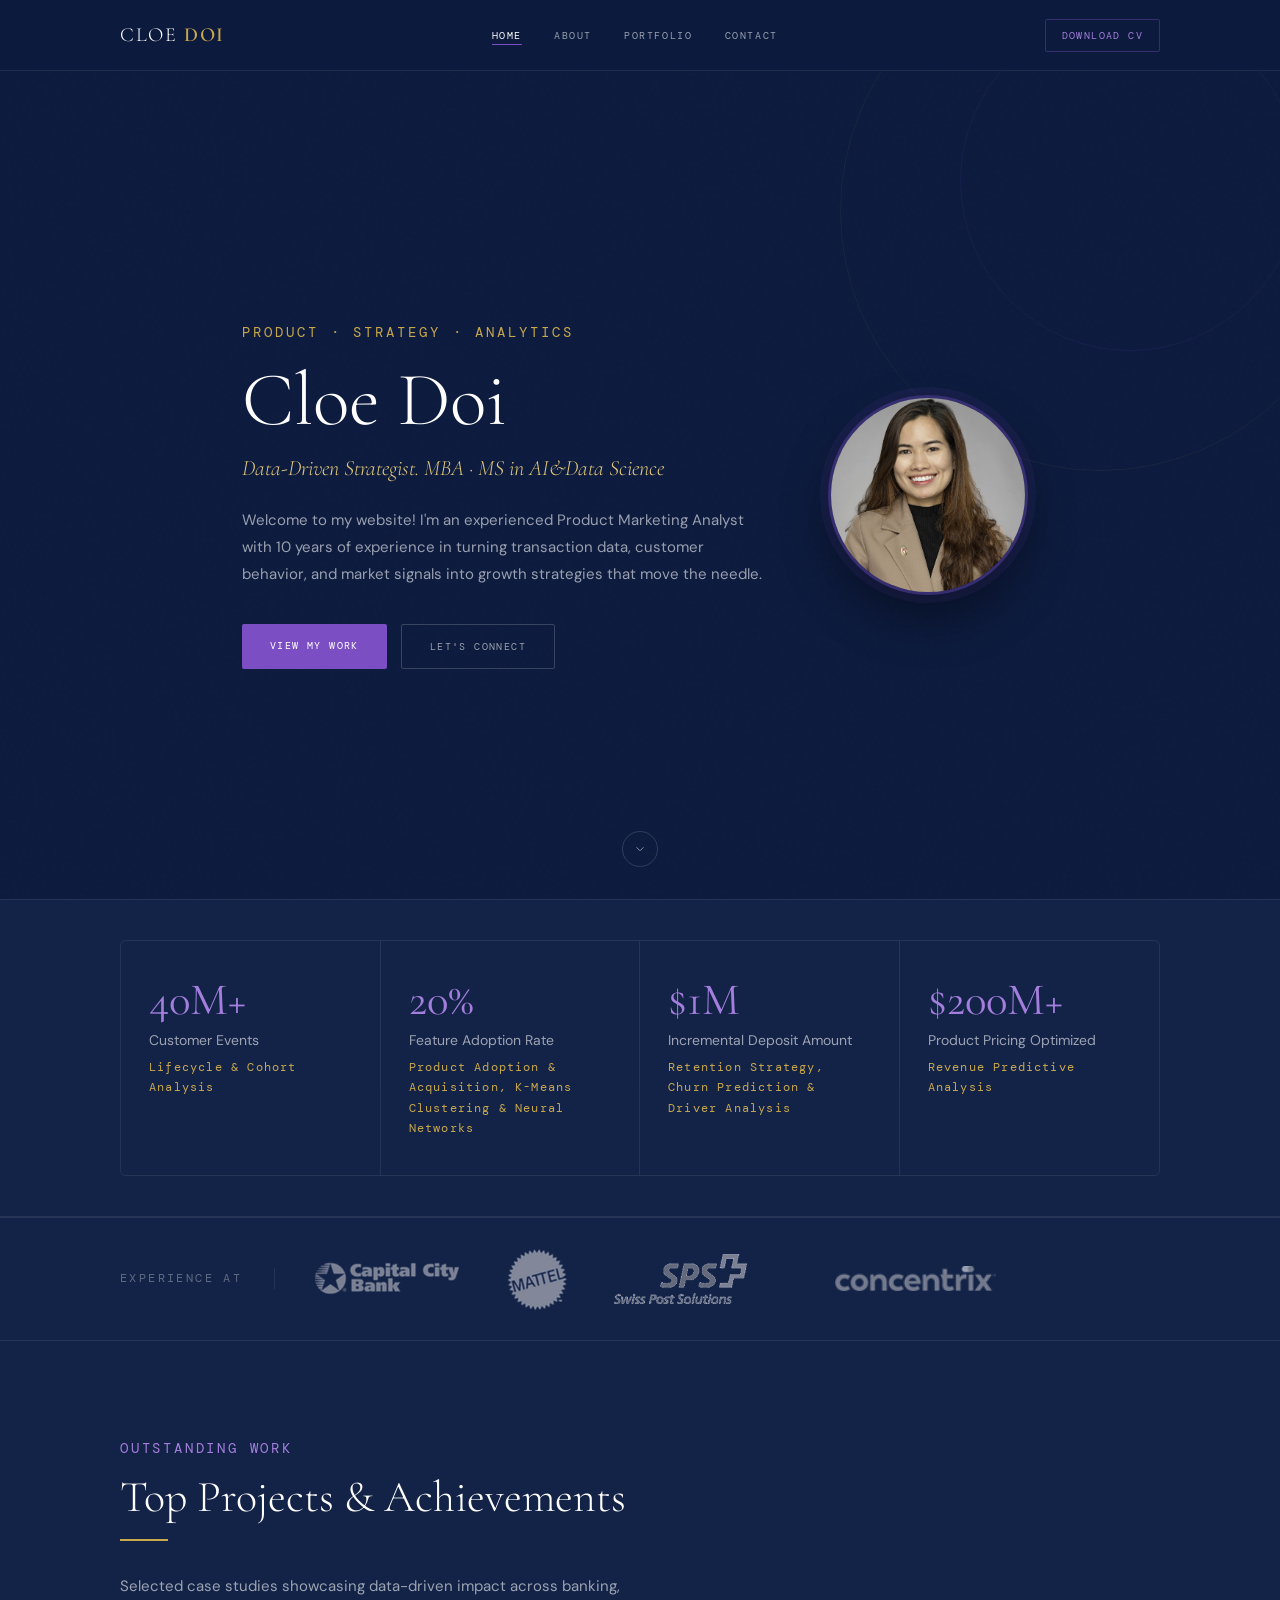
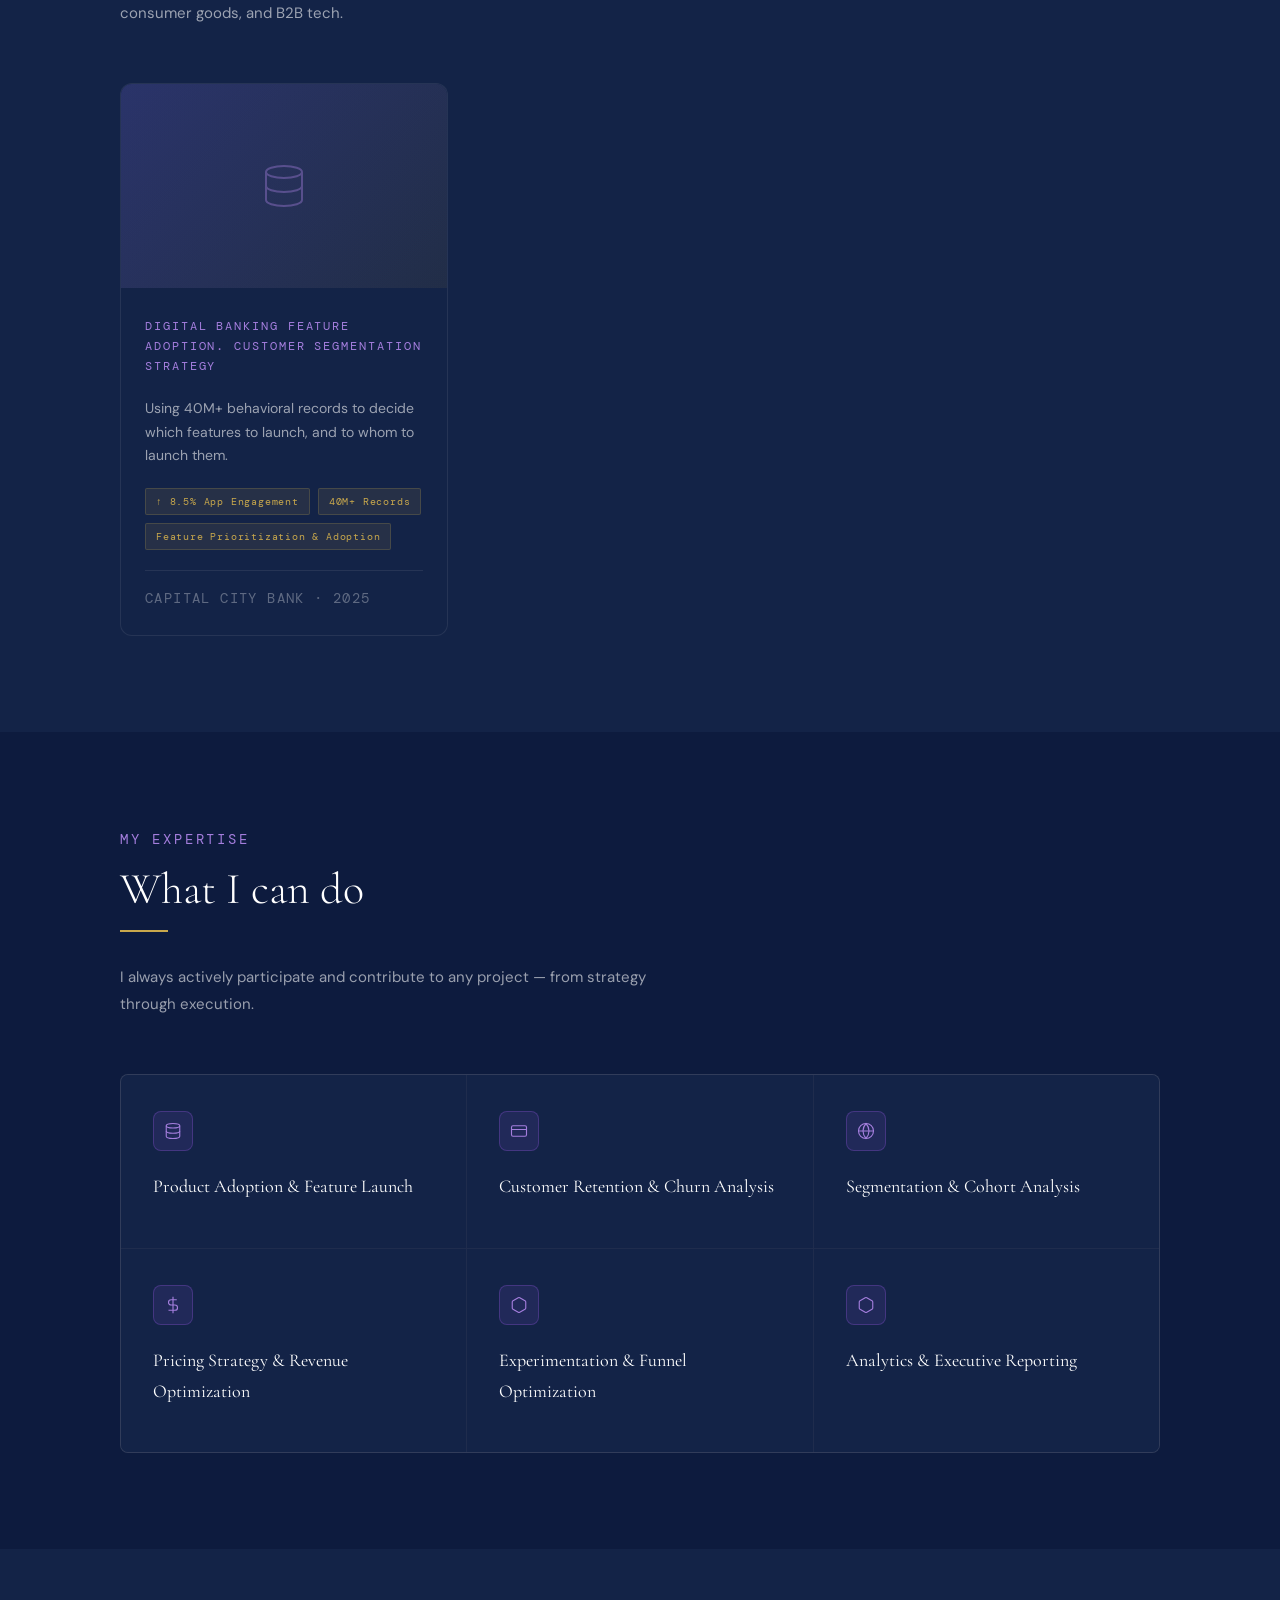
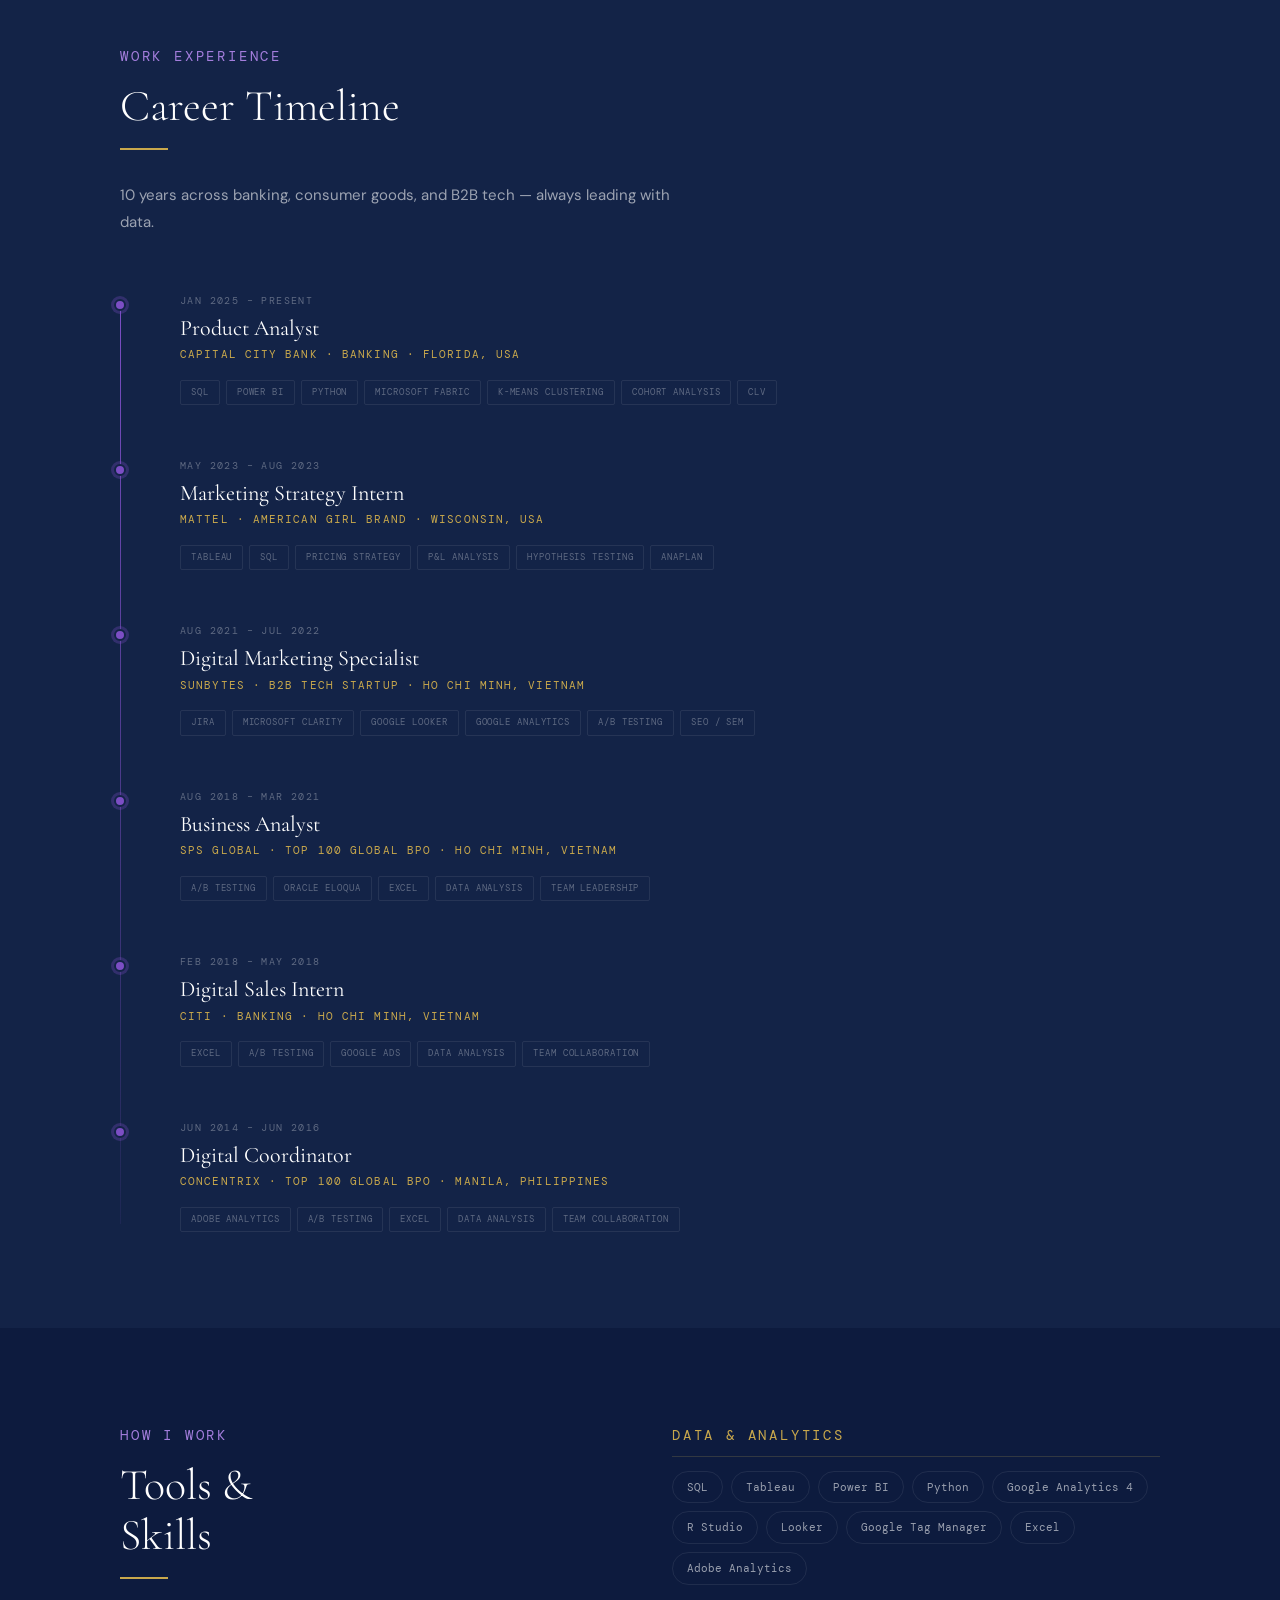
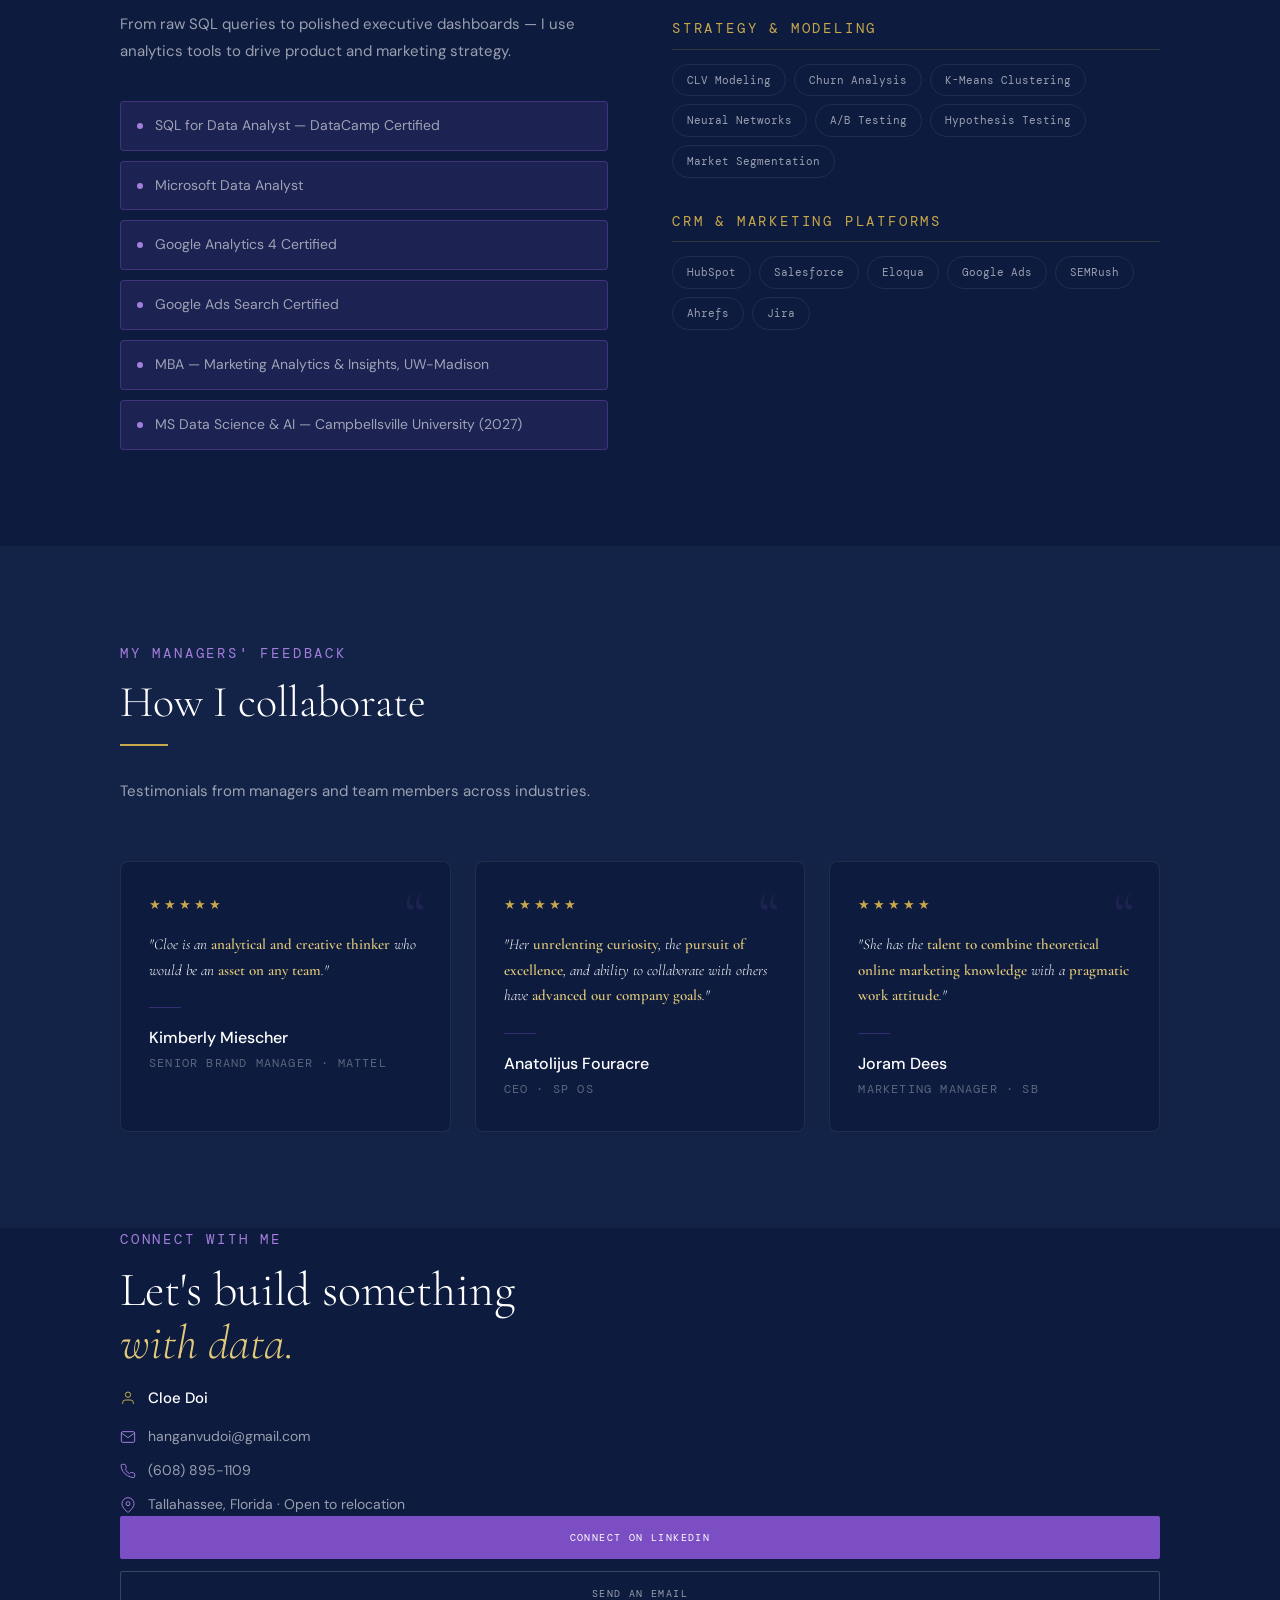
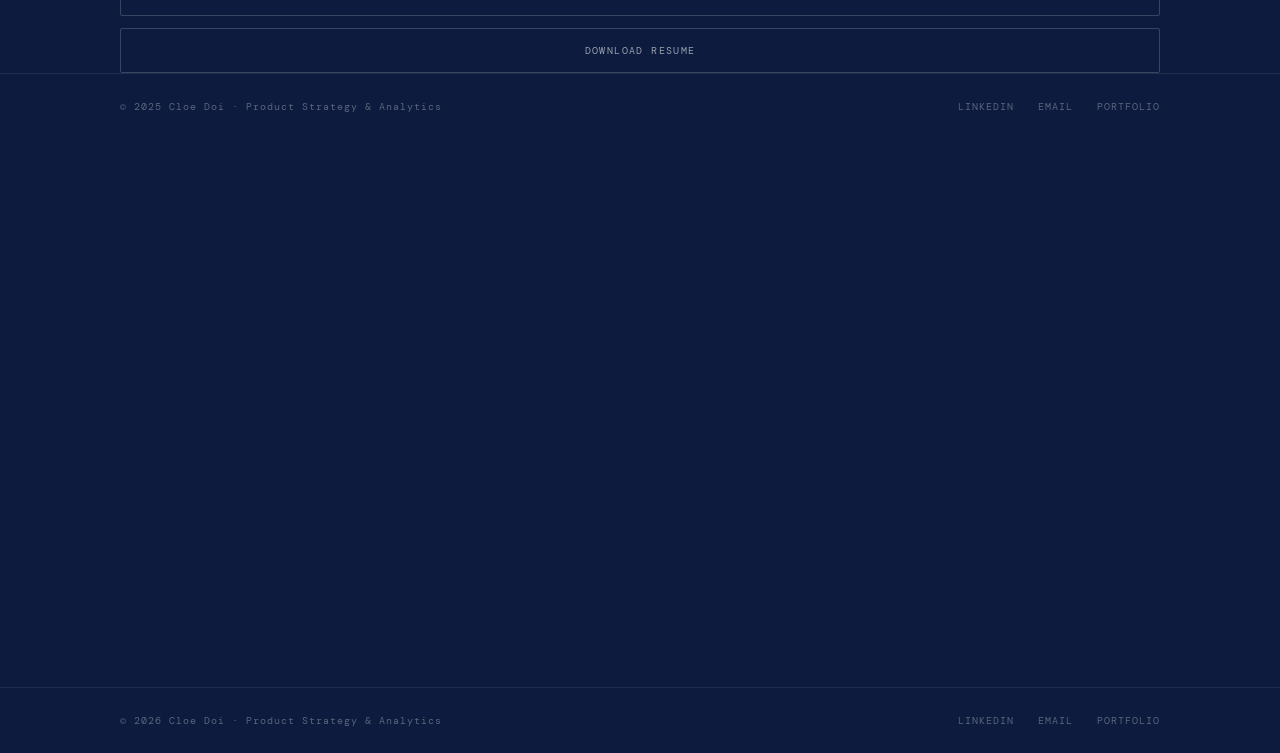
==== cloe-doi-portfolio/index.html @ 3a1c86d4 "Add files via upload" ====
<!DOCTYPE html>
<html lang="en">
<head>
<meta charset="UTF-8">
<meta name="viewport" content="width=device-width, initial-scale=1.0">
<title>Cloe Doi — Product Strategy & Analytics</title>
<meta name="description" content="Cloe Doi — Data-Driven Product Strategist in Fintech & Financial Services. MBA, MS Data Science & AI. 10 years in banking, consumer goods, and B2B tech.">
<link rel="preconnect" href="https://fonts.googleapis.com">
<link rel="preconnect" href="https://fonts.gstatic.com" crossorigin>
<link href="https://fonts.googleapis.com/css2?family=Cormorant+Garamond:ital,wght@0,300;0,400;0,600;1,300;1,400;1,600&family=DM+Mono:wght@300;400;500&family=DM+Sans:ital,wght@0,300;0,400;0,500;1,400&display=swap" rel="stylesheet">
<link rel="stylesheet" href="css/style.css">
</head>
<body>

<nav id="nav"></nav>

<!-- HERO -->
<section id="hero">
  <div class="container">
    <div class="hero-grid">
      <div>
        <div class="hero-eyebrow fade-up delay-1">Product · Strategy · Analytics</div>
        <h1 class="hero-name fade-up delay-2">Cloe Doi</h1>
        <p class="hero-title fade-up delay-3">Data-Driven Strategist. MBA · MS in AI&Data Science</p>
        <p class="hero-desc fade-up delay-4">Welcome to my website! I'm an experienced Product Marketing Analyst with 10 years of experience in turning transaction data, customer behavior, and market signals into growth strategies that move the needle.</p>
        <div class="hero-btns fade-up delay-5">
          <a href="https://cdoi90.github.io/cloedoi.github.io/portfolio-1.html" class="btn-primary">View My Work</a>
          <a href="#contact" class="btn-ghost">Let's Connect</a>
        </div>
      </div>
      <div class="hero-photo-wrap fade-up delay-3">
        <img src="assets/images/ha-doi.jpg" alt="Cloe Doi — Product Strategy and Analytics" class="hero-photo">
      </div>
    </div>
  </div>
  <div class="scroll-indicator">
    <div class="scroll-arrow">
      <svg viewBox="0 0 24 24" stroke-width="1.5"><polyline points="6 9 12 15 18 9"></polyline></svg>
    </div>
  </div>
</section>

<section id="metrics">
  <div class="container">
    <div class="metrics-grid">

      <div class="metric-item reveal">
        <span class="metric-num" data-count="40" data-suffix="M+">40M+</span>
        <div class="metric-label">Customer Events</div>
        <span class="metric-sub">Lifecycle &amp; Cohort Analysis</span>
      </div>

      <div class="metric-item reveal">
        <span class="metric-num" data-count="20" data-suffix="%">20%</span>
        <div class="metric-label">Feature Adoption Rate</div>
        <span class="metric-sub">Product Adoption &amp; Acquisition, K-Means Clustering &amp; Neural Networks</span>
      </div>

      <div class="metric-item reveal">
        <span class="metric-num" data-count="1" data-prefix="$" data-suffix="M">$1M</span>
        <div class="metric-label">Incremental Deposit Amount</div>
        <span class="metric-sub">Retention Strategy, Churn Prediction &amp; Driver Analysis</span>
      </div>

      <div class="metric-item reveal">
        <span class="metric-num" data-count="200" data-prefix="$" data-suffix="M+">$200M+</span>
        <div class="metric-label">Product Pricing Optimized</div>
        <span class="metric-sub">Revenue Predictive Analysis</span>
      </div>

    </div>
  </div>
</section>

<!-- COMPANIES -->
<section id="companies">
  <div class="container">
    <div class="companies-inner reveal">
      <div class="companies-label">Experience at</div>
      <div class="companies-track">
        <div class="company-logo-item" title="Capital City Bank">
          <img src="assets/images/logo-capital-city-bank.png" alt="Capital City Bank" class="company-img">
        </div>
        <div class="company-logo-item" title="Mattel">
          <img src="assets/images/logo-mattel.png" alt="Mattel" class="company-img">
        </div>
        <div class="company-logo-item" title="Swiss Post Solutions">
          <img src="assets/images/logo-swiss-post.png" alt="Swiss Post Solutions" class="company-img">
        </div>
        <div class="company-logo-item" title="SunBytes">
                  </div>
        <div class="company-logo-item" title="Concentrix">
          <img src="assets/images/logo-concentrix.png" alt="Concentrix" class="company-img">
        </div>
      </div>
    </div>
  </div>
</section>

<!-- OUTSTANDING WORK -->
<section id="featured-work" class="section-pad">
  <div class="container">
    <div class="reveal">
      <div class="section-eyebrow">Outstanding Work</div>
      <h2 class="section-title">Top Projects &amp; Achievements</h2>
      <div class="gold-line"></div>
      <p class="section-desc">Selected case studies showcasing data-driven impact across banking, consumer goods, and B2B tech.</p>
    </div>
    <div class="portfolio-grid">



      <a href="portfolio-1.html" style="text-decoration:none;color:inherit;">
        <div class="portfolio-card reveal">
          <div class="portfolio-card-img-placeholder">
            <svg viewBox="0 0 24 24"><ellipse cx="12" cy="5" rx="9" ry="3"/><path d="M21 12c0 1.66-4 3-9 3s-9-1.34-9-3"/><path d="M3 5v14c0 1.66 4 3 9 3s9-1.34 9-3V5"/></svg>
          </div>
          <div class="portfolio-card-body">
            <div class="portfolio-card-tag">Digital Banking Feature Adoption. Customer Segmentation Strategy</div>
            <h3 class="portfolio-card-title"></h3>
            <p class="portfolio-card-desc">Using 40M+ behavioral records to decide which features to launch, and to whom to launch them.</p>
            <div class="portfolio-card-kpis"><span class="kpi-badge">↑ 8.5% App Engagement</span><span class="kpi-badge">40M+ Records</span><span class="kpi-badge">Feature Prioritization & Adoption </span></div>
            <div class="portfolio-card-footer">
              <span class="portfolio-card-company">Capital City Bank · 2025</span>
                          </div>
          </div>
        </div>
      </a>

</section>

<!-- EXPERTISE -->
<section id="expertise" class="section-pad">
  <div class="container">
    <div class="reveal">
      <div class="section-eyebrow">My Expertise</div>
      <h2 class="section-title">What I can do</h2>
      <div class="gold-line"></div>
      <p class="section-desc">I always actively participate and contribute to any project — from strategy through execution.</p>
    </div>
    <div class="expertise-grid">

      <div class="exp-card reveal">
        <div class="exp-icon"><svg viewBox="0 0 24 24"><ellipse cx="12" cy="5" rx="9" ry="3"/><path d="M21 12c0 1.66-4 3-9 3s-9-1.34-9-3"/><path d="M3 5v14c0 1.66 4 3 9 3s9-1.34 9-3V5"/></svg></div>
        <div class="exp-title">Product Adoption & Feature Launch</div>
      </div>

      <div class="exp-card reveal">
        <div class="exp-icon"><svg viewBox="0 0 24 24"><rect x="2" y="5" width="20" height="14" rx="2"/><line x1="2" y1="10" x2="22" y2="10"/></svg></div>
        <div class="exp-title">Customer Retention & Churn Analysis</div>
      </div>

      <div class="exp-card reveal">
        <div class="exp-icon"><svg viewBox="0 0 24 24"><circle cx="12" cy="12" r="10"/><line x1="2" y1="12" x2="22" y2="12"/><path d="M12 2a15.3 15.3 0 0 1 4 10 15.3 15.3 0 0 1-4 10 15.3 15.3 0 0 1-4-10 15.3 15.3 0 0 1 4-10z"/></svg></div>
        <div class="exp-title">Segmentation & Cohort Analysis</div>
      </div>

      <div class="exp-card reveal">
        <div class="exp-icon"><svg viewBox="0 0 24 24"><line x1="12" y1="1" x2="12" y2="23"/><path d="M17 5H9.5a3.5 3.5 0 0 0 0 7h5a3.5 3.5 0 0 1 0 7H6"/></svg></div>
        <div class="exp-title">Pricing Strategy & Revenue Optimization</div>
      </div>

      <div class="exp-card reveal">
        <div class="exp-icon"><svg viewBox="0 0 24 24"><path d="M21 16V8a2 2 0 0 0-1-1.73l-7-4a2 2 0 0 0-2 0l-7 4A2 2 0 0 0 3 8v8a2 2 0 0 0 1 1.73l7 4a2 2 0 0 0 2 0l7-4A2 2 0 0 0 21 16z"/></svg></div>
        <div class="exp-title">Experimentation & Funnel Optimization</div>
      </div>
 <div class="exp-card reveal">
        <div class="exp-icon"><svg viewBox="0 0 24 24"><path d="M21 16V8a2 2 0 0 0-1-1.73l-7-4a2 2 0 0 0-2 0l-7 4A2 2 0 0 0 3 8v8a2 2 0 0 0 1 1.73l7 4a2 2 0 0 0 2 0l7-4A2 2 0 0 0 21 16z"/></svg></div>
        <div class="exp-title">Analytics & Executive Reporting</div>
      </div>


    </div>
  </div>
</section>

<!-- EXPERIENCE -->
<section id="experience" class="section-pad">
  <div class="container">
    <div class="reveal">
      <div class="section-eyebrow">Work Experience</div>
      <h2 class="section-title">Career Timeline</h2>
      <div class="gold-line"></div>
      <p class="section-desc">10 years across banking, consumer goods, and B2B tech — always leading with data.</p>
    </div>
    <div class="timeline">

      <div class="tl-item reveal">
        <div class="tl-dot"></div>
        <div class="tl-date">Jan 2025 – Present</div>
        <div class="tl-role">Product Analyst</div>
        <div class="tl-company">Capital City Bank · Banking · Florida, USA</div>
        <div class="tl-tags"><span class="tag">SQL</span><span class="tag">Power BI</span><span class="tag">Python</span><span class="tag">Microsoft Fabric</span><span class="tag">K-Means Clustering</span><span class="tag">Cohort Analysis</span><span class="tag">CLV</span></div>
      </div>

      <div class="tl-item reveal">
        <div class="tl-dot"></div>
        <div class="tl-date">May 2023 – Aug 2023</div>
        <div class="tl-role">Marketing Strategy Intern</div>
        <div class="tl-company">Mattel · American Girl Brand · Wisconsin, USA</div>
        <div class="tl-tags"><span class="tag">Tableau</span><span class="tag">SQL</span><span class="tag">Pricing Strategy</span><span class="tag">P&amp;L Analysis</span><span class="tag">Hypothesis Testing</span><span class="tag">Anaplan</span></div>
      </div>

      <div class="tl-item reveal">
        <div class="tl-dot"></div>
        <div class="tl-date">Aug 2021 – Jul 2022</div>
        <div class="tl-role">Digital Marketing Specialist</div>
        <div class="tl-company">SunBytes · B2B Tech Startup · Ho Chi Minh, Vietnam</div>
        <div class="tl-tags"><span class="tag">Jira</span><span class="tag">Microsoft Clarity</span><span class="tag">Google Looker</span><span class="tag">Google Analytics</span><span class="tag">A/B Testing</span><span class="tag">SEO / SEM</span></div>
      </div>

      <div class="tl-item reveal">
        <div class="tl-dot"></div>
        <div class="tl-date">Aug 2018 – Mar 2021</div>
        <div class="tl-role">Business Analyst</div>
        <div class="tl-company">SPS Global · Top 100 Global BPO · Ho Chi Minh, Vietnam</div>
        <div class="tl-tags"><span class="tag">A/B Testing</span><span class="tag">Oracle Eloqua</span><span class="tag">Excel</span><span class="tag">Data Analysis</span><span class="tag">Team Leadership</span></div>
      </div>

      <div class="tl-item reveal">
        <div class="tl-dot"></div>
        <div class="tl-date">Feb 2018 – May 2018</div>
        <div class="tl-role">Digital Sales Intern</div>
        <div class="tl-company">Citi · Banking · Ho Chi Minh, Vietnam</div>
        <div class="tl-tags"><span class="tag">Excel</span><span class="tag">A/B Testing</span><span class="tag">Google Ads</span><span class="tag">Data Analysis</span><span class="tag">Team Collaboration</span></div>
      </div>

      <div class="tl-item reveal">
        <div class="tl-dot"></div>
        <div class="tl-date">Jun 2014 – Jun 2016</div>
        <div class="tl-role">Digital Coordinator</div>
        <div class="tl-company">Concentrix · Top 100 Global BPO · Manila, Philippines</div>
        <div class="tl-tags"><span class="tag">Adobe Analytics</span><span class="tag">A/B Testing</span><span class="tag">Excel</span><span class="tag">Data Analysis</span><span class="tag">Team Collaboration</span></div>
      </div>

    </div>
  </div>
</section>


<!-- TOOLS -->
<section id="tools" class="section-pad">
  <div class="container">
    <div class="tools-layout">
      <div class="reveal">
        <div class="section-eyebrow">How I Work</div>
        <h2 class="section-title">Tools &amp;<br>Skills</h2>
        <div class="gold-line"></div>
        <p style="font-size:15px;color:var(--muted);line-height:1.8;margin-bottom:36px;">From raw SQL queries to polished executive dashboards — I use analytics tools to drive product and marketing strategy.</p>
        <div class="cert-list">
          <div class="cert-item"><div class="cert-dot"></div><span class="cert-text">SQL for Data Analyst — DataCamp Certified</span></div>
          <div class="cert-item"><div class="cert-dot"></div><span class="cert-text">Microsoft Data Analyst</span></div>
          <div class="cert-item"><div class="cert-dot"></div><span class="cert-text">Google Analytics 4 Certified</span></div>
          <div class="cert-item"><div class="cert-dot"></div><span class="cert-text">Google Ads Search Certified</span></div>
          <div class="cert-item"><div class="cert-dot"></div><span class="cert-text">MBA — Marketing Analytics &amp; Insights, UW-Madison</span></div>
          <div class="cert-item"><div class="cert-dot"></div><span class="cert-text">MS Data Science &amp; AI — Campbellsville University (2027)</span></div>
        </div>
      </div>
      <div class="tools-cats reveal">
        <div>
          <div class="tools-cat-title">Data &amp; Analytics</div>
          <div class="tools-list"><span class="tool-pill">SQL</span><span class="tool-pill">Tableau</span><span class="tool-pill">Power BI</span><span class="tool-pill">Python</span><span class="tool-pill">Google Analytics 4</span><span class="tool-pill">R Studio</span><span class="tool-pill">Looker</span><span class="tool-pill">Google Tag Manager</span><span class="tool-pill">Excel</span><span class="tool-pill">Adobe Analytics</span></div>
        </div>
        <div>
          <div class="tools-cat-title">Strategy &amp; Modeling</div>
          <div class="tools-list"><span class="tool-pill">CLV Modeling</span><span class="tool-pill">Churn Analysis</span><span class="tool-pill">K-Means Clustering</span><span class="tool-pill">Neural Networks</span><span class="tool-pill">A/B Testing</span><span class="tool-pill">Hypothesis Testing</span><span class="tool-pill">Market Segmentation</span></div>

        </div>
        <div>
          <div class="tools-cat-title">CRM &amp; Marketing Platforms</div>
          <div class="tools-list"><span class="tool-pill">HubSpot</span><span class="tool-pill">Salesforce</span><span class="tool-pill">Eloqua</span><span class="tool-pill">Google Ads</span><span class="tool-pill">SEMRush</span><span class="tool-pill">Ahrefs</span><span class="tool-pill">Jira</span></div>
        </div>
      </div>
    </div>
  </div>
</section>

<!-- TESTIMONIALS -->
<section id="testimonials" class="section-pad">
  <div class="container">
    <div class="reveal">
      <div class="section-eyebrow">My Managers' Feedback</div>
      <h2 class="section-title">How I collaborate</h2>
      <div class="gold-line"></div>
      <p class="section-desc">Testimonials from managers and team members across industries.</p>
    </div>
    <div class="testi-grid">
      <div class="testi-card reveal">
        <div class="testi-stars">★★★★★</div>
        <p class="testi-text">"Cloe is an <strong>analytical and creative thinker</strong> who would be an <strong>asset on any team</strong>."</p>
        <div class="testi-divider"></div>
        <div class="testi-name">Kimberly Miescher</div>
        <div class="testi-role">Senior Brand Manager · Mattel</div>
      </div>
      <div class="testi-card reveal">
        <div class="testi-stars">★★★★★</div>
        <p class="testi-text">"Her <strong>unrelenting curiosity</strong>, the <strong>pursuit of excellence</strong>, and ability to collaborate with others have <strong>advanced our company goals</strong>."</p>
        <div class="testi-divider"></div>
        <div class="testi-name">Anatolijus Fouracre</div>
        <div class="testi-role">CEO · SP OS</div>
      </div>
      <div class="testi-card reveal">
        <div class="testi-stars">★★★★★</div>
        <p class="testi-text">"She has the <strong>talent to combine theoretical online marketing knowledge</strong> with a <strong>pragmatic work attitude</strong>."</p>
        <div class="testi-divider"></div>
        <div class="testi-name">Joram Dees</div>
        <div class="testi-role">Marketing Manager · SB</div>
      </div>
    </div>
  </div>
</section>


<!-- CONTACT -->
<section id="contact" style="background:var(--navy); padding-bottom:0; position:relative; z-index:1;">
  <div class="container">
          <div>
        <div class="section-eyebrow">Connect With Me</div>
        <h2 class="contact-headline">Let's build something<br><em>with data.</em></h2>
                <div class="contact-info">
          <div class="contact-row" style="margin-bottom:4px;">
            <svg viewBox="0 0 24 24" style="width:16px;height:16px;stroke:var(--gold);fill:none;stroke-width:1.5;flex-shrink:0;"><path d="M20 21v-2a4 4 0 0 0-4-4H8a4 4 0 0 0-4 4v2"/><circle cx="12" cy="7" r="4"/></svg>
            <span style="color:var(--white); font-weight:500; font-size:15px;">Cloe Doi</span>
          </div>
          <div class="contact-row">
            <svg viewBox="0 0 24 24" style="width:16px;height:16px;stroke:var(--violet-soft);fill:none;stroke-width:1.5;flex-shrink:0;"><path d="M4 4h16c1.1 0 2 .9 2 2v12c0 1.1-.9 2-2 2H4c-1.1 0-2-.9-2-2V6c0-1.1.9-2 2-2z"/><polyline points="22,6 12,13 2,6"/></svg>
            <span>hanganvudoi@gmail.com</span>
          </div>
          <div class="contact-row">
            <svg viewBox="0 0 24 24" style="width:16px;height:16px;stroke:var(--violet-soft);fill:none;stroke-width:1.5;flex-shrink:0;"><path d="M22 16.92v3a2 2 0 0 1-2.18 2 19.79 19.79 0 0 1-8.63-3.07A19.5 19.5 0 0 1 4.69 13a19.79 19.79 0 0 1-3.07-8.67A2 2 0 0 1 3.6 2h3a2 2 0 0 1 2 1.72c.127.96.361 1.903.7 2.81a2 2 0 0 1-.45 2.11L8.09 9.91a16 16 0 0 0 6 6l1.27-1.27a2 2 0 0 1 2.11-.45c.907.339 1.85.573 2.81.7A2 2 0 0 1 22 16.92z"/></svg>
            <span>(608) 895-1109</span>
          </div>
          <div class="contact-row">
            <svg viewBox="0 0 24 24" style="width:16px;height:16px;stroke:var(--violet-soft);fill:none;stroke-width:1.5;flex-shrink:0;"><path d="M21 10c0 7-9 13-9 13s-9-6-9-13a9 9 0 0 1 18 0z"/><circle cx="12" cy="10" r="3"/></svg>
            <span>Tallahassee, Florida · Open to relocation</span>
          </div>
        </div>
      </div>
      <div class="contact-actions">
        <a href="https://www.linkedin.com/in/ha-doi/" target="_blank" rel="noopener" class="btn-primary">Connect on LinkedIn</a>
        <a href="mailto:hanganvudoi@gmail.com" class="btn-ghost">Send an Email</a>
        <a href="assets/CloeDoi_Resume.pdf" target="_blank" rel="noopener" class="btn-ghost">Download Resume</a>
      </div>
    </div>
  
  <div class="footer-bar">
    <div class="container">
      <div class="footer-inner">
        <span class="footer-copy">© 2025 Cloe Doi · Product Strategy &amp; Analytics</span>
        <div class="footer-links">
          <a href="https://www.linkedin.com/in/ha-doi/" target="_blank" rel="noopener">LinkedIn</a>
          <a href="mailto:hanganvudoi@gmail.com">Email</a>
          <a href="portfolio.html">Portfolio</a>
        </div>
      </div>
    </div>
  </div>
</section>

<div id="site-footer"></div>
<script src="js/main.js"></script>
<script>injectNav('home');</script>
</body>
</html>
---- cloe-doi-portfolio/css/style.css ----
/* ═══════════════════════════════════════════════
   HA DOI PORTFOLIO — MAIN STYLESHEET
   Palette: Navy · Antique Gold · Deep Violet
   ═══════════════════════════════════════════════ */

@import url('https://fonts.googleapis.com/css2?family=Cormorant+Garamond:ital,wght@0,300;0,400;0,600;1,300;1,400;1,600&family=DM+Mono:wght@300;400;500&family=DM+Sans:ital,wght@0,300;0,400;0,500;1,400&display=swap');

/* ── TOKENS ── */
:root {
  --navy:         #0D1B3E;
  --navy-mid:     #132347;
  --navy-light:   #1C2F5A;
  --navy-card:    #172040;
  --navy-border:  rgba(255,255,255,0.08);
  --gold:         #C9A84C;
  --gold-light:   #E2C97A;
  --gold-dim:     rgba(201,168,76,0.15);
  --violet:       #7C4EC4;
  --violet-soft:  #A47EDD;
  --violet-light: #C4A8F0;
  --violet-dim:   rgba(124,78,196,0.14);
  --violet-bdr:   rgba(124,78,196,0.38);
  --white:        #FFFFFF;
  --off-white:    #F4F1EC;
  --muted:        rgba(255,255,255,0.58);
  --dim:          rgba(255,255,255,0.32);
  --font-display: 'Cormorant Garamond', Georgia, serif;
  --font-mono:    'DM Mono', 'Courier New', monospace;
  --font-body:    'DM Sans', sans-serif;
  --radius:       6px;
  --radius-lg:    12px;
  --transition:   0.25s ease;
}

/* ── RESET ── */
*, *::before, *::after { box-sizing: border-box; margin: 0; padding: 0; }
html { scroll-behavior: smooth; font-size: 16px; }
body {
  background: var(--navy);
  color: var(--white);
  font-family: var(--font-body);
  font-size: 15px;
  line-height: 1.7;
  overflow-x: hidden;
}
img { max-width: 100%; display: block; }
a { text-decoration: none; color: inherit; }
ul { list-style: none; }
button { cursor: pointer; font-family: inherit; }

/* ── NOISE OVERLAY ── */
body::before {
  content: '';
  position: fixed; inset: 0;
  background-image: url("data:image/svg+xml,%3Csvg viewBox='0 0 256 256' xmlns='http://www.w3.org/2000/svg'%3E%3Cfilter id='n'%3E%3CfeTurbulence type='fractalNoise' baseFrequency='0.9' numOctaves='4' stitchTiles='stitch'/%3E%3C/filter%3E%3Crect width='100%25' height='100%25' filter='url(%23n)' opacity='0.04'/%3E%3C/svg%3E");
  pointer-events: none; z-index: 0; opacity: 0.35;
}

/* ── SCROLLBAR ── */
::-webkit-scrollbar { width: 4px; }
::-webkit-scrollbar-track { background: var(--navy); }
::-webkit-scrollbar-thumb { background: var(--violet); border-radius: 2px; }

/* ── LAYOUT ── */
.container { max-width: 1120px; margin: 0 auto; padding: 0 40px; position: relative; z-index: 1; }
section { position: relative; z-index: 1; }
.section-pad { padding: 96px 0; }

/* ── ANIMATIONS ── */
@keyframes fadeUp {
  from { opacity: 0; transform: translateY(28px); }
  to   { opacity: 1; transform: translateY(0); }
}
.fade-up { opacity: 0; animation: fadeUp 0.7s ease forwards; }
.delay-1 { animation-delay: 0.1s; }
.delay-2 { animation-delay: 0.22s; }
.delay-3 { animation-delay: 0.36s; }
.delay-4 { animation-delay: 0.5s; }
.delay-5 { animation-delay: 0.64s; }

@keyframes bounce {
  0%, 100% { transform: translateY(0); }
  50%       { transform: translateY(5px); }
}

/* ── SCROLL REVEAL ── */
.reveal { opacity: 0; transform: translateY(32px); transition: opacity 0.7s ease, transform 0.7s ease; }
.reveal.visible { opacity: 1; transform: translateY(0); }

/* ── SHARED SECTION LABELS ── */
.section-eyebrow {
  font-family: var(--font-mono);
  font-size: 14px;
  letter-spacing: 0.2em;
  text-transform: uppercase;
  color: var(--violet-soft);
  margin-bottom: 12px;
}
.section-title {
  font-family: var(--font-display);
  font-size: 44px;
  font-weight: 300;
  line-height: 1.15;
  color: var(--white);
  margin-bottom: 16px;
}
.section-desc {
  font-size: 15px;
  color: var(--muted);
  line-height: 1.8;
  max-width: 560px;
  margin-bottom: 56px;
}
.gold-line { width: 48px; height: 2px; background: var(--gold); margin-bottom: 32px; }

/* ── BUTTONS ── */
.btn-primary {
  font-family: var(--font-mono);
  font-size: 10px;
  letter-spacing: 0.14em;
  text-transform: uppercase;
  padding: 13px 28px;
  background: var(--violet);
  color: var(--white);
  border: none;
  border-radius: 2px;
  display: inline-block;
  transition: background var(--transition), transform 0.15s;
}
.btn-primary:hover { background: #9060D8; transform: translateY(-1px); }
.btn-ghost {
  font-family: var(--font-mono);
  font-size: 10px;
  letter-spacing: 0.14em;
  text-transform: uppercase;
  padding: 13px 28px;
  background: transparent;
  color: var(--muted);
  border: 1px solid rgba(255,255,255,0.18);
  border-radius: 2px;
  display: inline-block;
  transition: color var(--transition), border-color var(--transition);
}
.btn-ghost:hover { color: var(--white); border-color: rgba(255,255,255,0.4); }
.btn-gold {
  font-family: var(--font-mono);
  font-size: 10px;
  letter-spacing: 0.14em;
  text-transform: uppercase;
  padding: 10px 22px;
  background: transparent;
  color: var(--gold);
  border: 1px solid var(--gold);
  border-radius: 2px;
  display: inline-block;
  transition: background var(--transition), color var(--transition);
}
.btn-gold:hover { background: var(--gold); color: var(--navy); }

/* ══════════════════════════════════════════════
   NAVIGATION
══════════════════════════════════════════════ */
#nav {
  position: sticky; top: 0; z-index: 200;
  background: rgba(13,27,62,0.94);
  backdrop-filter: blur(14px);
  -webkit-backdrop-filter: blur(14px);
  border-bottom: 1px solid var(--navy-border);
}
.nav-inner {
  display: flex;
  justify-content: space-between;
  align-items: center;
  padding: 18px 0;
}
.nav-logo {
  font-family: var(--font-display);
  font-size: 20px;
  font-weight: 300;
  letter-spacing: 0.08em;
  color: var(--white);
}
.nav-logo span { color: var(--gold); font-weight: 600; }
.nav-links { display: flex; gap: 32px; }
.nav-links a {
  font-family: var(--font-mono);
  font-size: 10px;
  letter-spacing: 0.16em;
  text-transform: uppercase;
  color: var(--muted);
  transition: color var(--transition);
  position: relative;
}
.nav-links a::after {
  content: '';
  position: absolute; bottom: -3px; left: 0; right: 0;
  height: 1px; background: var(--violet);
  transform: scaleX(0);
  transition: transform var(--transition);
}
.nav-links a:hover,
.nav-links a.active { color: var(--white); }
.nav-links a:hover::after,
.nav-links a.active::after { transform: scaleX(1); }
.nav-cv {
  font-family: var(--font-mono);
  font-size: 10px;
  letter-spacing: 0.14em;
  text-transform: uppercase;
  color: var(--violet-soft);
  border: 1px solid var(--violet-bdr);
  padding: 7px 16px;
  border-radius: 2px;
  transition: background var(--transition), color var(--transition);
}
.nav-cv:hover { background: var(--violet-dim); color: var(--white); }

/* Mobile hamburger */
.nav-hamburger {
  display: none;
  flex-direction: column;
  gap: 5px;
  background: none;
  border: none;
  padding: 4px;
}
.nav-hamburger span {
  display: block; width: 22px; height: 2px;
  background: var(--muted); border-radius: 1px;
  transition: var(--transition);
}
.nav-mobile-open .nav-hamburger span:nth-child(1) { transform: rotate(45deg) translate(5px, 5px); }
.nav-mobile-open .nav-hamburger span:nth-child(2) { opacity: 0; }
.nav-mobile-open .nav-hamburger span:nth-child(3) { transform: rotate(-45deg) translate(5px, -5px); }

/* ══════════════════════════════════════════════
   HERO (HOME)
══════════════════════════════════════════════ */
#hero {
  min-height: 92vh;
  display: flex; align-items: center;
  padding: 80px 0 60px;
  overflow: hidden;
}
#hero::before {
  content: '';
  position: absolute; top: -120px; right: -80px;
  width: 520px; height: 520px;
  border-radius: 50%;
  border: 1px solid rgba(201,168,76,0.07);
  pointer-events: none;
}
#hero::after {
  content: '';
  position: absolute; top: -60px; right: -20px;
  width: 340px; height: 340px;
  border-radius: 50%;
  border: 1px solid rgba(124,78,196,0.10);
  pointer-events: none;
}
.hero-grid {
  display: grid;
  grid-template-columns: 1fr 220px;
  gap: 56px;
  align-items: center;
  width: 100%;
}
.hero-eyebrow {
  font-family: var(--font-mono);
  font-size: 14px;
  letter-spacing: 0.22em;
  text-transform: uppercase;
  color: var(--gold);
  margin-bottom: 20px;
}
.hero-name {
  font-family: var(--font-display);
  font-size: 76px;
  font-weight: 300;
  line-height: 0.95;
  color: var(--white);
  margin-bottom: 16px;
}
.hero-title {
  font-family: var(--font-display);
  font-size: 22px;
  font-weight: 300;
  font-style: italic;
  color: var(--gold-light);
  margin-bottom: 24px;
  line-height: 1.4;
}
.hero-desc {
  font-size: 15px;
  color: var(--muted);
  line-height: 1.8;
  max-width: 520px;
  margin-bottom: 36px;
}
.hero-btns { display: flex; gap: 14px; flex-wrap: wrap; }

/* Hero photo — no stats, just the image centered */
.hero-photo-wrap {
  display: flex;
  flex-direction: column;
  align-items: center;
  justify-content: center;
}
.hero-photo {
  width: 200px; height: 200px;
  border-radius: 50%;
  object-fit: cover;
  object-position: center top;
  border: 3px solid var(--violet-bdr);
  box-shadow: 0 0 0 8px rgba(124,78,196,0.08), 0 24px 48px rgba(0,0,0,0.4);
}

.scroll-indicator {
  position: absolute; bottom: 32px; left: 50%;
  transform: translateX(-50%);
  display: flex; flex-direction: column; align-items: center; gap: 8px;
  color: var(--dim);
}
.scroll-arrow {
  width: 36px; height: 36px;
  border-radius: 50%;
  border: 1px solid rgba(255,255,255,0.15);
  display: flex; align-items: center; justify-content: center;
  animation: bounce 2s ease-in-out infinite;
}
.scroll-arrow svg { width: 14px; height: 14px; stroke: var(--muted); fill: none; }

/* ══════════════════════════════════════════════
   COMPANIES BAND
══════════════════════════════════════════════ */
#companies {
  background: var(--navy-mid);
  border-top: 1px solid var(--navy-border);
  border-bottom: 1px solid var(--navy-border);
  padding: 36px 0;
}
.companies-inner {
  display: flex;
  align-items: center;
  gap: 40px;
  flex-wrap: wrap;
}
.companies-label {
  font-family: var(--font-mono);
  font-size: 12px;
  letter-spacing: 0.2em;
  text-transform: uppercase;
  color: var(--dim);
  white-space: nowrap;
  flex-shrink: 0;
  padding-right: 32px;
  border-right: 1px solid var(--navy-border);
}
.companies-track {
  display: flex;
  align-items: center;
  gap: 44px;
  flex-wrap: wrap;
  flex: 1;
}
.company-logo-item {
  opacity: 1;
  transition: opacity var(--transition);
  display: flex;
  align-items: center;
  height: 50px;
}
.company-logo-item:hover { opacity: 1; }
.company-img {
  display: block;
  height: 50px;
  width: auto;
  object-fit: contain;
}

.company-img--svg {
  height: 50px;
}

.company-logo-item[title="Capital City Bank"] .company-img {
  height: 65px;
}

.company-logo-item[title="Mattel"] .company-img {
  height: 65px;
}
.company-logo-item[title="Concentrix"] .company-img {
  height: 25px;
}
.company-logo-item[title="Swiss Post"] .company-img {
  height: 25px;
}

/* ══════════════════════════════════════════════
   FEATURED WORK / OUTSTANDING PROJECTS
══════════════════════════════════════════════ */
#featured-work { background: var(--navy-mid); }

/* ══════════════════════════════════════════════
   METRICS BAND
══════════════════════════════════════════════ */
#metrics {
  border-top: 1px solid var(--navy-border);
  border-bottom: 1px solid var(--navy-border);
  background: var(--navy-mid);
  padding: 40px 0;
}
.metrics-grid {
  display: grid;
  grid-template-columns: repeat(4, 1fr);
  border: 1px solid var(--navy-border);
  border-radius: var(--radius);
  overflow: hidden;
}
.metric-item {
  padding: 36px 28px;
  border-right: 1px solid var(--navy-border);
  position: relative;
}
.metric-item:last-child { border-right: none; }
.metric-item::before {
  content: '';
  position: absolute; top: 0; left: 0; right: 0;
  height: 3px; background: var(--violet);
  transform: scaleX(0); transform-origin: left;
  transition: transform 0.4s ease;
}
.metric-item:hover::before { transform: scaleX(1); }
.metric-num {
  font-family: var(--font-display);
  font-size: 45px;
  font-weight: 400;
  color: var(--violet-soft);
  display: block;
  line-height: 1;
  margin-bottom: 8px;
}
.metric-label { font-size: 14px; color: var(--muted); line-height: 1.5; }
.metric-sub {
  font-family: var(--font-mono);
  font-size: 12px;
  color: var(--gold);
  letter-spacing: 0.1em;
  margin-top: 6px;
  display: block;
}

/* ══════════════════════════════════════════════
   EXPERTISE CARDS
══════════════════════════════════════════════ */
#expertise { background: var(--navy); }
.expertise-grid {
  display: grid;
  grid-template-columns: repeat(3, 1fr);
  gap: 1px;
  background: var(--navy-border);
  border: 1px solid var(--navy-border);
  border-radius: 8px;
  overflow: hidden;
}
.exp-card {
  background: var(--navy-mid);
  padding: 36px 32px;
  position: relative;
  transition: background var(--transition);
}
.exp-card:hover { background: var(--navy-light); }
.exp-card::after {
  content: '';
  position: absolute; bottom: 0; left: 0; right: 0;
  height: 2px;
  background: linear-gradient(90deg, var(--violet), var(--gold));
  transform: scaleX(0); transform-origin: left;
  transition: transform 0.35s ease;
}
.exp-card:hover::after { transform: scaleX(1); }
.exp-icon {
  width: 40px; height: 40px;
  border-radius: 8px;
  background: var(--violet-dim);
  border: 1px solid var(--violet-bdr);
  display: flex; align-items: center; justify-content: center;
  margin-bottom: 20px;
}
.exp-icon svg { width: 18px; height: 18px; stroke: var(--violet-soft); fill: none; stroke-width: 1.5; }
.exp-title {
  font-family: var(--font-display);
  font-size: 18px;
  font-weight: 400;
  color: var(--white);
  margin-bottom: 10px;
}
.exp-body { font-size: 14px; color: var(--muted); line-height: 1.7; margin-bottom: 16px; }
.exp-kpi {
  font-family: var(--font-mono);
  font-size: 10px;
  letter-spacing: 0.08em;
  color: var(--gold);
  background: rgba(201,168,76,0.1);
  border: 1px solid rgba(201,168,76,0.2);
  padding: 4px 10px;
  border-radius: 2px;
  display: inline-block;
}

/* ══════════════════════════════════════════════
   EXPERIENCE TIMELINE
══════════════════════════════════════════════ */
#experience { background: var(--navy-mid); }
.timeline { position: relative; padding-left: 32px; }
.timeline::before {
  content: '';
  position: absolute; left: 0; top: 8px; bottom: 8px;
  width: 1px;
  background: linear-gradient(to bottom, var(--violet), rgba(124,78,196,0.1));
}
.tl-item { position: relative; margin-bottom: 52px; padding-left: 28px; }
.tl-item:last-child { margin-bottom: 0; }
.tl-dot {
  position: absolute; left: -38px; top: 7px;
  width: 12px; height: 12px;
  border-radius: 50%;
  background: var(--violet);
  border: 2px solid var(--navy-mid);
  box-shadow: 0 0 0 3px rgba(124,78,196,0.3);
  transition: box-shadow var(--transition);
}
.tl-item:hover .tl-dot { box-shadow: 0 0 0 6px rgba(124,78,196,0.2); }
.tl-date {
  font-family: var(--font-mono);
  font-size: 10px;
  letter-spacing: 0.14em;
  color: var(--dim);
  margin-bottom: 6px;
  text-transform: uppercase;
}
.tl-role {
  font-family: var(--font-display);
  font-size: 22px;
  font-weight: 400;
  color: var(--white);
  line-height: 1.2;
  margin-bottom: 4px;
}
.tl-company {
  font-family: var(--font-mono);
  font-size: 11px;
  color: var(--gold);
  letter-spacing: 0.1em;
  margin-bottom: 16px;
  text-transform: uppercase;
}
.tl-bullets { list-style: none; }
.tl-bullets li {
  font-size: 14px;
  color: var(--muted);
  line-height: 1.7;
  margin-bottom: 8px;
  padding-left: 16px;
  position: relative;
}
.tl-bullets li::before {
  content: '—';
  position: absolute; left: 0;
  color: var(--violet-soft); font-size: 12px;
}
.tl-tags { display: flex; flex-wrap: wrap; gap: 6px; margin-top: 16px; }
.tag {
  font-family: var(--font-mono);
  font-size: 9px;
  letter-spacing: 0.1em;
  text-transform: uppercase;
  padding: 4px 10px;
  border: 1px solid var(--navy-border);
  border-radius: 2px;
  color: var(--dim);
  transition: border-color var(--transition), color var(--transition);
}
.tl-item:hover .tag { border-color: var(--violet-bdr); color: var(--violet-soft); }

/* ══════════════════════════════════════════════
   TOOLS & SKILLS
══════════════════════════════════════════════ */
#tools { background: var(--navy); }
.tools-layout { display: grid; grid-template-columns: 1fr 1fr; gap: 64px; align-items: start; }
.tools-cat-title {
  font-family: var(--font-mono);
  font-size: 14px;
  letter-spacing: 0.2em;
  text-transform: uppercase;
  color: var(--gold);
  margin-bottom: 14px;
  padding-bottom: 8px;
  border-bottom: 1px solid rgba(201,168,76,0.2);
}
.tools-cats { display: flex; flex-direction: column; gap: 32px; }
.tools-list { display: flex; flex-wrap: wrap; gap: 8px; }
.tool-pill {
  font-family: var(--font-mono);
  font-size: 11px;
  padding: 6px 14px;
  border: 1px solid var(--navy-border);
  border-radius: 20px;
  color: var(--muted);
  transition: border-color var(--transition), color var(--transition), background var(--transition);
}
.tool-pill:hover {
  border-color: var(--violet-bdr);
  color: var(--violet-soft);
  background: var(--violet-dim);
}
.cert-list { display: flex; flex-direction: column; gap: 10px; margin-top: 8px; }
.cert-item {
  display: flex; align-items: center; gap: 12px;
  padding: 12px 16px;
  background: var(--violet-dim);
  border: 1px solid var(--violet-bdr);
  border-radius: 4px;
}
.cert-dot { width: 6px; height: 6px; border-radius: 50%; background: var(--violet-soft); flex-shrink: 0; }
.cert-text { font-size: 14px; color: var(--muted); }

/* ══════════════════════════════════════════════
   TESTIMONIALS
══════════════════════════════════════════════ */
#testimonials { background: var(--navy-mid); }
.testi-grid { display: grid; grid-template-columns: repeat(3, 1fr); gap: 24px; }
.testi-card {
  background: var(--navy);
  border: 1px solid var(--navy-border);
  border-radius: 8px;
  padding: 32px 28px;
  position: relative;
  transition: border-color var(--transition), transform var(--transition);
}
.testi-card:hover { border-color: var(--violet-bdr); transform: translateY(-4px); }
.testi-card::before {
  content: '\201C';
  position: absolute; top: 20px; right: 24px;
  font-family: var(--font-display);
  font-size: 64px;
  color: rgba(124,78,196,0.15);
  line-height: 1;
}
.testi-stars { color: var(--gold); font-size: 13px; letter-spacing: 3px; margin-bottom: 16px; }
.testi-text {
  font-family: var(--font-display);
  font-size: 15px;
  font-style: italic;
  font-weight: 300;
  color: var(--white);
  line-height: 1.7;
  margin-bottom: 24px;
}
.testi-text strong { font-style: normal; font-weight: 600; color: var(--gold-light); }
.testi-divider { width: 32px; height: 1px; background: var(--violet-bdr); margin-bottom: 16px; }
.testi-name { font-size: 16px; font-weight: 500; color: var(--white); margin-bottom: 2px; }
.testi-role {
  font-family: var(--font-mono);
  font-size: 12px;
  letter-spacing: 0.1em;
  color: var(--dim);
  text-transform: uppercase;
}

/* ══════════════════════════════════════════════
   CONTACT / FOOTER
══════════════════════════════════════════════ */
#contact { background: var(--navy); padding-bottom: 0; }
.contact-inner {
  background: var(--navy-mid);
  border: 1px solid var(--navy-border);
  border-radius: 12px 12px 0 0;
  padding: 72px 80px;
  display: grid;
  grid-template-columns: 1fr auto;
  gap: 48px;
  align-items: center;
}
.contact-headline {
  font-family: var(--font-display);
  font-size: 48px;
  font-weight: 300;
  line-height: 1.1;
  color: var(--white);
  margin-bottom: 16px;
}
.contact-headline em { font-style: italic; color: var(--gold-light); }
.contact-sub { font-size: 15px; color: var(--muted); line-height: 1.8; max-width: 460px; margin-bottom: 32px; }
.contact-info { display: flex; flex-direction: column; gap: 10px; }
.contact-row {
  display: flex; align-items: center; gap: 12px;
  font-size: 14px; color: var(--muted);
}
.contact-row svg { width: 16px; height: 16px; stroke: var(--violet-soft); fill: none; stroke-width: 1.5; flex-shrink: 0; }
.contact-actions { display: flex; flex-direction: column; gap: 12px; min-width: 200px; }
.contact-actions .btn-primary,
.contact-actions .btn-ghost { text-align: center; width: 100%; }

.footer-bar { background: var(--navy); padding: 24px 0; border-top: 1px solid var(--navy-border); }
.footer-inner { display: flex; justify-content: space-between; align-items: center; }
.footer-copy { font-family: var(--font-mono); font-size: 10px; letter-spacing: 0.1em; color: var(--dim); }
.footer-links { display: flex; gap: 24px; }
.footer-links a {
  font-family: var(--font-mono);
  font-size: 10px;
  letter-spacing: 0.1em;
  color: var(--dim);
  text-transform: uppercase;
  transition: color var(--transition);
}
.footer-links a:hover { color: var(--violet-soft); }

/* ══════════════════════════════════════════════
   ABOUT PAGE
══════════════════════════════════════════════ */
.page-hero {
  padding: 80px 0 60px;
  background: var(--navy-mid);
  border-bottom: 1px solid var(--navy-border);
}
.page-hero-inner { max-width: 700px; }
.page-hero-eyebrow {
  font-family: var(--font-mono);
  font-size: 10px;
  letter-spacing: 0.2em;
  text-transform: uppercase;
  color: var(--gold);
  margin-bottom: 16px;
}
.page-hero-title {
  font-family: var(--font-display);
  font-size: 56px;
  font-weight: 300;
  line-height: 1.1;
  color: var(--white);
  margin-bottom: 20px;
}
.page-hero-title em { font-style: italic; color: var(--gold-light); }
.page-hero-desc { font-size: 14px; color: var(--muted); line-height: 1.8; }

.about-grid {
  display: grid;
  grid-template-columns: 340px 1fr;
  gap: 64px;
  align-items: start;
}
.about-photo-col { position: sticky; top: 100px; }
.about-photo {
  width: 100%;
  aspect-ratio: 4/5;
  object-fit: cover;
  object-position: center top;
  border-radius: var(--radius-lg);
  border: 1px solid var(--navy-border);
  box-shadow: 0 32px 64px rgba(0,0,0,0.4);
}
.about-photo-caption {
  margin-top: 20px;
  padding: 16px 20px;
  background: var(--violet-dim);
  border: 1px solid var(--violet-bdr);
  border-radius: var(--radius);
}
.about-photo-name {
  font-family: var(--font-display);
  font-size: 20px;
  font-weight: 400;
  color: var(--white);
  margin-bottom: 4px;
}
.about-photo-role {
  font-family: var(--font-mono);
  font-size: 10px;
  letter-spacing: 0.14em;
  color: var(--violet-soft);
  text-transform: uppercase;
}
.about-content { padding-top: 0; }
.about-story-block { margin-bottom: 48px; }
.about-story-block h3 {
  font-family: var(--font-display);
  font-size: 28px;
  font-weight: 400;
  color: var(--white);
  margin-bottom: 16px;
  padding-bottom: 12px;
  border-bottom: 1px solid var(--navy-border);
}
.about-story-block p {
  font-size: 15px;
  color: var(--muted);
  line-height: 1.85;
  margin-bottom: 14px;
}
.about-story-block p strong { color: var(--white); font-weight: 500; }
.edu-grid { display: grid; grid-template-columns: 1fr 1fr; gap: 16px; margin-top: 8px; }
.edu-card {
  padding: 20px;
  background: var(--navy-mid);
  border: 1px solid var(--navy-border);
  border-radius: var(--radius);
  border-left: 3px solid var(--violet);
}
.edu-degree {
  font-family: var(--font-display);
  font-size: 16px;
  font-weight: 400;
  color: var(--white);
  margin-bottom: 4px;
}
.edu-school {
  font-family: var(--font-mono);
  font-size: 10px;
  letter-spacing: 0.1em;
  color: var(--gold);
  text-transform: uppercase;
  margin-bottom: 4px;
}
.edu-years { font-size: 12px; color: var(--dim); }
.fun-facts {
  display: grid;
  grid-template-columns: repeat(3, 1fr);
  gap: 12px;
  margin-top: 8px;
}
.fun-fact {
  padding: 16px;
  background: var(--violet-dim);
  border: 1px solid var(--violet-bdr);
  border-radius: var(--radius);
  text-align: center;
}
.fun-fact-num {
  font-family: var(--font-display);
  font-size: 28px;
  color: var(--violet-soft);
  display: block;
}
.fun-fact-label {
  font-family: var(--font-mono);
  font-size: 9px;
  letter-spacing: 0.12em;
  color: var(--dim);
  text-transform: uppercase;
}

/* ══════════════════════════════════════════════
   PORTFOLIO PAGE
══════════════════════════════════════════════ */
#portfolio-main { background: var(--navy); }
.portfolio-grid {
  display: grid;
  grid-template-columns: repeat(3, 1fr);
  gap: 28px;
  margin-top: 16px;
}
.portfolio-card {
  background: var(--navy-mid);
  border: 1px solid var(--navy-border);
  border-radius: var(--radius-lg);
  overflow: hidden;
  transition: transform var(--transition), border-color var(--transition), box-shadow var(--transition);
  display: flex;
  flex-direction: column;
}
.portfolio-card:hover {
  transform: translateY(-6px);
  border-color: var(--violet-bdr);
  box-shadow: 0 20px 40px rgba(0,0,0,0.4);
}
.portfolio-card-img {
  width: 100%;
  aspect-ratio: 16/10;
  object-fit: cover;
  display: block;
  background: var(--navy-light);
}
.portfolio-card-img-placeholder {
  width: 100%;
  aspect-ratio: 16/10;
  background: linear-gradient(135deg, var(--navy-light), var(--navy-mid));
  display: flex;
  align-items: center;
  justify-content: center;
  position: relative;
  overflow: hidden;
}
.portfolio-card-img-placeholder::before {
  content: '';
  position: absolute;
  inset: 0;
  background: linear-gradient(135deg, rgba(124,78,196,0.15), rgba(201,168,76,0.08));
}
.portfolio-card-img-placeholder svg {
  width: 48px; height: 48px;
  stroke: var(--violet-soft);
  opacity: 0.4;
  fill: none;
  position: relative; z-index: 1;
}
.portfolio-card-body { padding: 28px 24px 24px; flex: 1; display: flex; flex-direction: column; }
.portfolio-card-tag {
  font-family: var(--font-mono);
  font-size: 12px;
  letter-spacing: 0.16em;
  text-transform: uppercase;
  color: var(--violet-soft);
  margin-bottom: 10px;
}
.portfolio-card-title {
  font-family: var(--font-display);
  font-size: 22px;
  font-weight: 400;
  color: var(--white);
  margin-bottom: 10px;
  line-height: 1.2;
}
.portfolio-card-desc { font-size: 14px; color: var(--muted); line-height: 1.7; margin-bottom: 20px; flex: 1; }
.portfolio-card-kpis { display: flex; gap: 8px; flex-wrap: wrap; margin-bottom: 20px; }
.kpi-badge {
  font-family: var(--font-mono);
  font-size: 10px;
  letter-spacing: 0.08em;
  color: var(--gold);
  background: rgba(201,168,76,0.1);
  border: 1px solid rgba(201,168,76,0.2);
  padding: 4px 10px;
  border-radius: 2px;
}
.portfolio-card-footer {
  border-top: 1px solid var(--navy-border);
  padding-top: 16px;
  display: flex;
  justify-content: space-between;
  align-items: center;
}
.portfolio-card-company {
  font-family: var(--font-mono);
  font-size: 14px;
  letter-spacing: 0.1em;
  color: var(--dim);
  text-transform: uppercase;
}
.portfolio-card-link {
  font-family: var(--font-mono);
  font-size: 14px;
  letter-spacing: 0.12em;
  text-transform: uppercase;
  color: var(--violet-soft);
  display: flex;
  align-items: center;
  gap: 6px;
  transition: color var(--transition);
}
.portfolio-card-link:hover { color: var(--white); }
.portfolio-card-link svg { width: 12px; height: 12px; stroke: currentColor; fill: none; }

/* ══════════════════════════════════════════════
   PORTFOLIO DETAIL PAGE
══════════════════════════════════════════════ */
.project-hero {
  padding: 72px 0 56px;
  background: var(--navy-mid);
  border-bottom: 1px solid var(--navy-border);
  position: relative;
  overflow: hidden;
}
.project-hero::after {
  content: '';
  position: absolute; top: -80px; right: -80px;
  width: 400px; height: 400px;
  border-radius: 50%;
  border: 1px solid rgba(124,78,196,0.1);
  pointer-events: none;
}
.project-back {
  font-family: var(--font-mono);
  font-size: 10px;
  letter-spacing: 0.14em;
  text-transform: uppercase;
  color: var(--dim);
  display: flex;
  align-items: center;
  gap: 8px;
  margin-bottom: 32px;
  transition: color var(--transition);
}
.project-back:hover { color: var(--violet-soft); }
.project-back svg { width: 14px; height: 14px; stroke: currentColor; fill: none; }
.project-tag {
  font-family: var(--font-mono);
  font-size: 10px;
  letter-spacing: 0.18em;
  text-transform: uppercase;
  color: var(--violet-soft);
  margin-bottom: 16px;
}
.project-title {
  font-family: var(--font-display);
  font-size: 52px;
  font-weight: 300;
  line-height: 1.1;
  color: var(--white);
  margin-bottom: 16px;
}
.project-subtitle {
  font-family: var(--font-display);
  font-size: 20px;
  font-style: italic;
  color: var(--gold-light);
  margin-bottom: 32px;
}
.project-meta { display: flex; gap: 32px; flex-wrap: wrap; }
.project-meta-item {}
.project-meta-label {
  font-family: var(--font-mono);
  font-size: 9px;
  letter-spacing: 0.16em;
  text-transform: uppercase;
  color: var(--dim);
  margin-bottom: 4px;
}
.project-meta-value { font-size: 14px; color: var(--muted); }

/* Highlights band */
.highlights-band {
  background: var(--navy);
  border-bottom: 1px solid var(--navy-border);
  padding: 40px 0;
}
.highlights-grid {
  display: grid;
  grid-template-columns: repeat(4, 1fr);
  gap: 1px;
  border: 1px solid var(--navy-border);
  border-radius: var(--radius);
  overflow: hidden;
}
.highlight-item {
  background: var(--navy-mid);
  padding: 28px 24px;
  border-right: 1px solid var(--navy-border);
  position: relative;
}
.highlight-item:last-child { border-right: none; }
.highlight-item::before {
  content: '';
  position: absolute; top: 0; left: 0; right: 0;
  height: 3px;
  background: linear-gradient(90deg, var(--violet), var(--gold));
  transform: scaleX(0); transform-origin: left;
  transition: transform 0.4s ease;
}
.highlight-item:hover::before { transform: scaleX(1); }
.highlight-num {
  font-family: var(--font-display);
  font-size: 32px;
  font-weight: 400;
  color: var(--violet-soft);
  display: block;
  margin-bottom: 6px;
}
.highlight-label { font-size: 13px; color: var(--muted); line-height: 1.4; }

/* Project body sections */
.project-body { background: var(--navy); }
.project-section { padding: 64px 0; border-bottom: 1px solid var(--navy-border); }
.project-section:last-child { border-bottom: none; }
.project-section-label {
  font-family: var(--font-mono);
  font-size: 10px;
  letter-spacing: 0.2em;
  text-transform: uppercase;
  color: var(--violet-soft);
  margin-bottom: 12px;
}
.project-section-title {
  font-family: var(--font-display);
  font-size: 36px;
  font-weight: 300;
  color: var(--white);
  margin-bottom: 32px;
}
.project-2col { display: grid; grid-template-columns: 1fr 1fr; gap: 48px; align-items: start; }
.project-text p { font-size: 15px; color: var(--muted); line-height: 1.85; margin-bottom: 16px; }
.project-text p strong { color: var(--white); font-weight: 500; }
.project-text ul { margin: 0; padding: 0; }
.project-text ul li {
  font-size: 14px;
  color: var(--muted);
  line-height: 1.7;
  margin-bottom: 10px;
  padding-left: 20px;
  position: relative;
}
.project-text ul li::before {
  content: '→';
  position: absolute; left: 0;
  color: var(--violet-soft);
}

/* Media / chart insert boxes */
.media-box {
  border: 2px dashed var(--violet-bdr);
  border-radius: var(--radius-lg);
  aspect-ratio: 16/10;
  display: flex;
  flex-direction: column;
  align-items: center;
  justify-content: center;
  gap: 12px;
  background: var(--violet-dim);
  position: relative;
  overflow: hidden;
  cursor: pointer;
  transition: border-color var(--transition), background var(--transition);
}
.media-box:hover { border-color: var(--violet-soft); background: rgba(124,78,196,0.2); }
.media-box-icon { width: 40px; height: 40px; stroke: var(--violet-soft); fill: none; opacity: 0.7; }
.media-box-label {
  font-family: var(--font-mono);
  font-size: 10px;
  letter-spacing: 0.14em;
  color: var(--dim);
  text-align: center;
  text-transform: uppercase;
}
.media-box-hint { font-size: 12px; color: var(--dim); opacity: 0.7; }
.media-box img {
  position: absolute; inset: 0;
  width: 100%; height: 100%;
  object-fit: cover;
  border-radius: calc(var(--radius-lg) - 2px);
}

.results-grid { display: grid; grid-template-columns: repeat(2, 1fr); gap: 16px; margin-top: 24px; }
.result-card {
  padding: 24px 20px;
  background: var(--navy-mid);
  border: 1px solid var(--navy-border);
  border-radius: var(--radius);
  border-left: 3px solid var(--violet);
  transition: border-color var(--transition);
}
.result-card:hover { border-left-color: var(--gold); }
.result-num {
  font-family: var(--font-display);
  font-size: 32px;
  font-weight: 400;
  color: var(--violet-soft);
  display: block;
  margin-bottom: 6px;
}
.result-desc { font-size: 13px; color: var(--muted); line-height: 1.5; }

/* ══════════════════════════════════════════════
   RESPONSIVE
══════════════════════════════════════════════ */
@media (max-width: 1000px) {
  .hero-grid { grid-template-columns: 1fr; }
  .hero-photo-wrap { flex-direction: row; justify-content: flex-start; }
  .hero-name { font-size: 52px; }
  .metrics-grid { grid-template-columns: repeat(2, 1fr); }
  .expertise-grid { grid-template-columns: 1fr 1fr; }
  .testi-grid { grid-template-columns: 1fr; }
  .tools-layout { grid-template-columns: 1fr; }
  .contact-inner { grid-template-columns: 1fr; padding: 48px 40px; }
  .about-grid { grid-template-columns: 1fr; }
  .about-photo-col { position: static; }
  .about-photo { aspect-ratio: 3/2; object-position: center 20%; }
  .portfolio-grid { grid-template-columns: 1fr 1fr; }
  .highlights-grid { grid-template-columns: repeat(2, 1fr); }
  .project-2col { grid-template-columns: 1fr; }
  .companies-inner { flex-direction: column; align-items: flex-start; gap: 20px; }
  .companies-label { border-right: none; border-bottom: 1px solid var(--navy-border); padding-right: 0; padding-bottom: 12px; width: 100%; }
  .nav-links { display: none; }
  .nav-hamburger { display: flex; }
  .container { padding: 0 24px; }
}
@media (max-width: 640px) {
  .expertise-grid { grid-template-columns: 1fr; }
  .metrics-grid { grid-template-columns: repeat(2, 1fr); }
  .hero-name { font-size: 42px; }
  .section-title { font-size: 32px; }
  .contact-headline { font-size: 32px; }
  .portfolio-grid { grid-template-columns: 1fr; }
  .highlights-grid { grid-template-columns: repeat(2, 1fr); }
  .results-grid { grid-template-columns: 1fr; }
  .edu-grid { grid-template-columns: 1fr; }
  .fun-facts { grid-template-columns: repeat(2, 1fr); }
  .project-title { font-size: 36px; }
  .page-hero-title { font-size: 38px; }
  .contact-inner { padding: 40px 24px; }
}

/* Mobile nav overlay */
@media (max-width: 1000px) {
  .nav-links.mobile-open {
    display: flex;
    flex-direction: column;
    position: fixed;
    top: 0; left: 0; right: 0; bottom: 0;
    background: rgba(13,27,62,0.98);
    align-items: center;
    justify-content: center;
    gap: 32px;
    z-index: 300;
  }
  .nav-links.mobile-open a { font-size: 18px; letter-spacing: 0.12em; }
  .nav-hamburger { z-index: 400; }
}
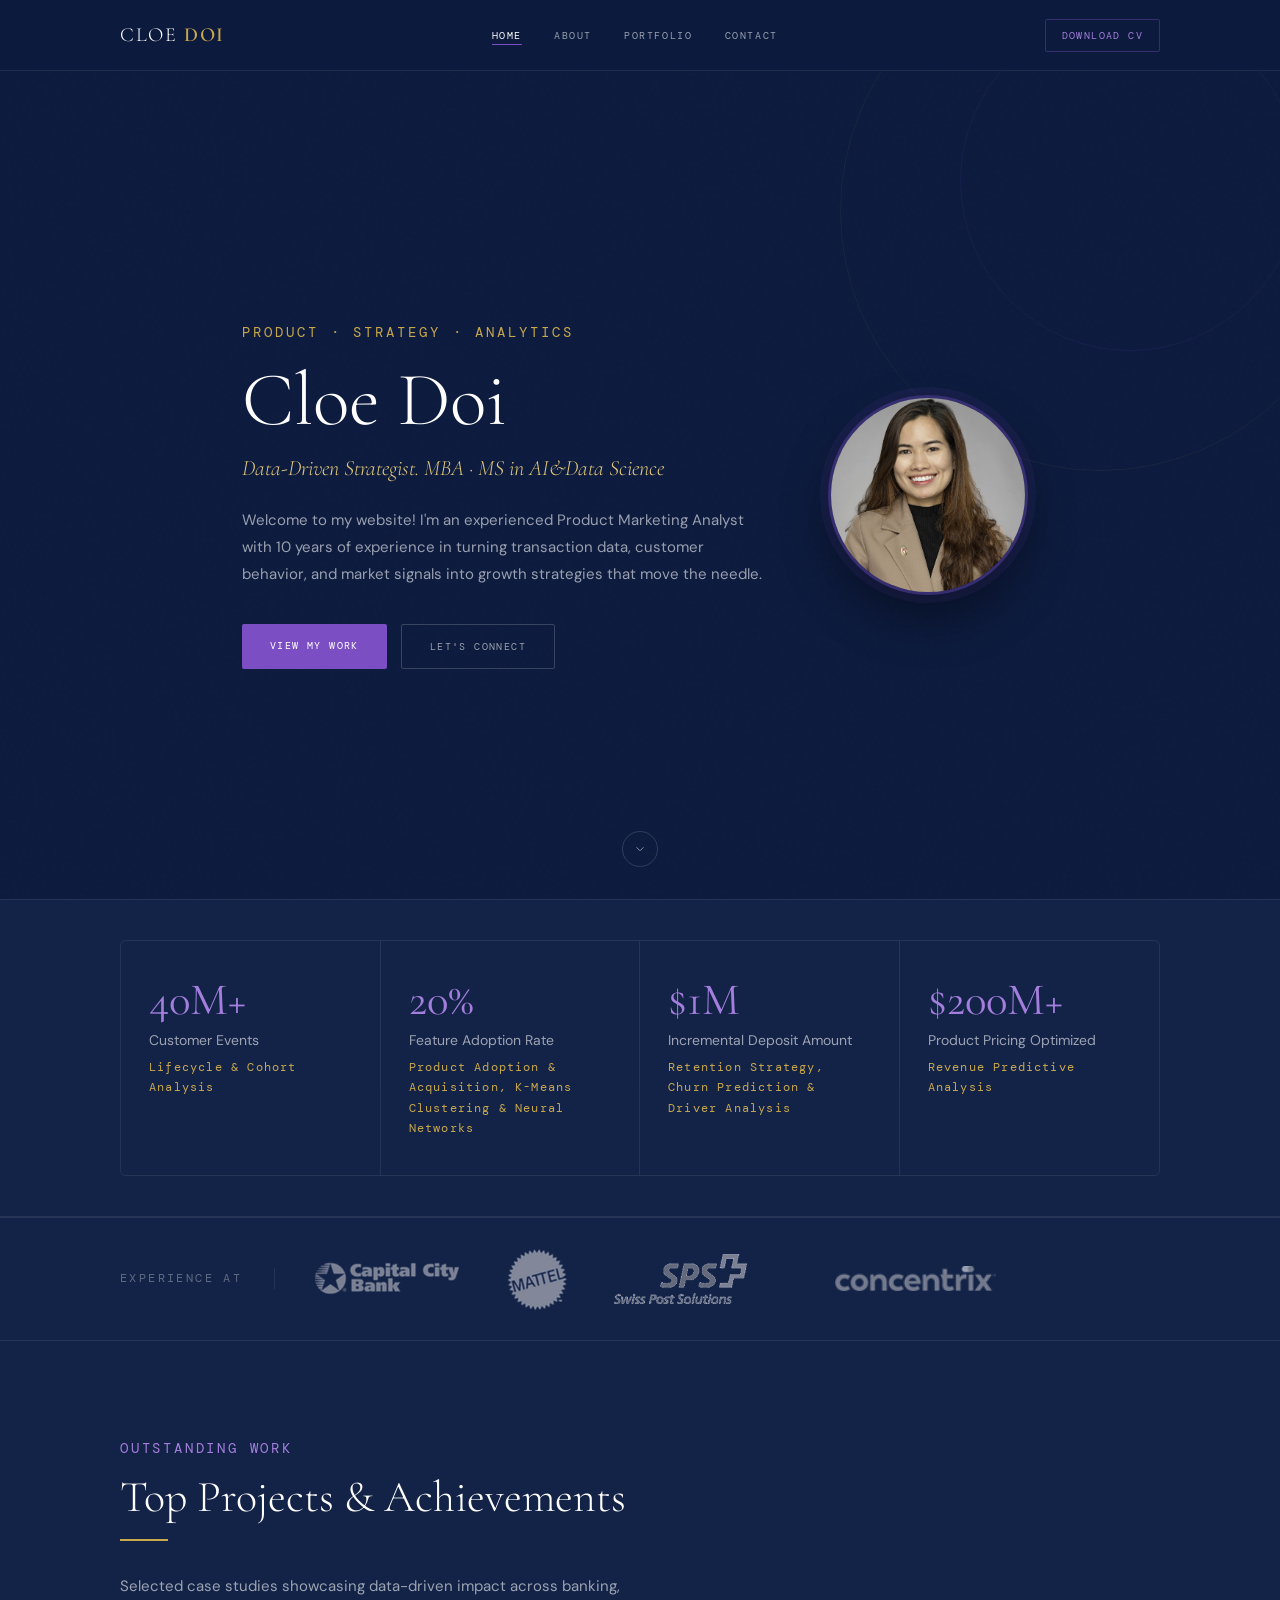
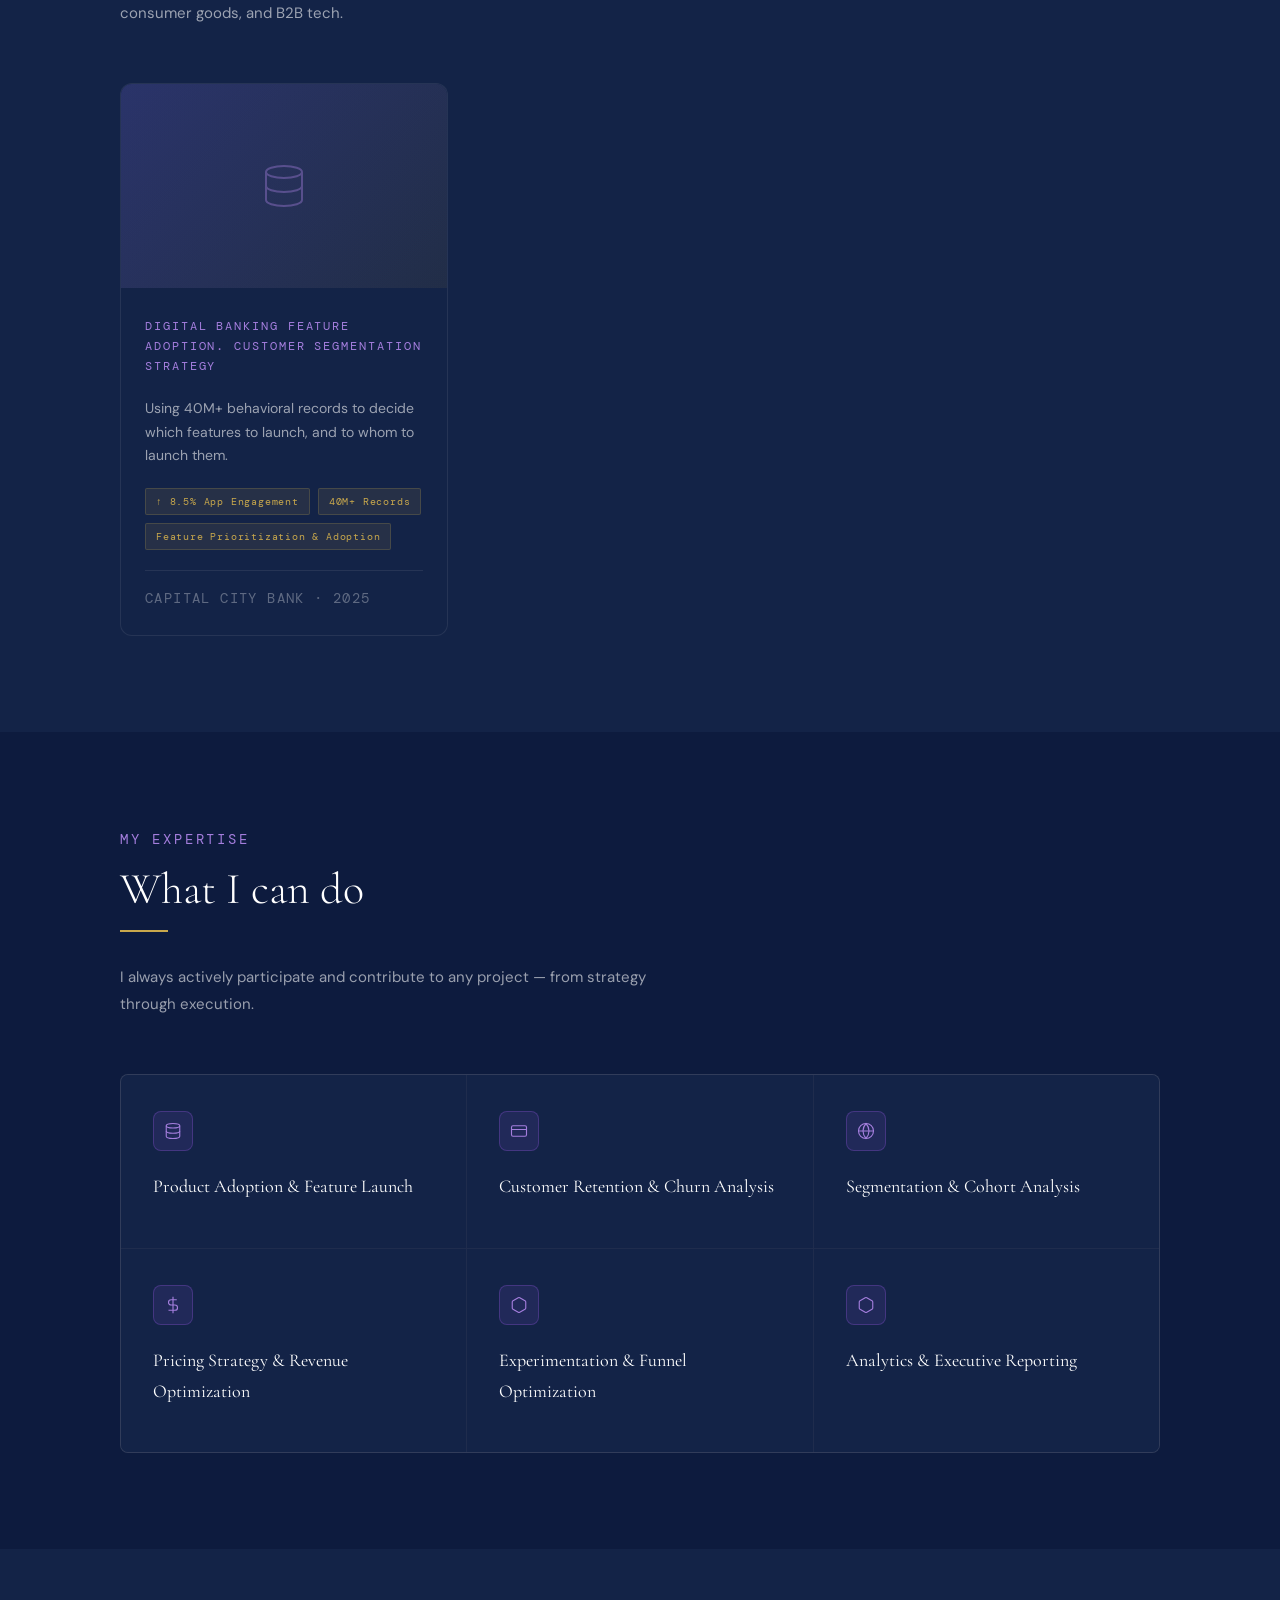
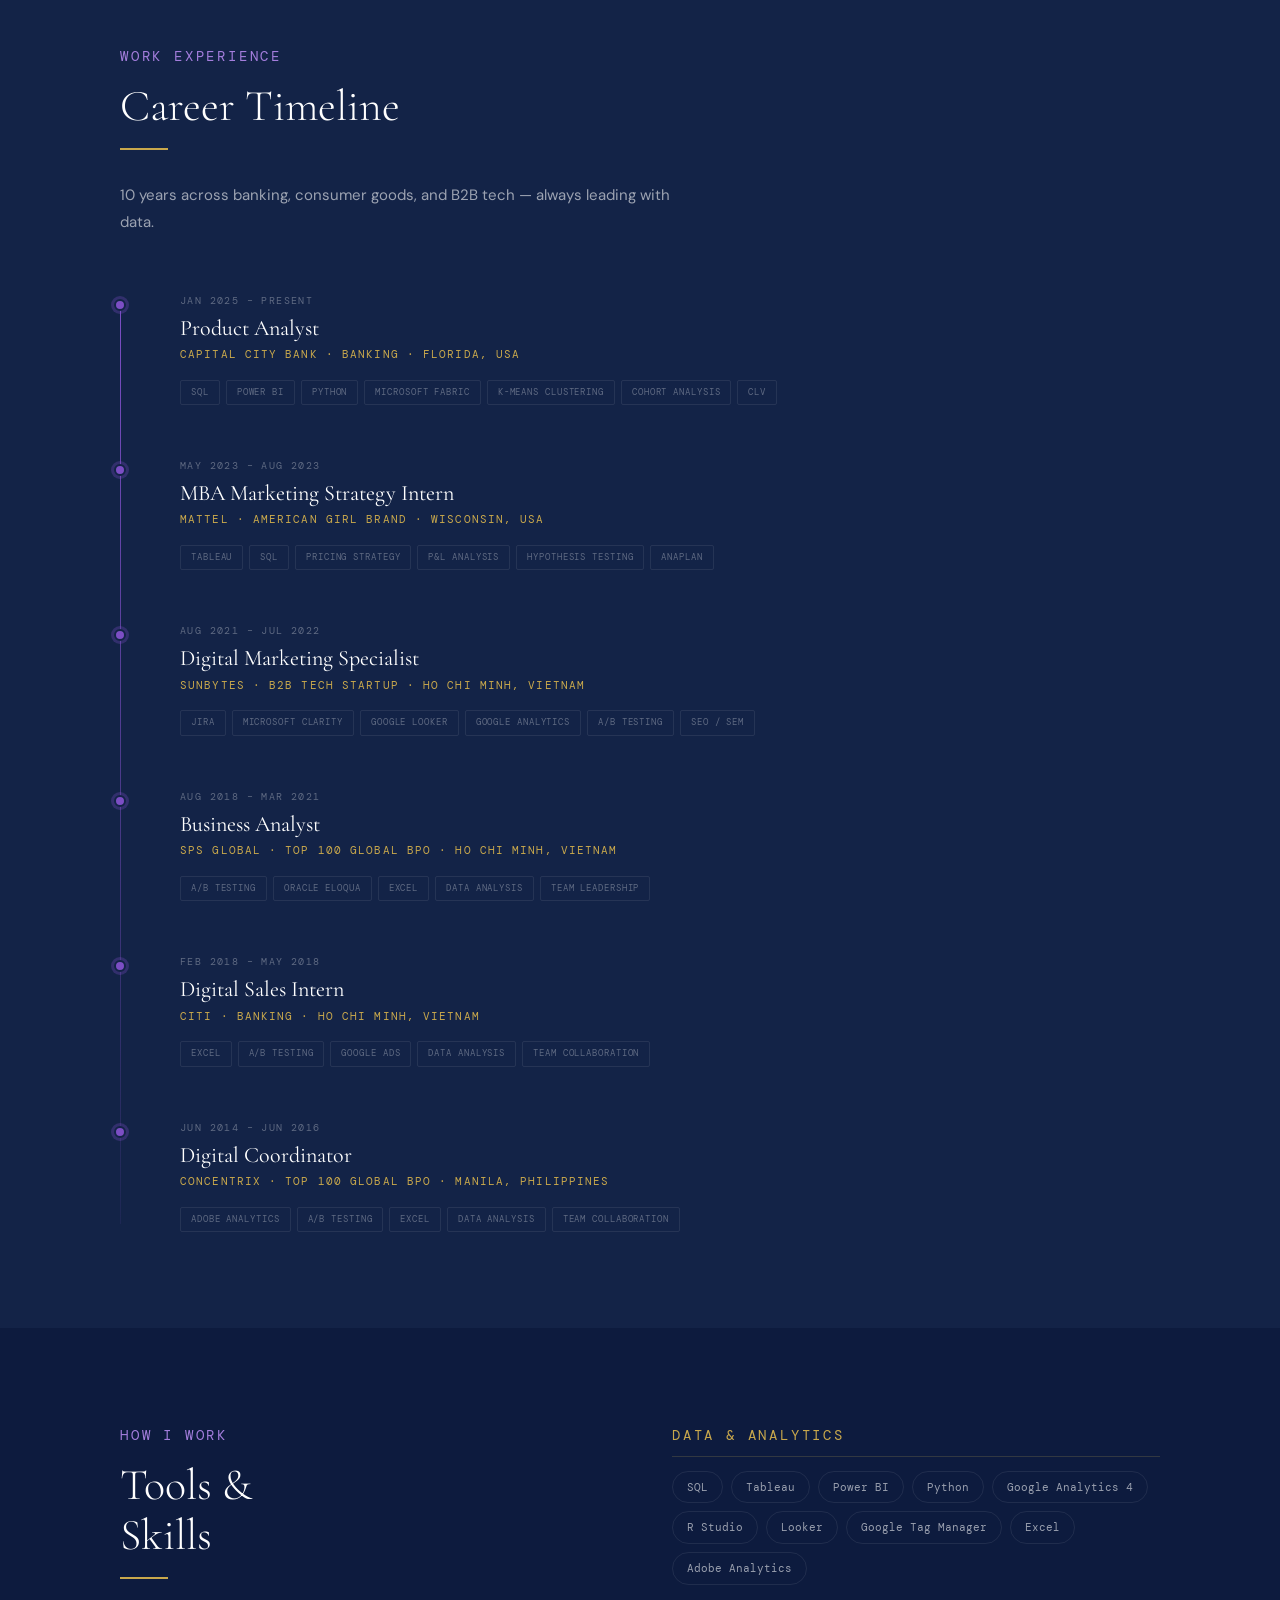
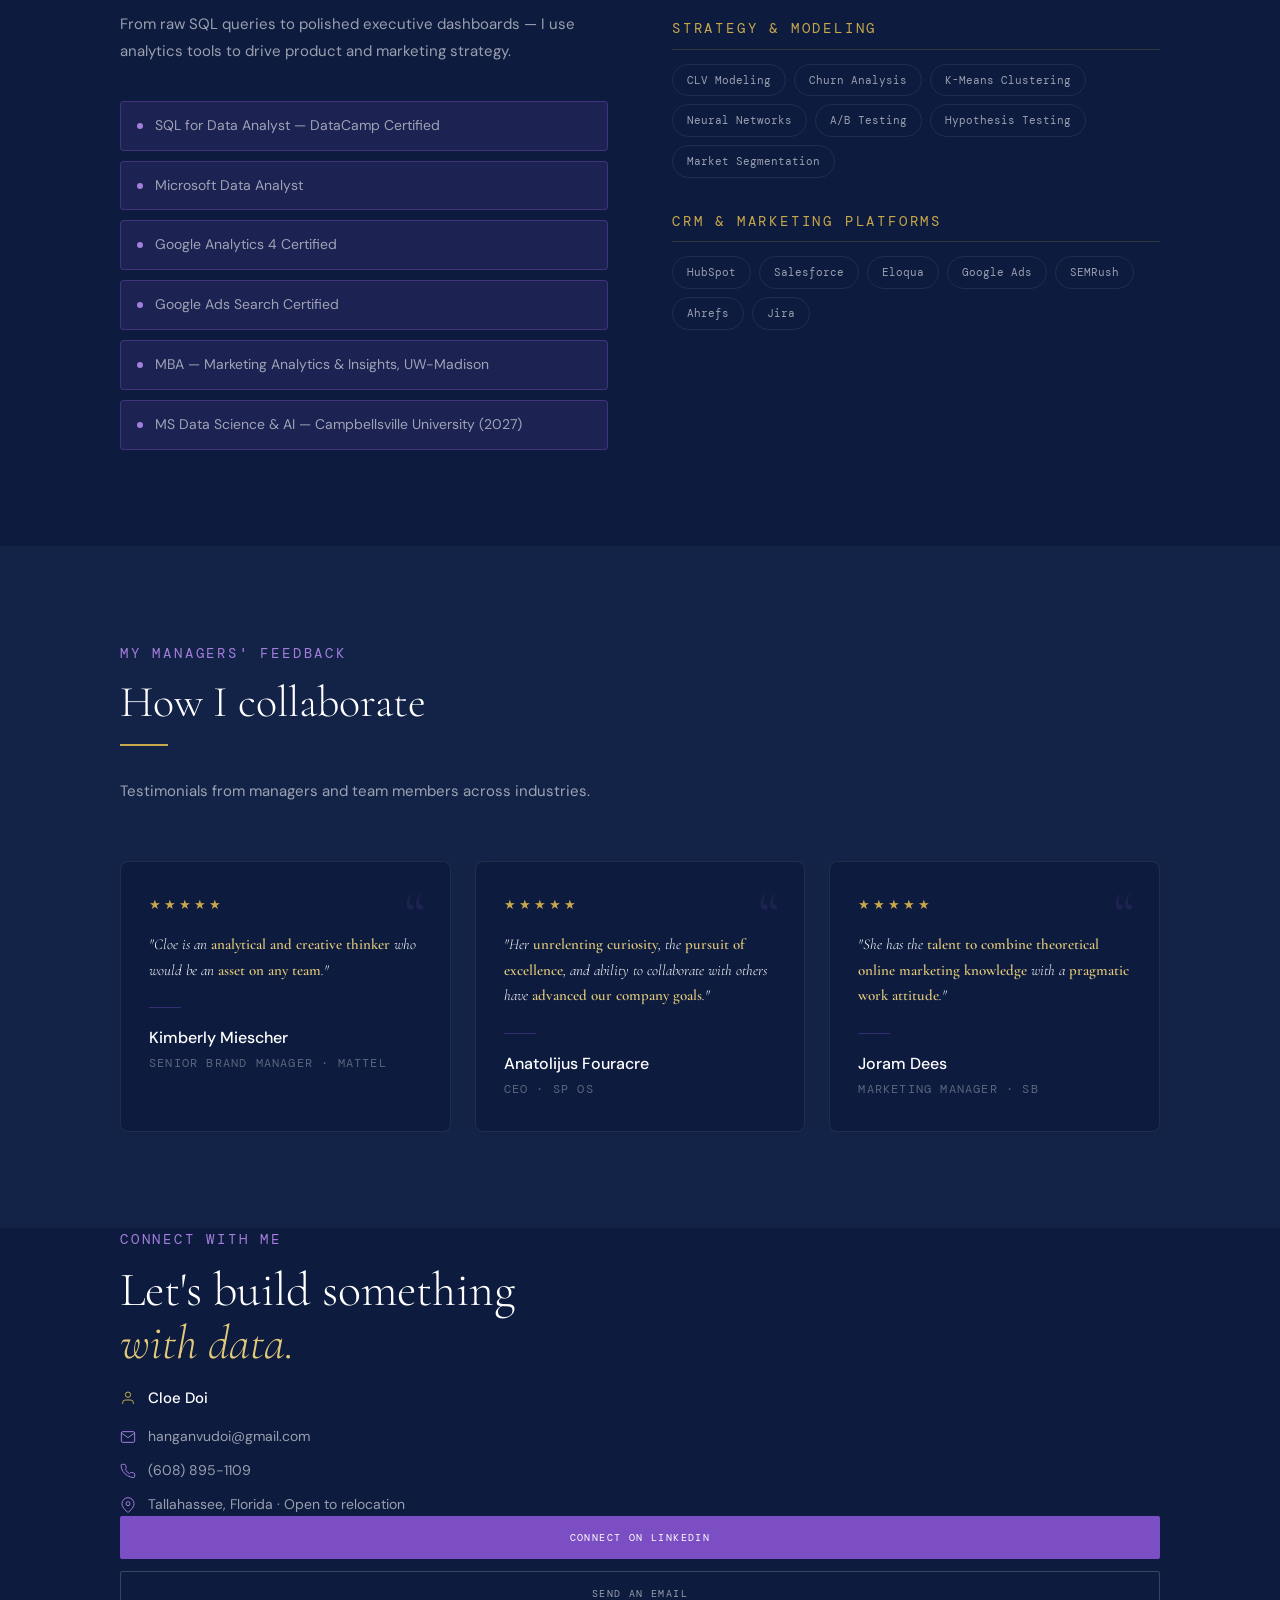
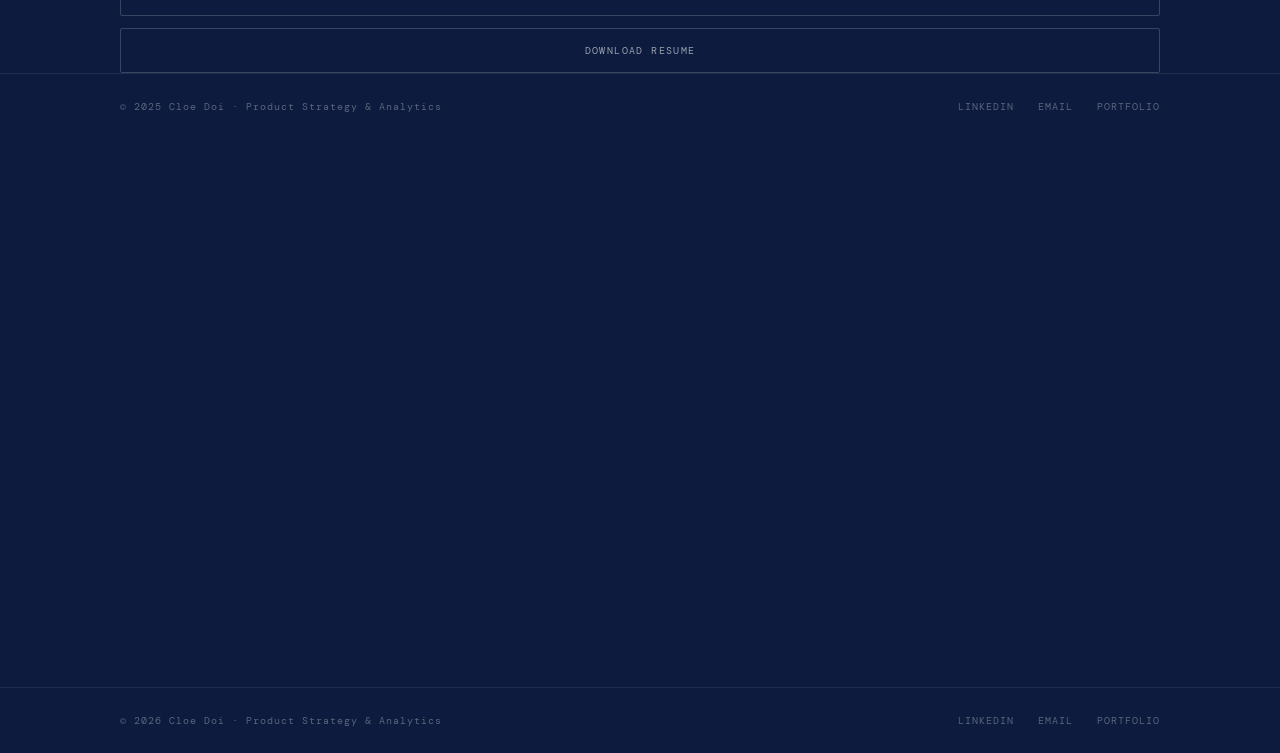
==== commit 78a7fdf7: "Update index.html" ====
--- a/cloe-doi-portfolio/index.html
+++ b/cloe-doi-portfolio/index.html
@@ -196,7 +196,7 @@
       <div class="tl-item reveal">
         <div class="tl-dot"></div>
         <div class="tl-date">May 2023 – Aug 2023</div>
-        <div class="tl-role">Marketing Strategy Intern</div>
+        <div class="tl-role">MBA Marketing Strategy Intern</div>
         <div class="tl-company">Mattel · American Girl Brand · Wisconsin, USA</div>
         <div class="tl-tags"><span class="tag">Tableau</span><span class="tag">SQL</span><span class="tag">Pricing Strategy</span><span class="tag">P&amp;L Analysis</span><span class="tag">Hypothesis Testing</span><span class="tag">Anaplan</span></div>
       </div>
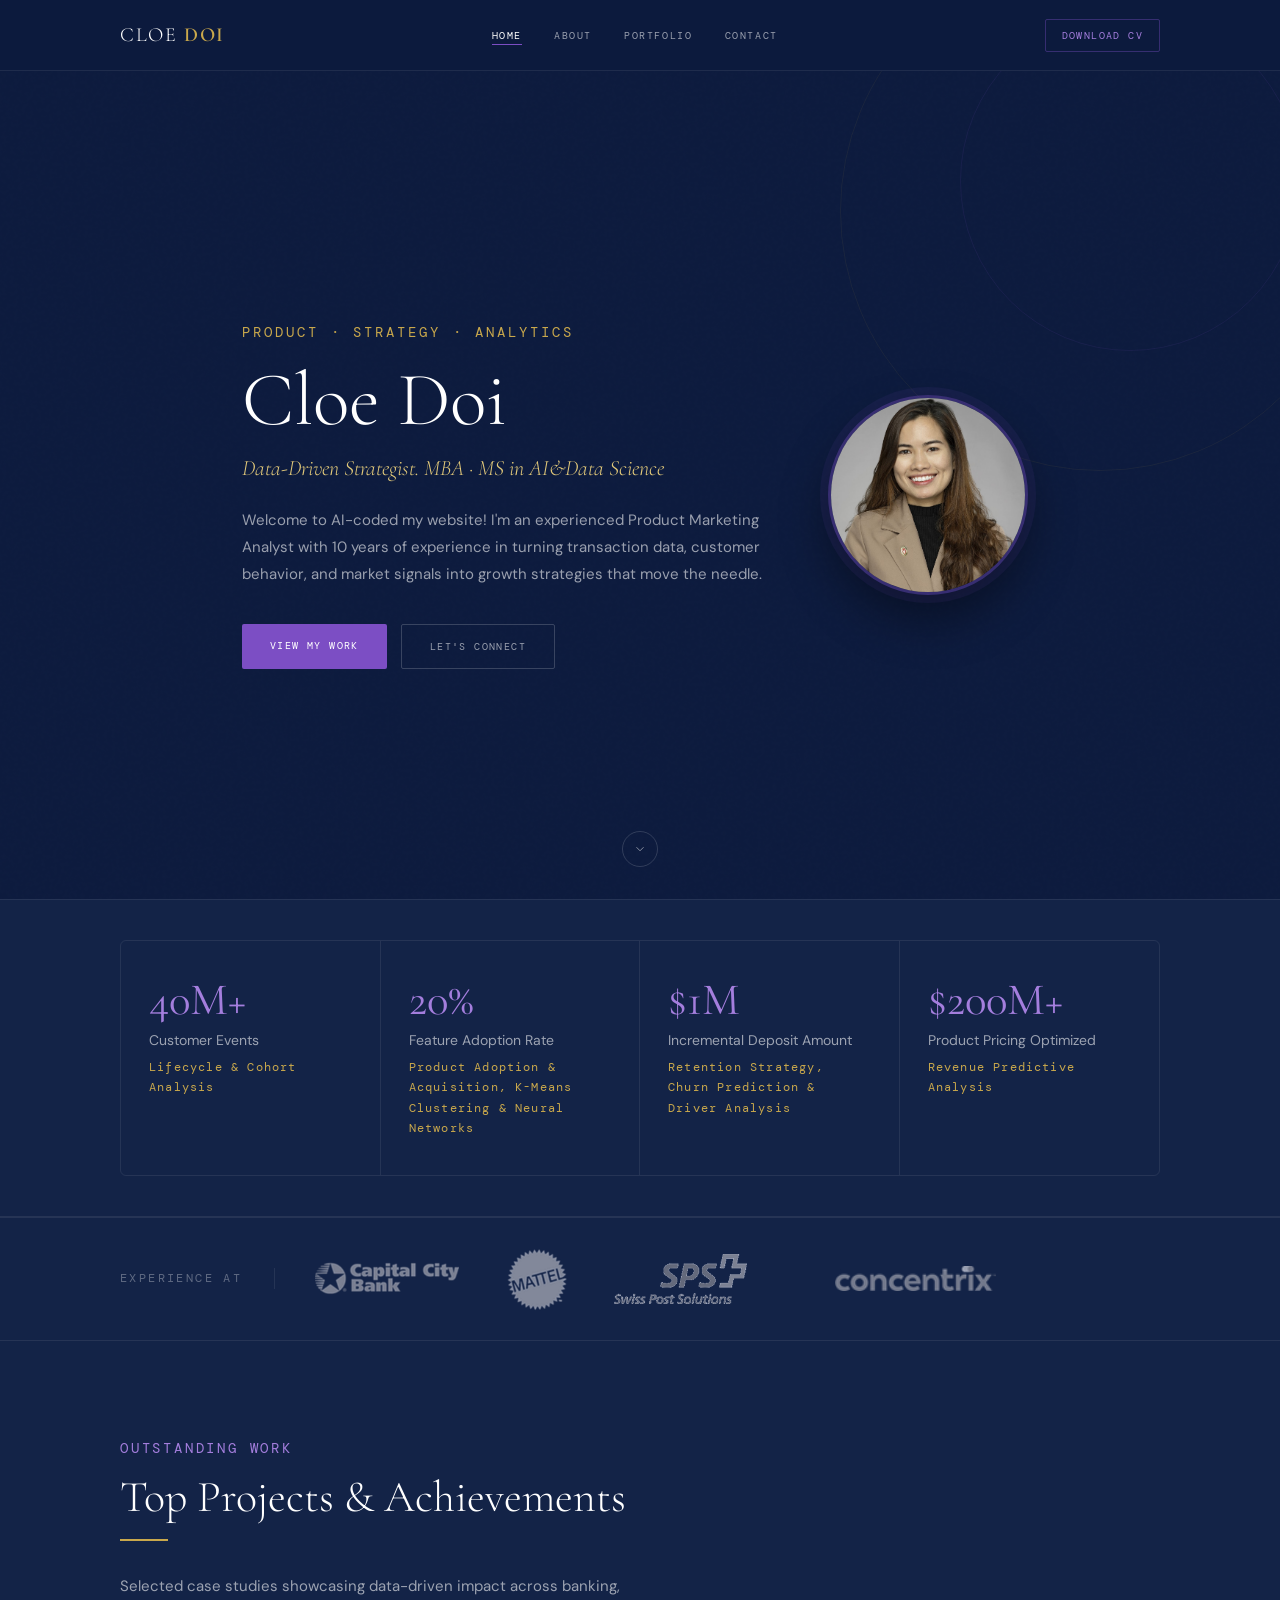
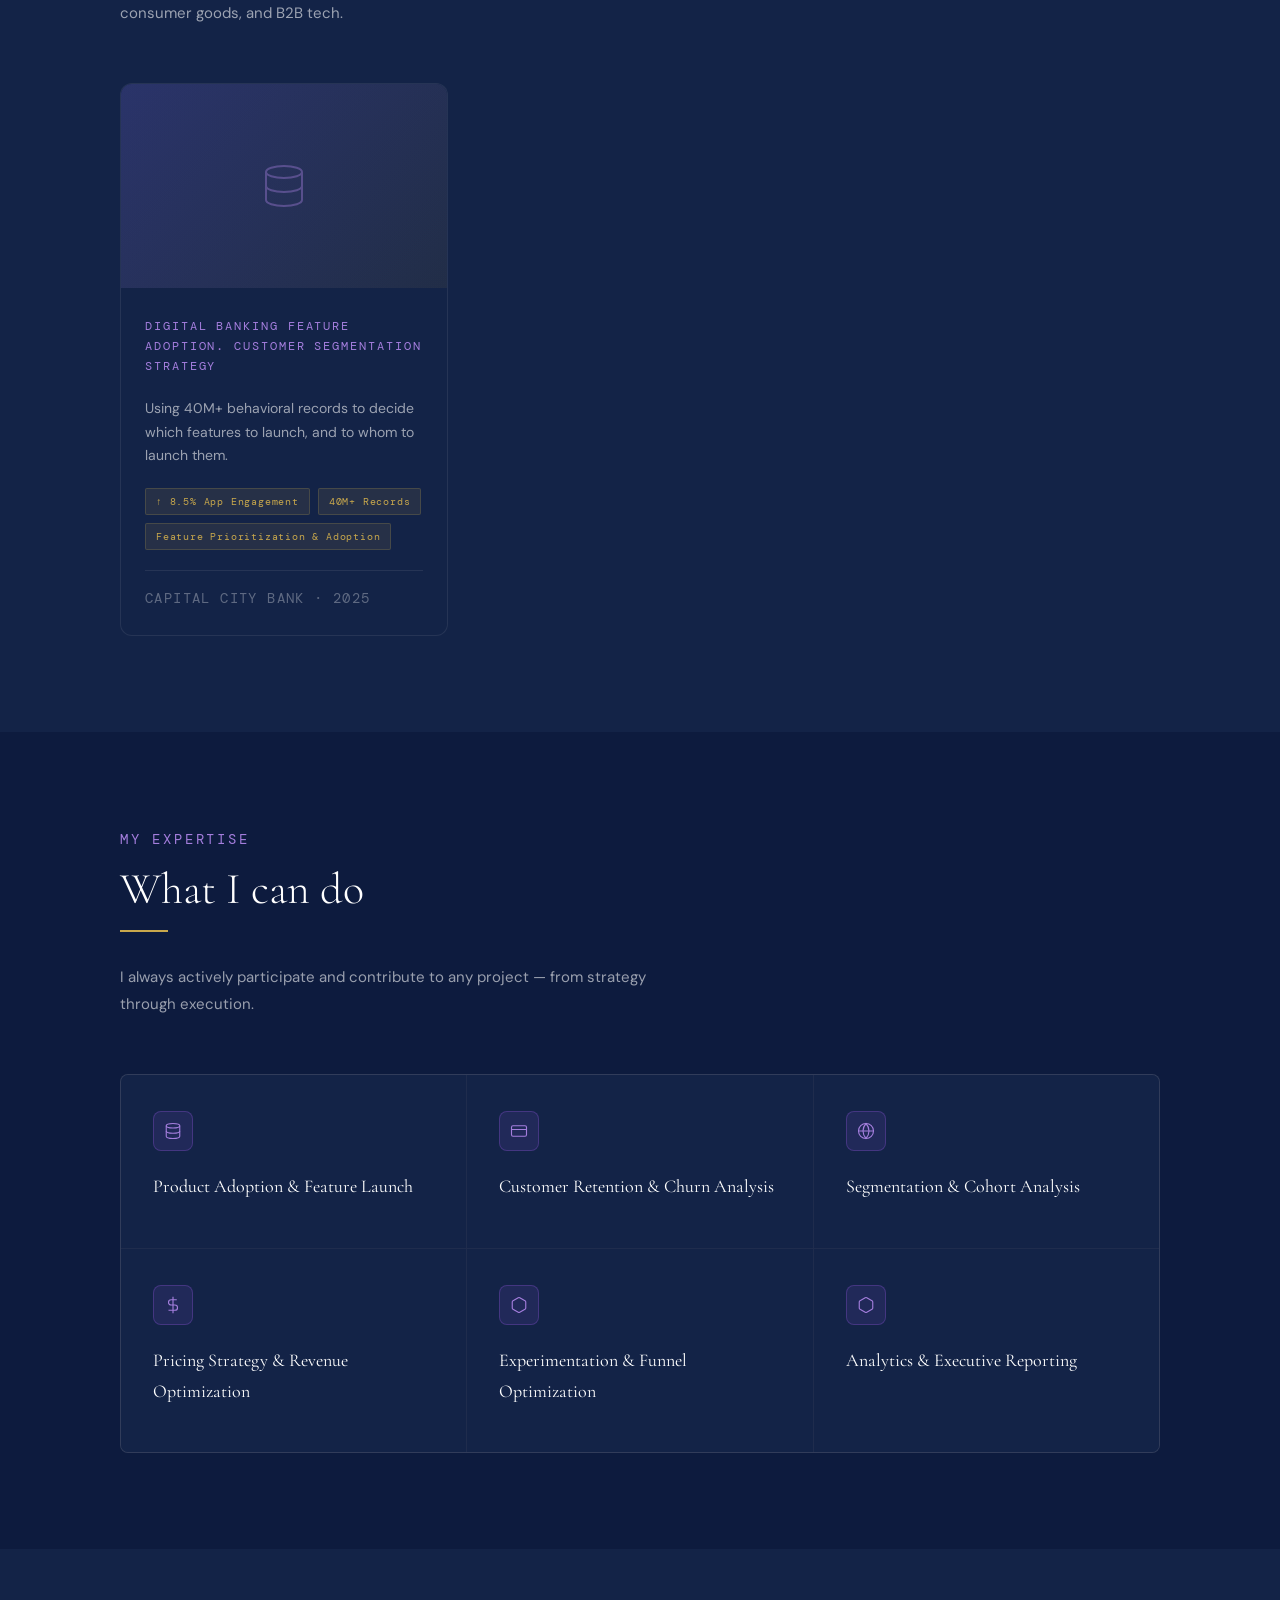
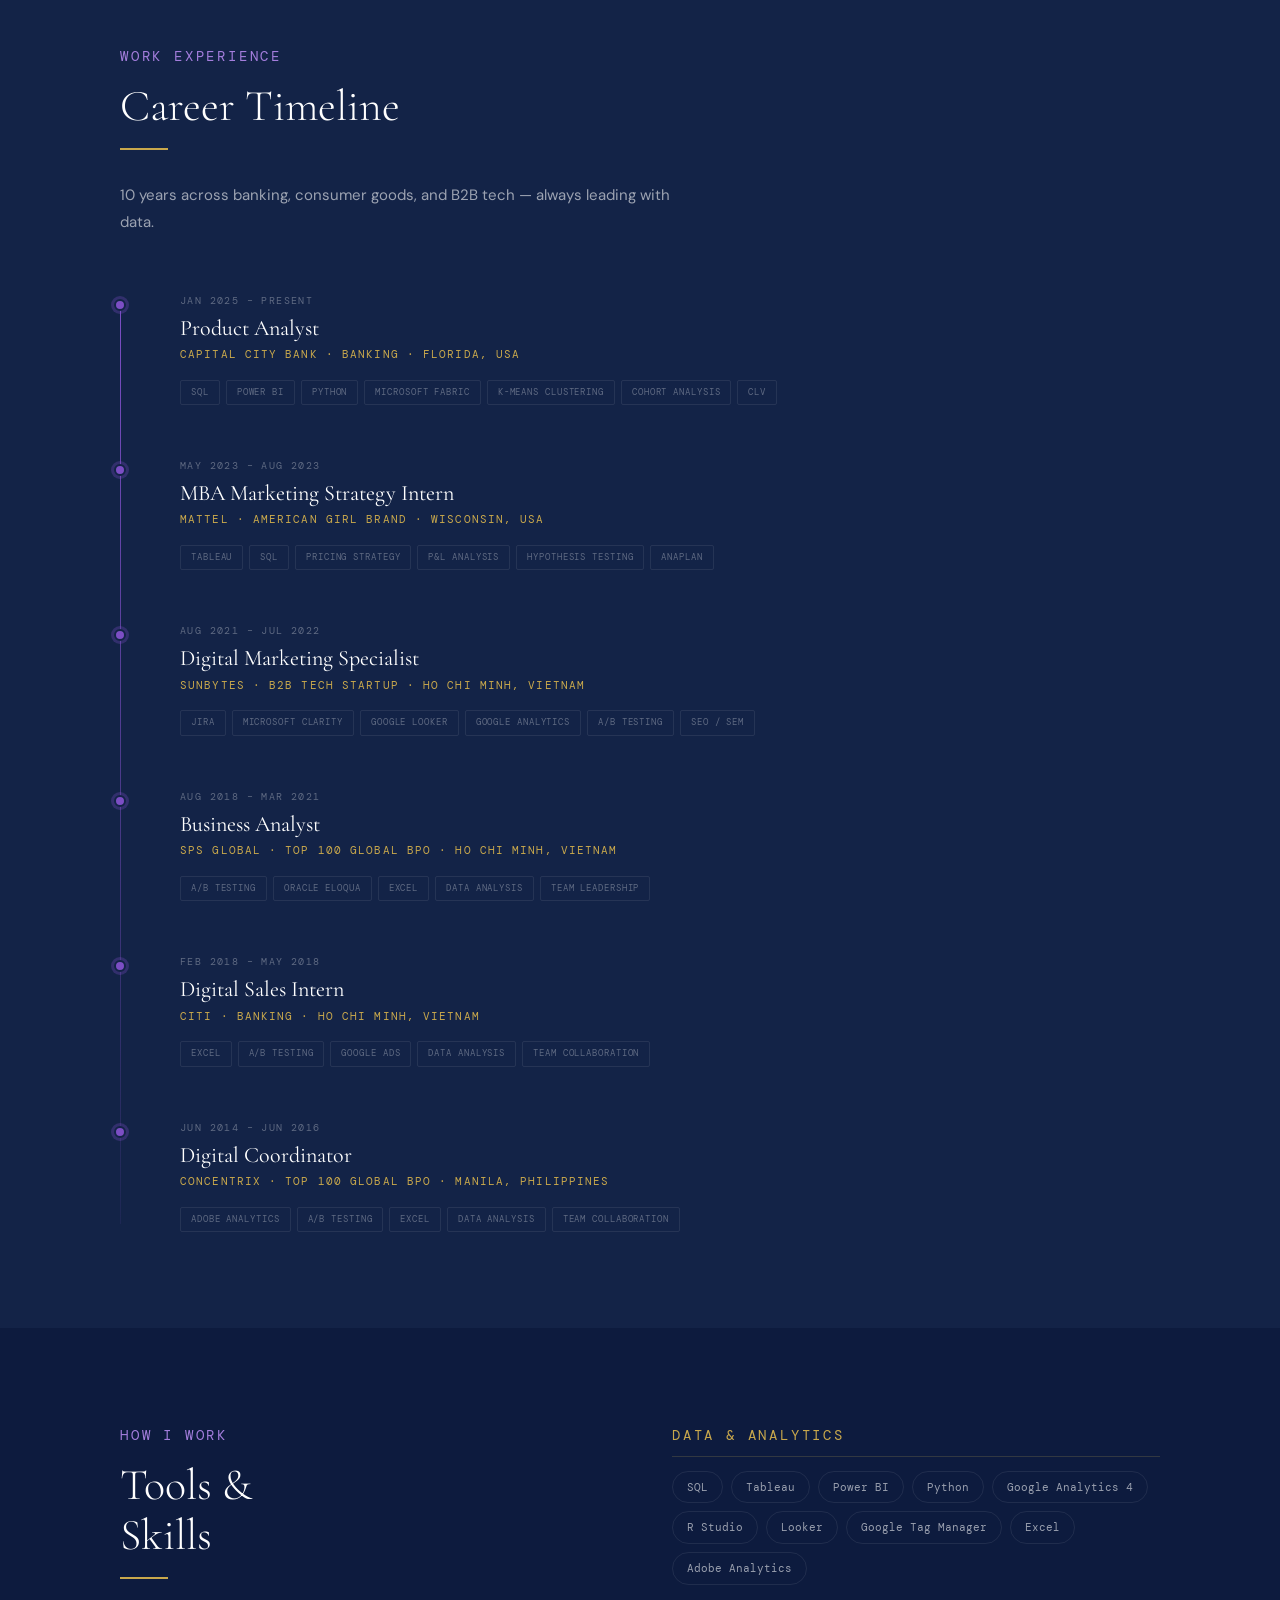
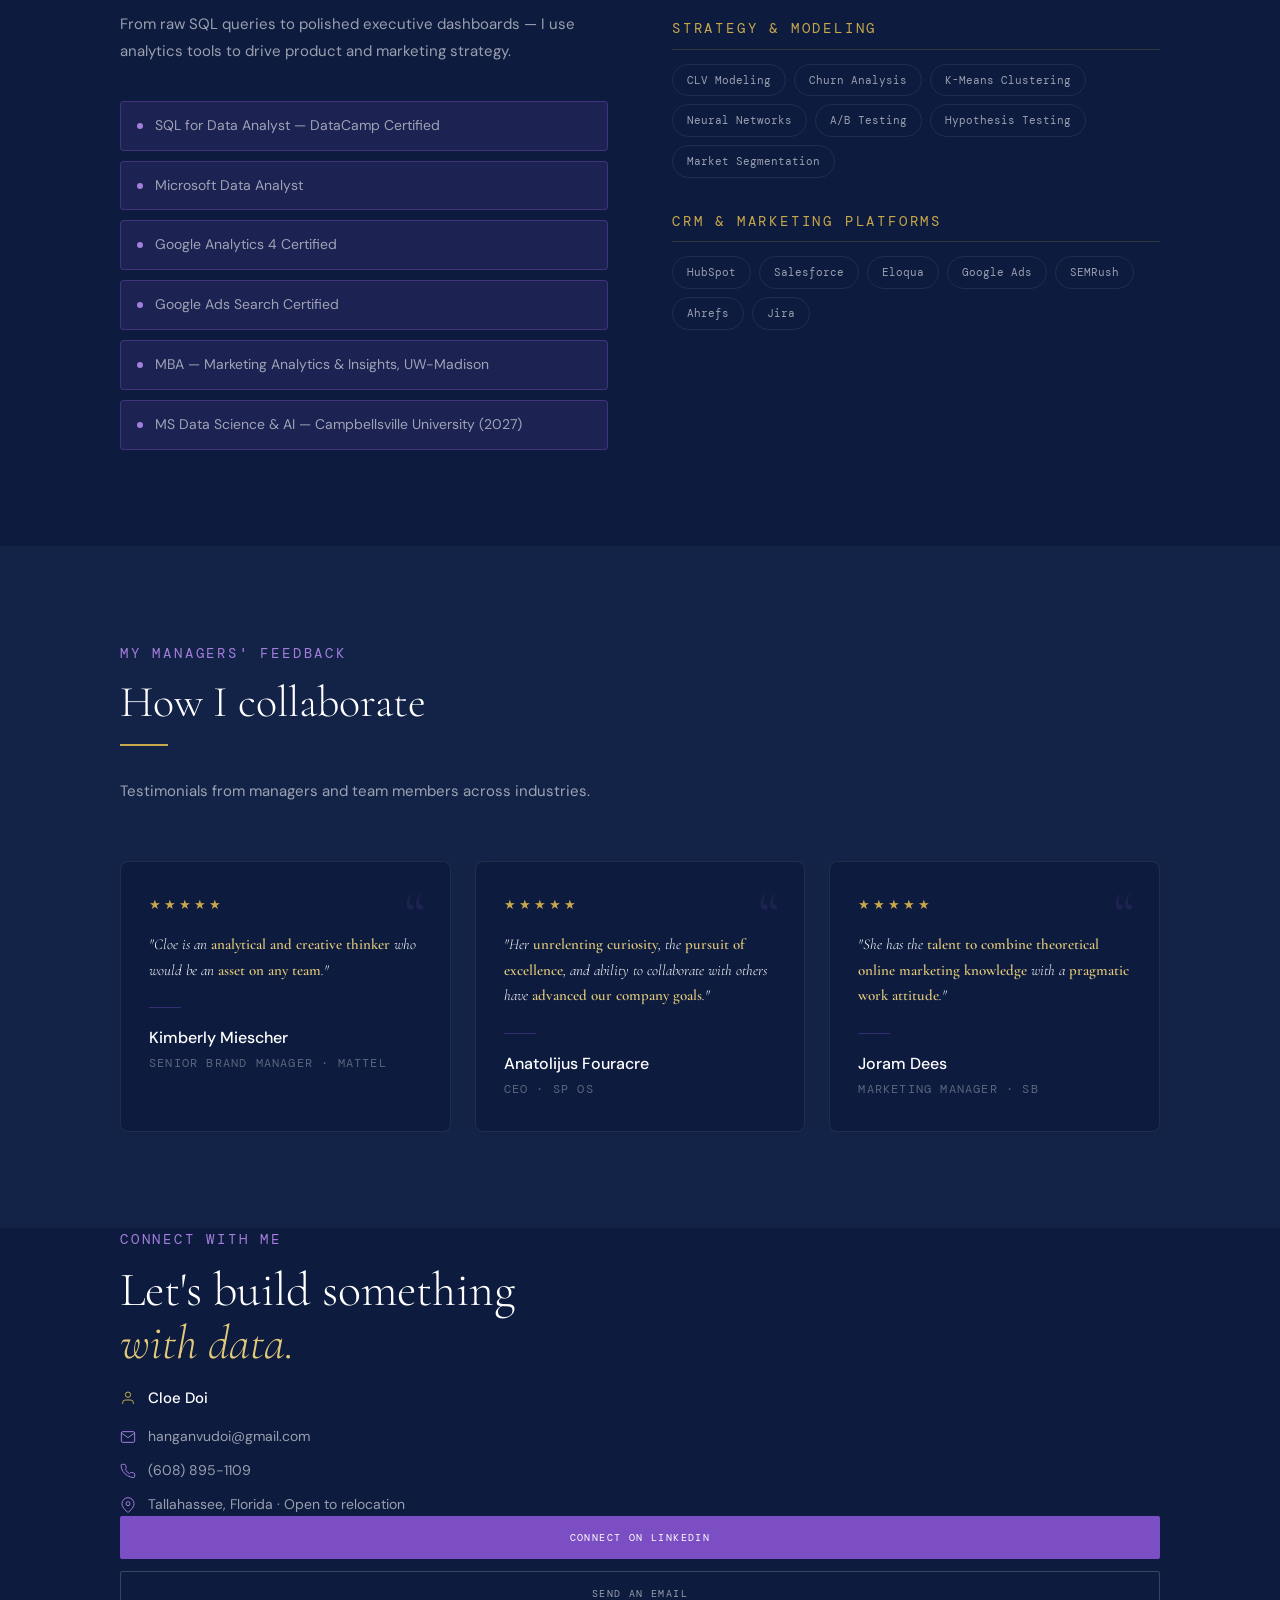
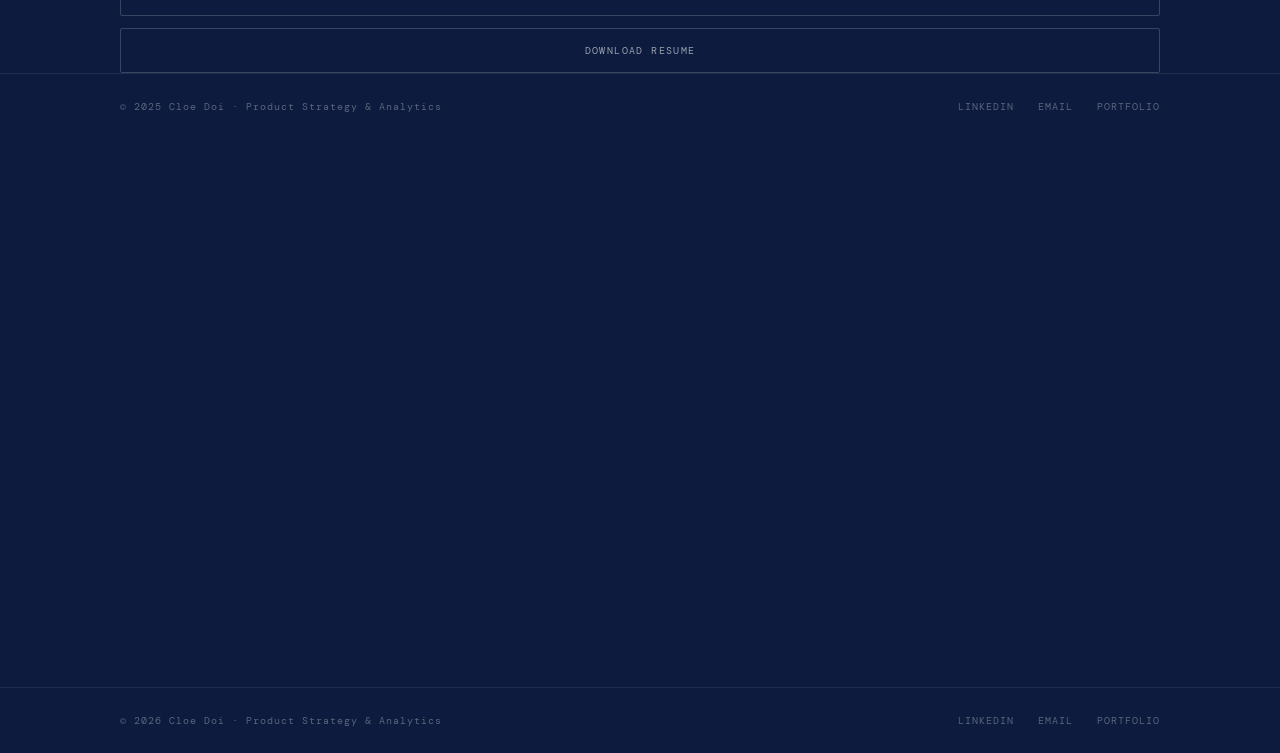
==== commit cde7418b: "Update index.html" ====
--- a/cloe-doi-portfolio/index.html
+++ b/cloe-doi-portfolio/index.html
@@ -22,7 +22,7 @@
         <div class="hero-eyebrow fade-up delay-1">Product · Strategy · Analytics</div>
         <h1 class="hero-name fade-up delay-2">Cloe Doi</h1>
         <p class="hero-title fade-up delay-3">Data-Driven Strategist. MBA · MS in AI&Data Science</p>
-        <p class="hero-desc fade-up delay-4">Welcome to my website! I'm an experienced Product Marketing Analyst with 10 years of experience in turning transaction data, customer behavior, and market signals into growth strategies that move the needle.</p>
+        <p class="hero-desc fade-up delay-4">Welcome to AI-coded my website! I'm an experienced Product Marketing Analyst with 10 years of experience in turning transaction data, customer behavior, and market signals into growth strategies that move the needle.</p>
         <div class="hero-btns fade-up delay-5">
           <a href="https://cdoi90.github.io/cloedoi.github.io/portfolio-1.html" class="btn-primary">View My Work</a>
           <a href="#contact" class="btn-ghost">Let's Connect</a>
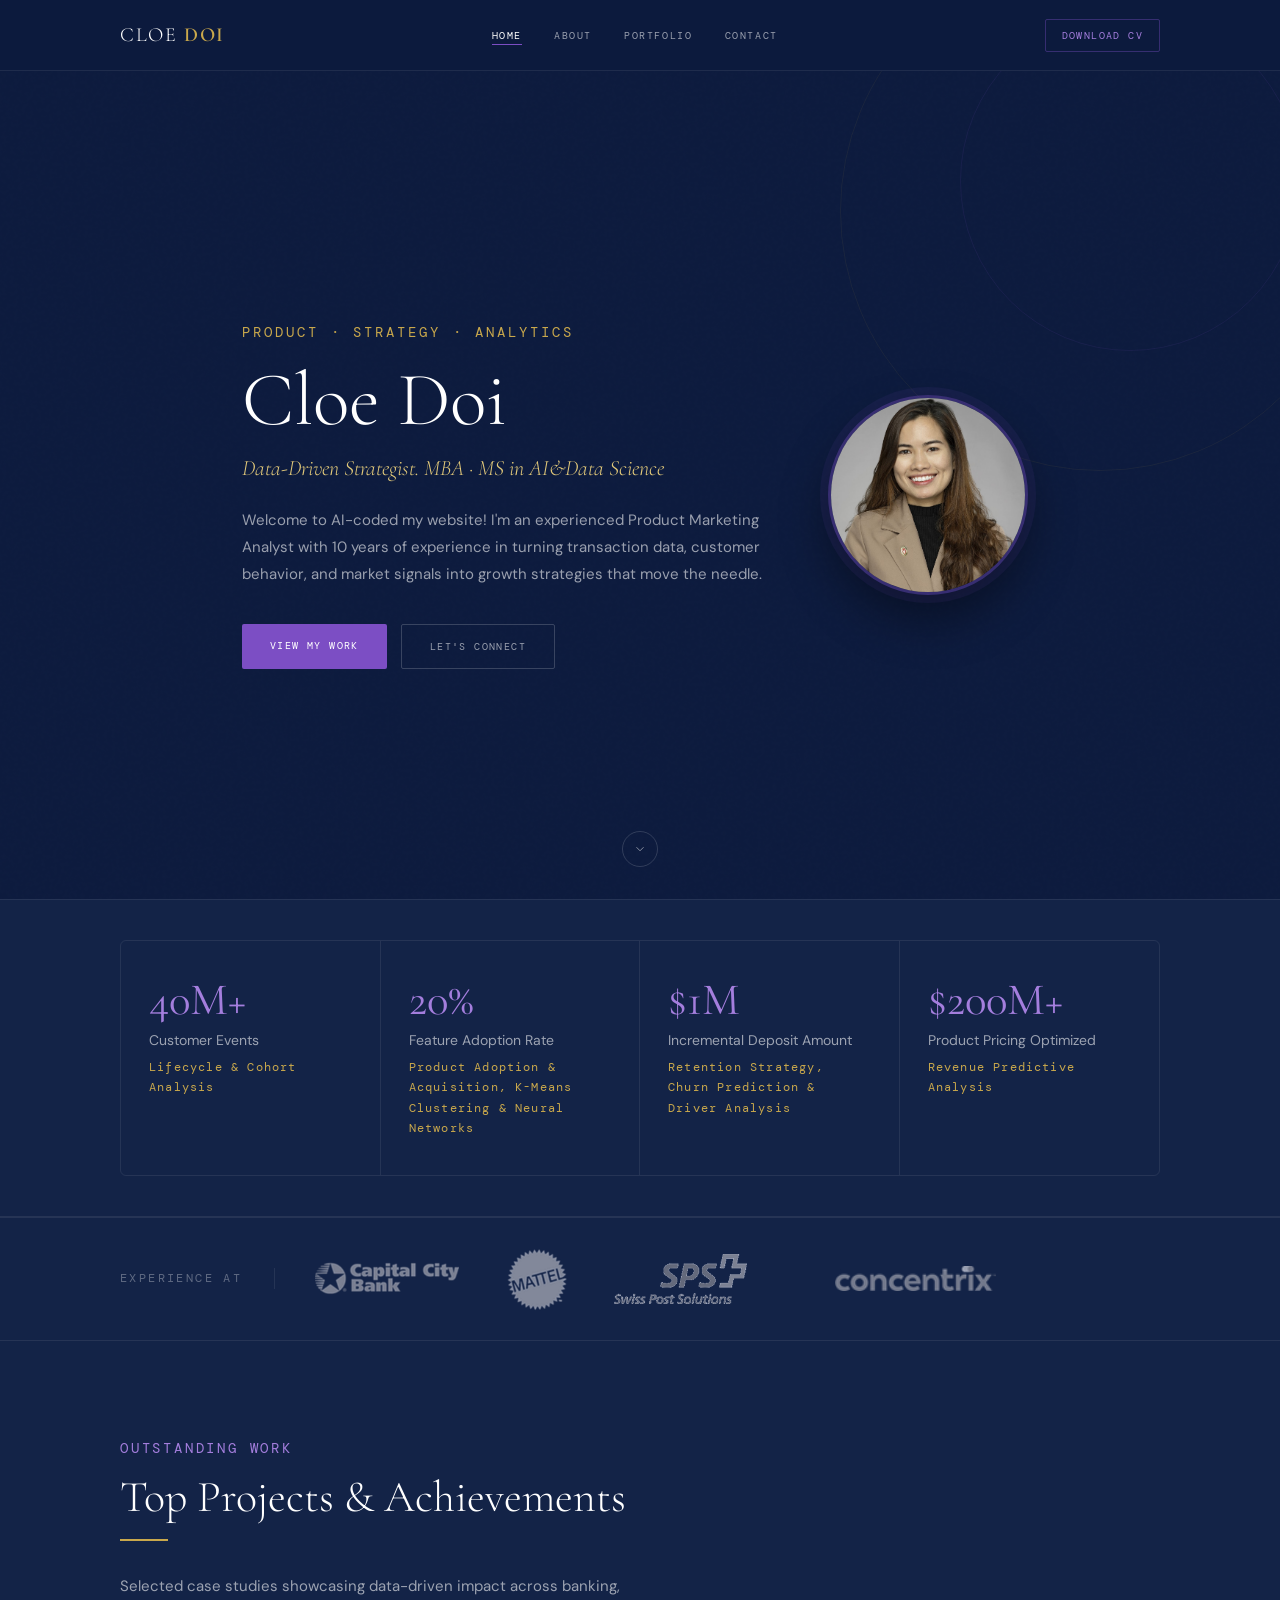
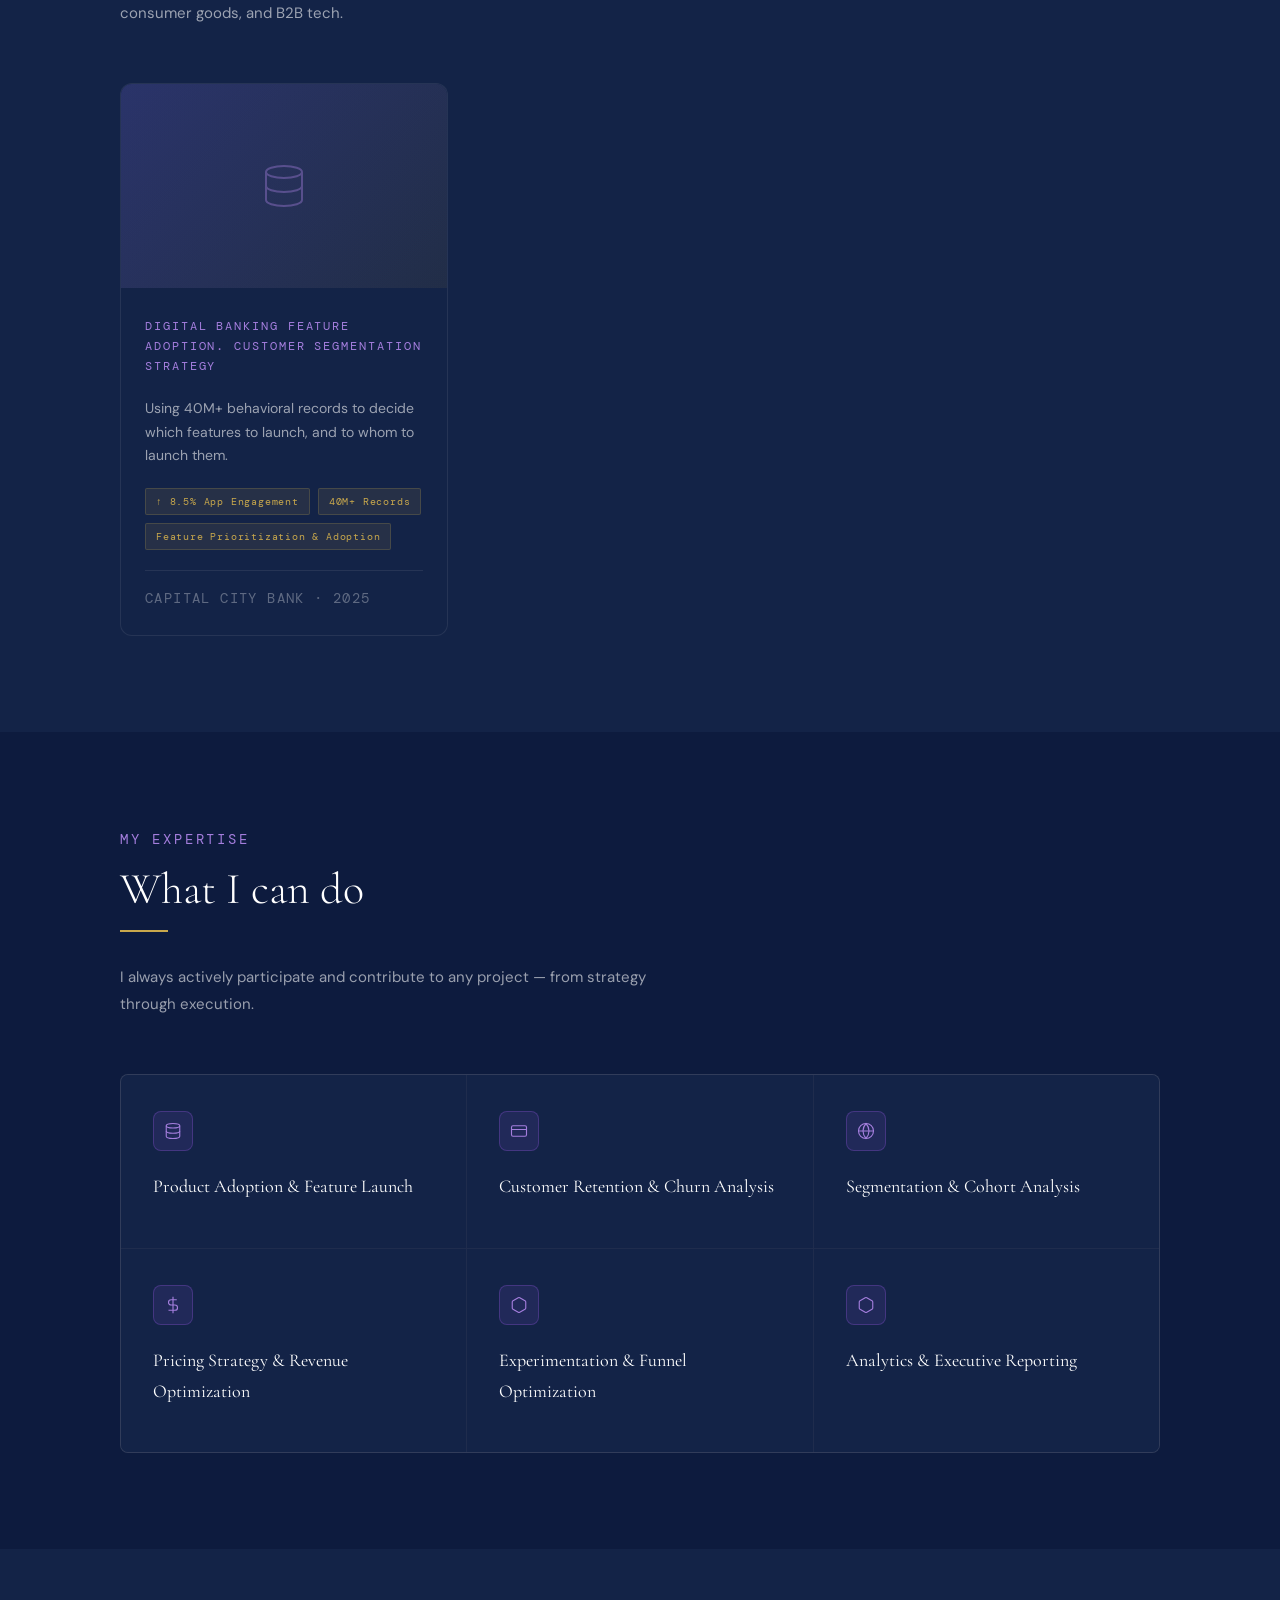
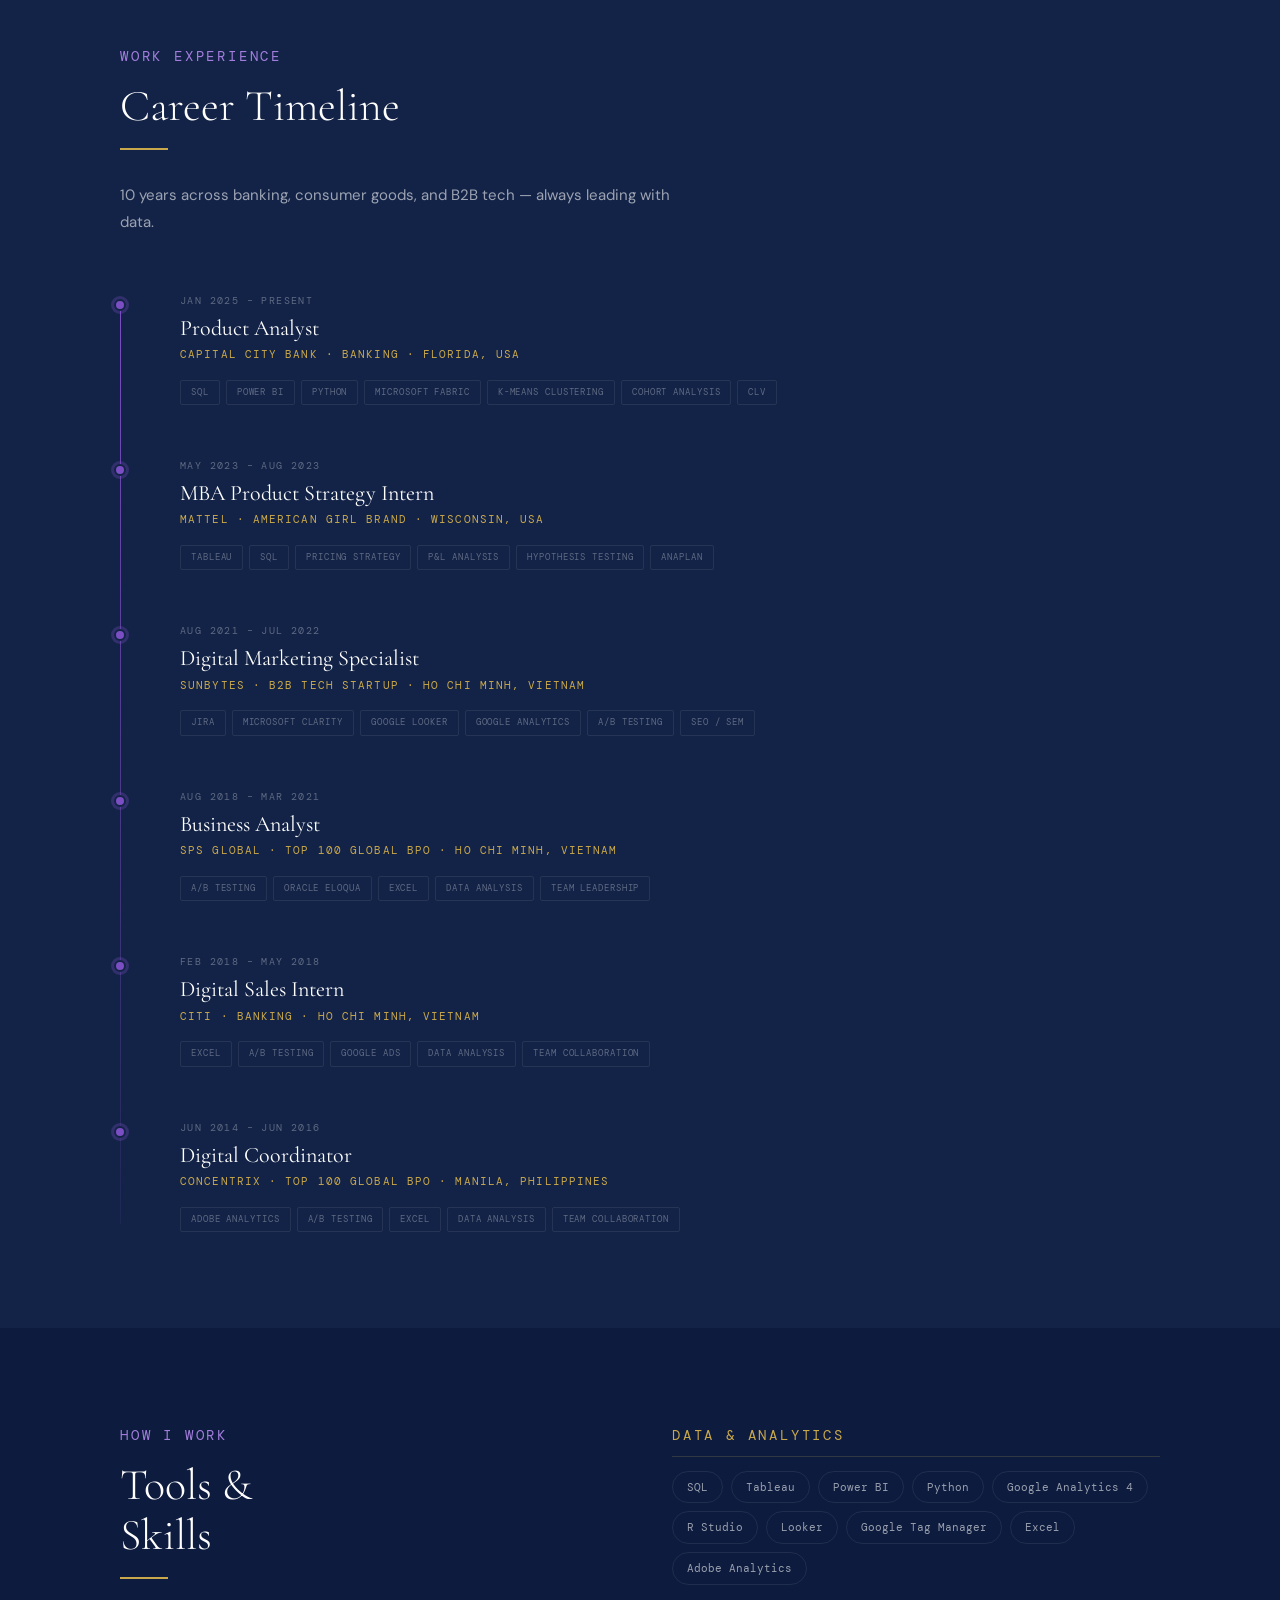
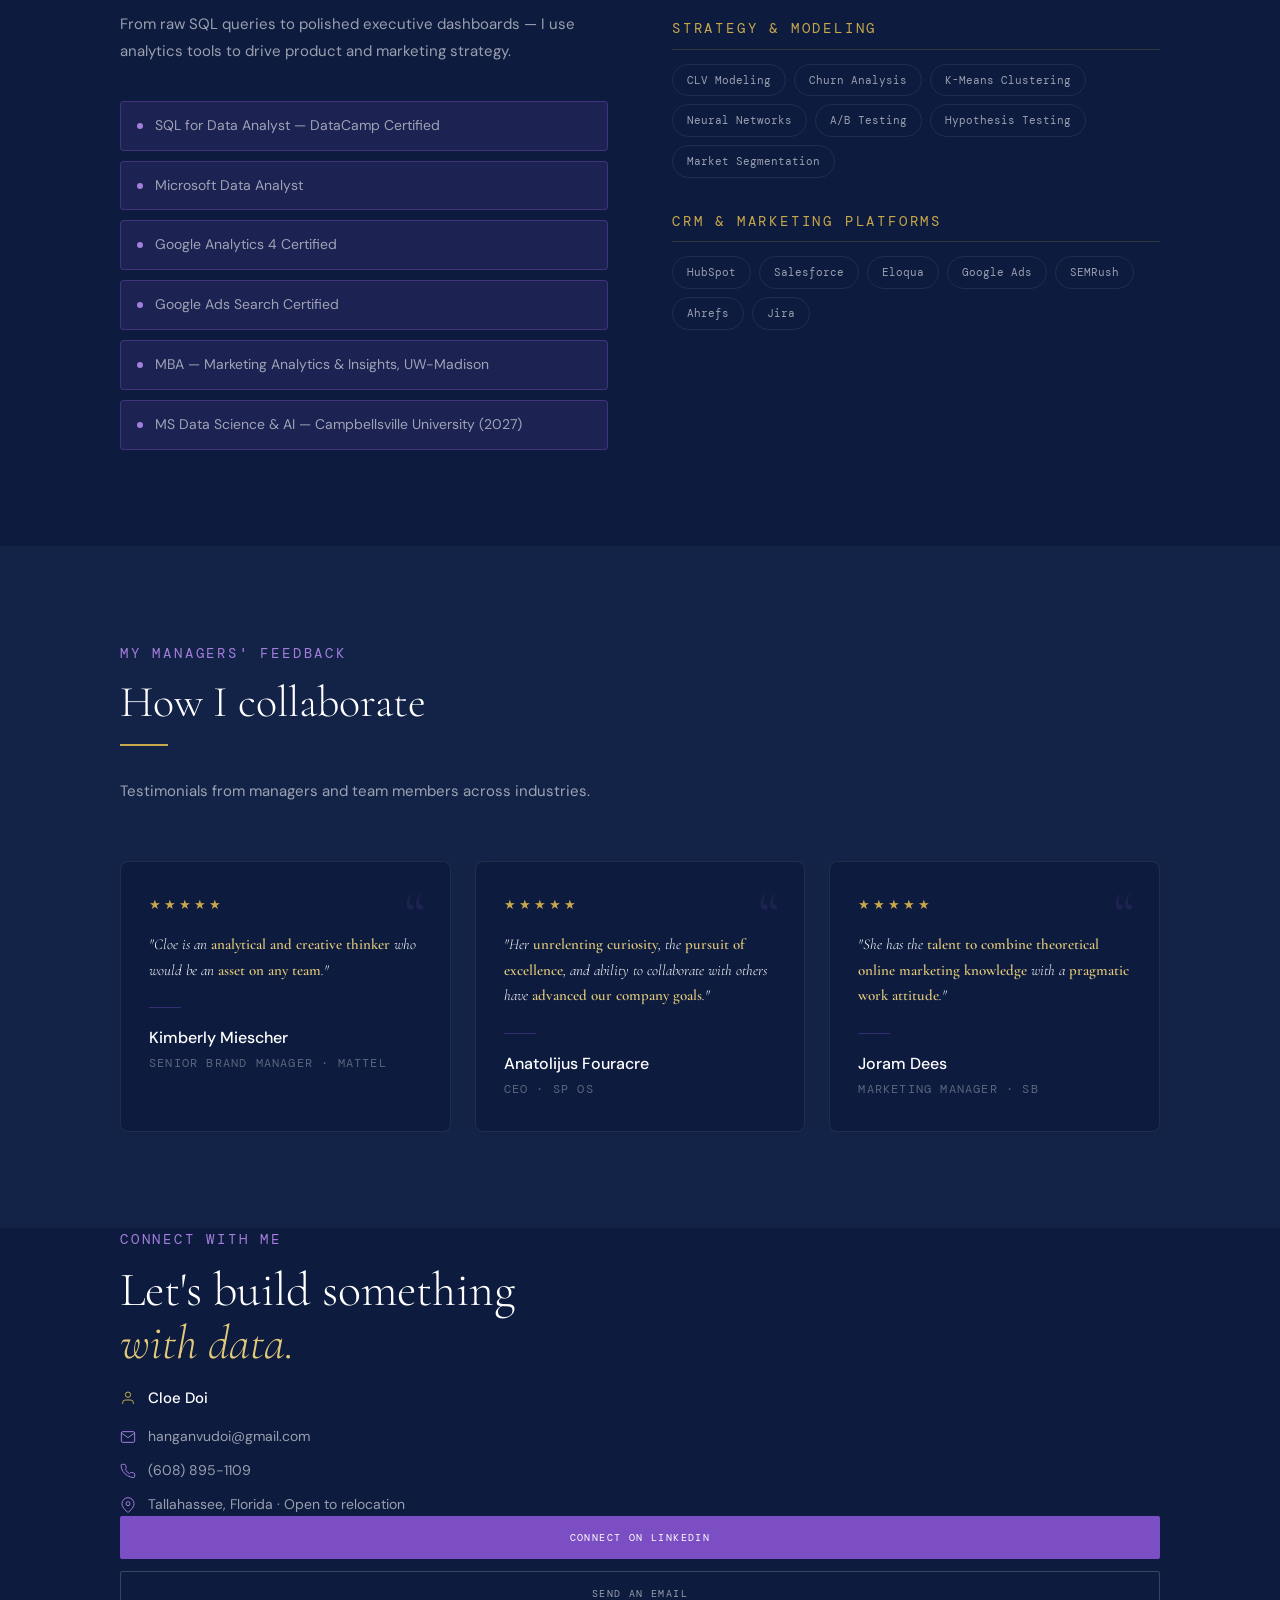
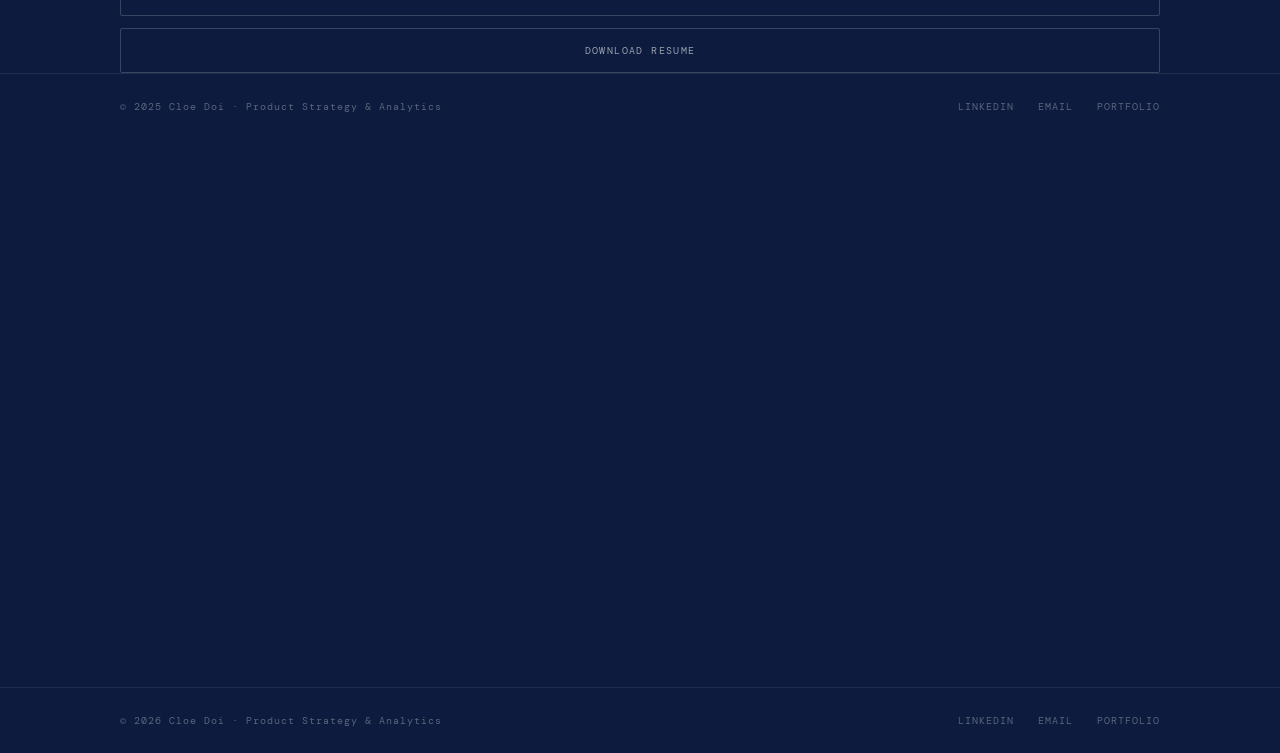
==== commit 9ea4f37a: "Update index.html" ====
--- a/cloe-doi-portfolio/index.html
+++ b/cloe-doi-portfolio/index.html
@@ -196,7 +196,7 @@
       <div class="tl-item reveal">
         <div class="tl-dot"></div>
         <div class="tl-date">May 2023 – Aug 2023</div>
-        <div class="tl-role">MBA Marketing Strategy Intern</div>
+        <div class="tl-role">MBA Product Strategy Intern</div>
         <div class="tl-company">Mattel · American Girl Brand · Wisconsin, USA</div>
         <div class="tl-tags"><span class="tag">Tableau</span><span class="tag">SQL</span><span class="tag">Pricing Strategy</span><span class="tag">P&amp;L Analysis</span><span class="tag">Hypothesis Testing</span><span class="tag">Anaplan</span></div>
       </div>
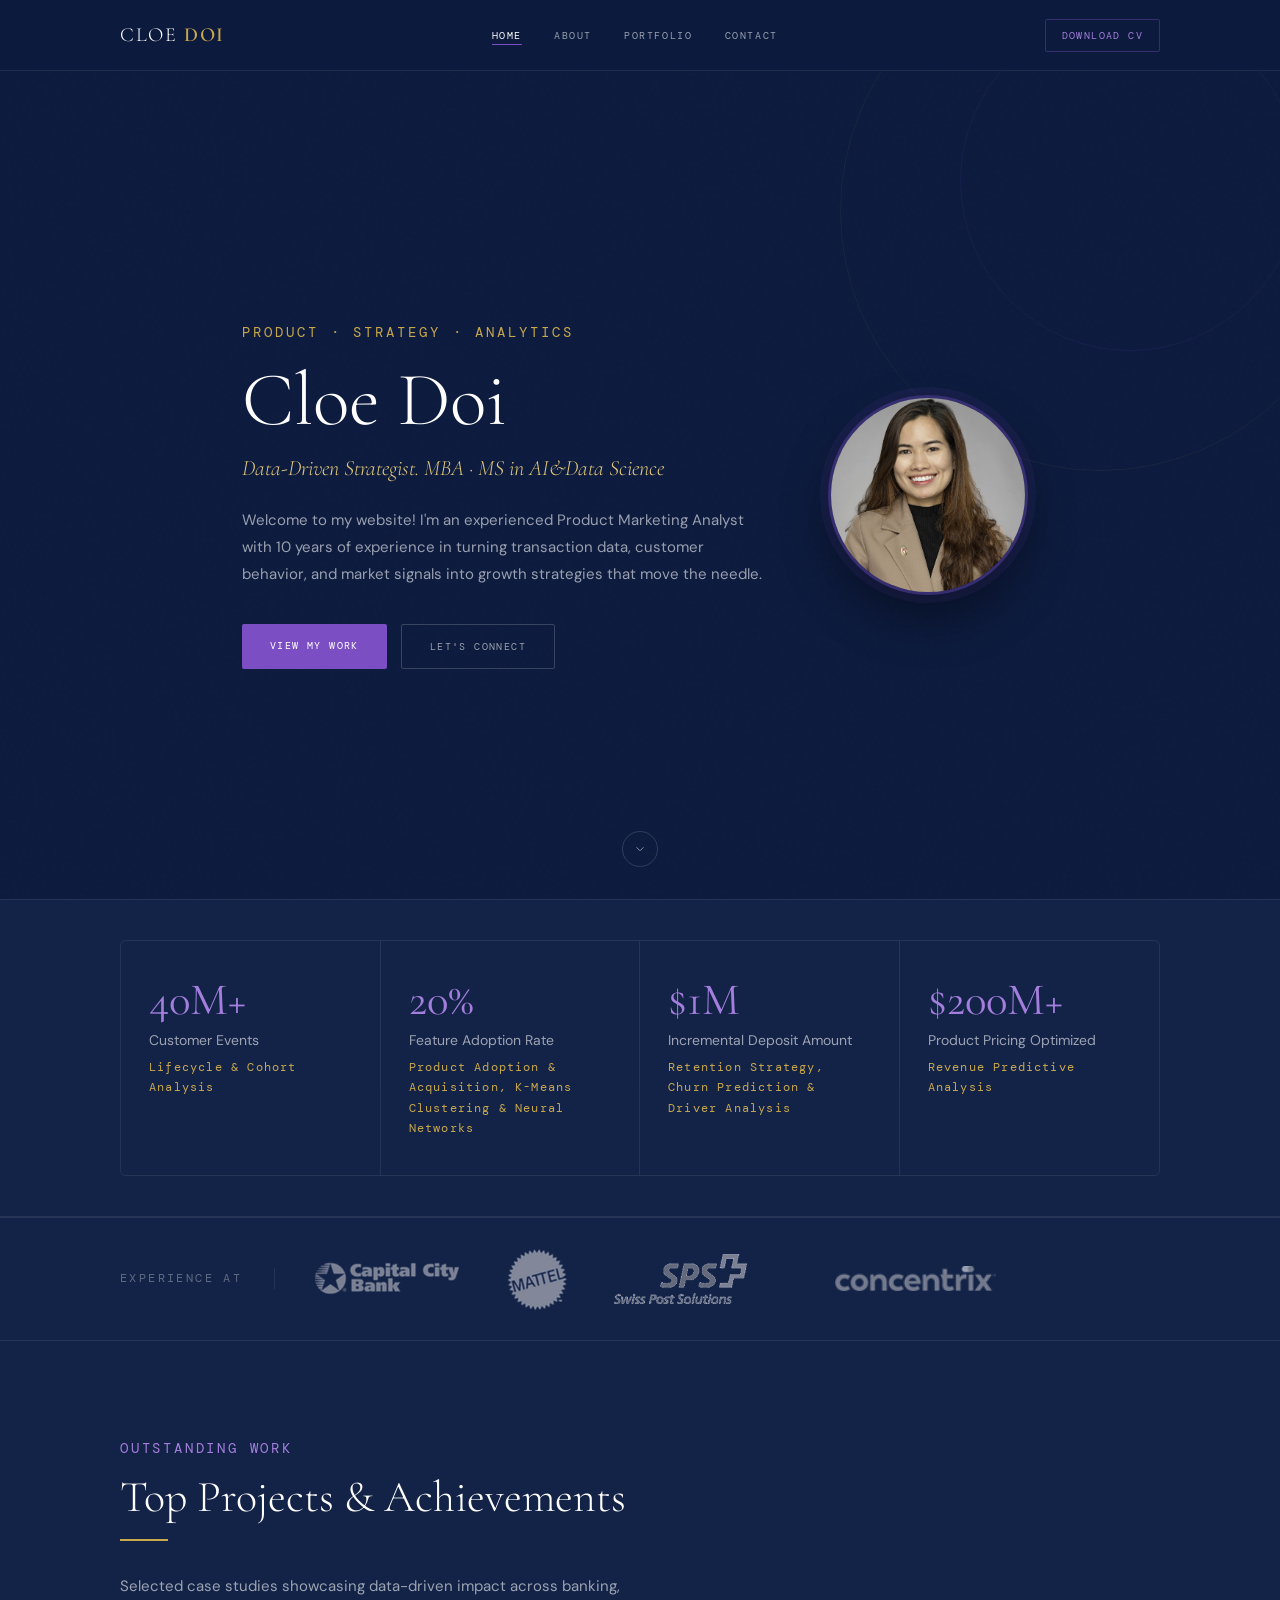
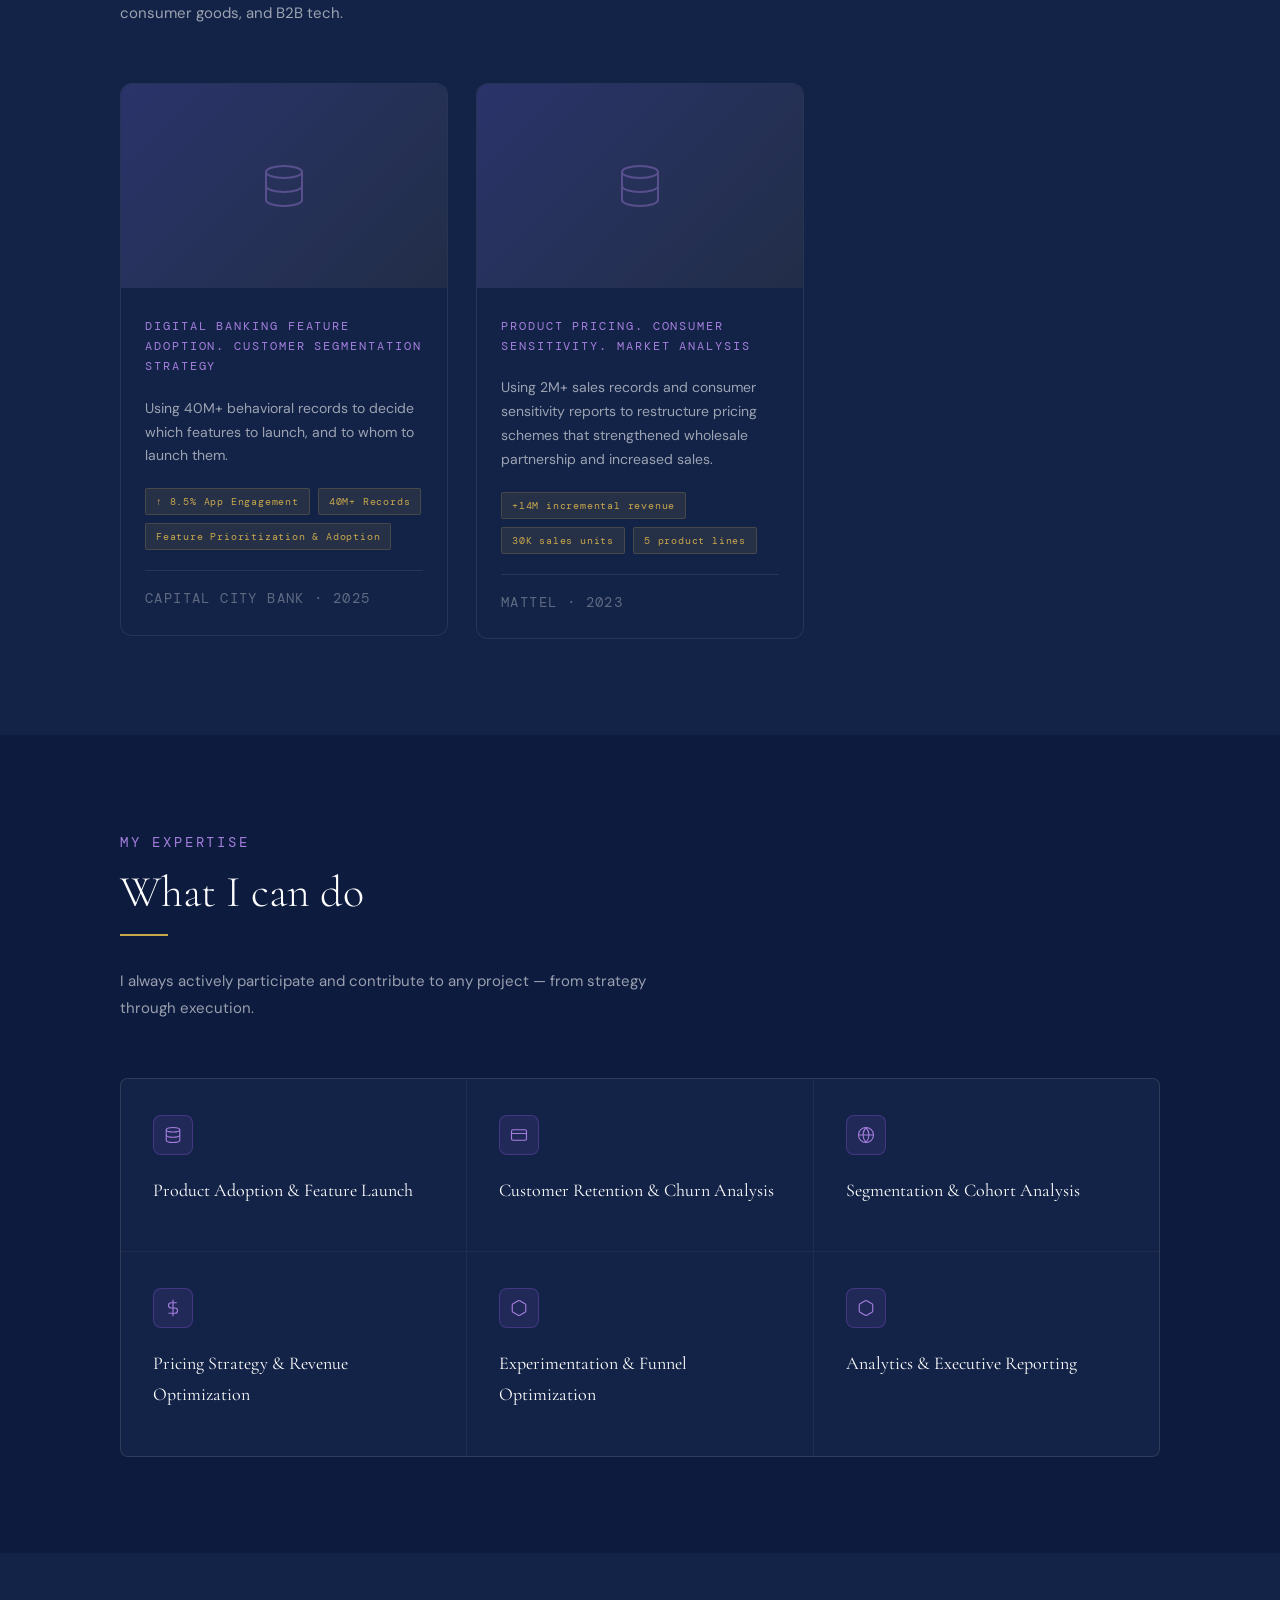
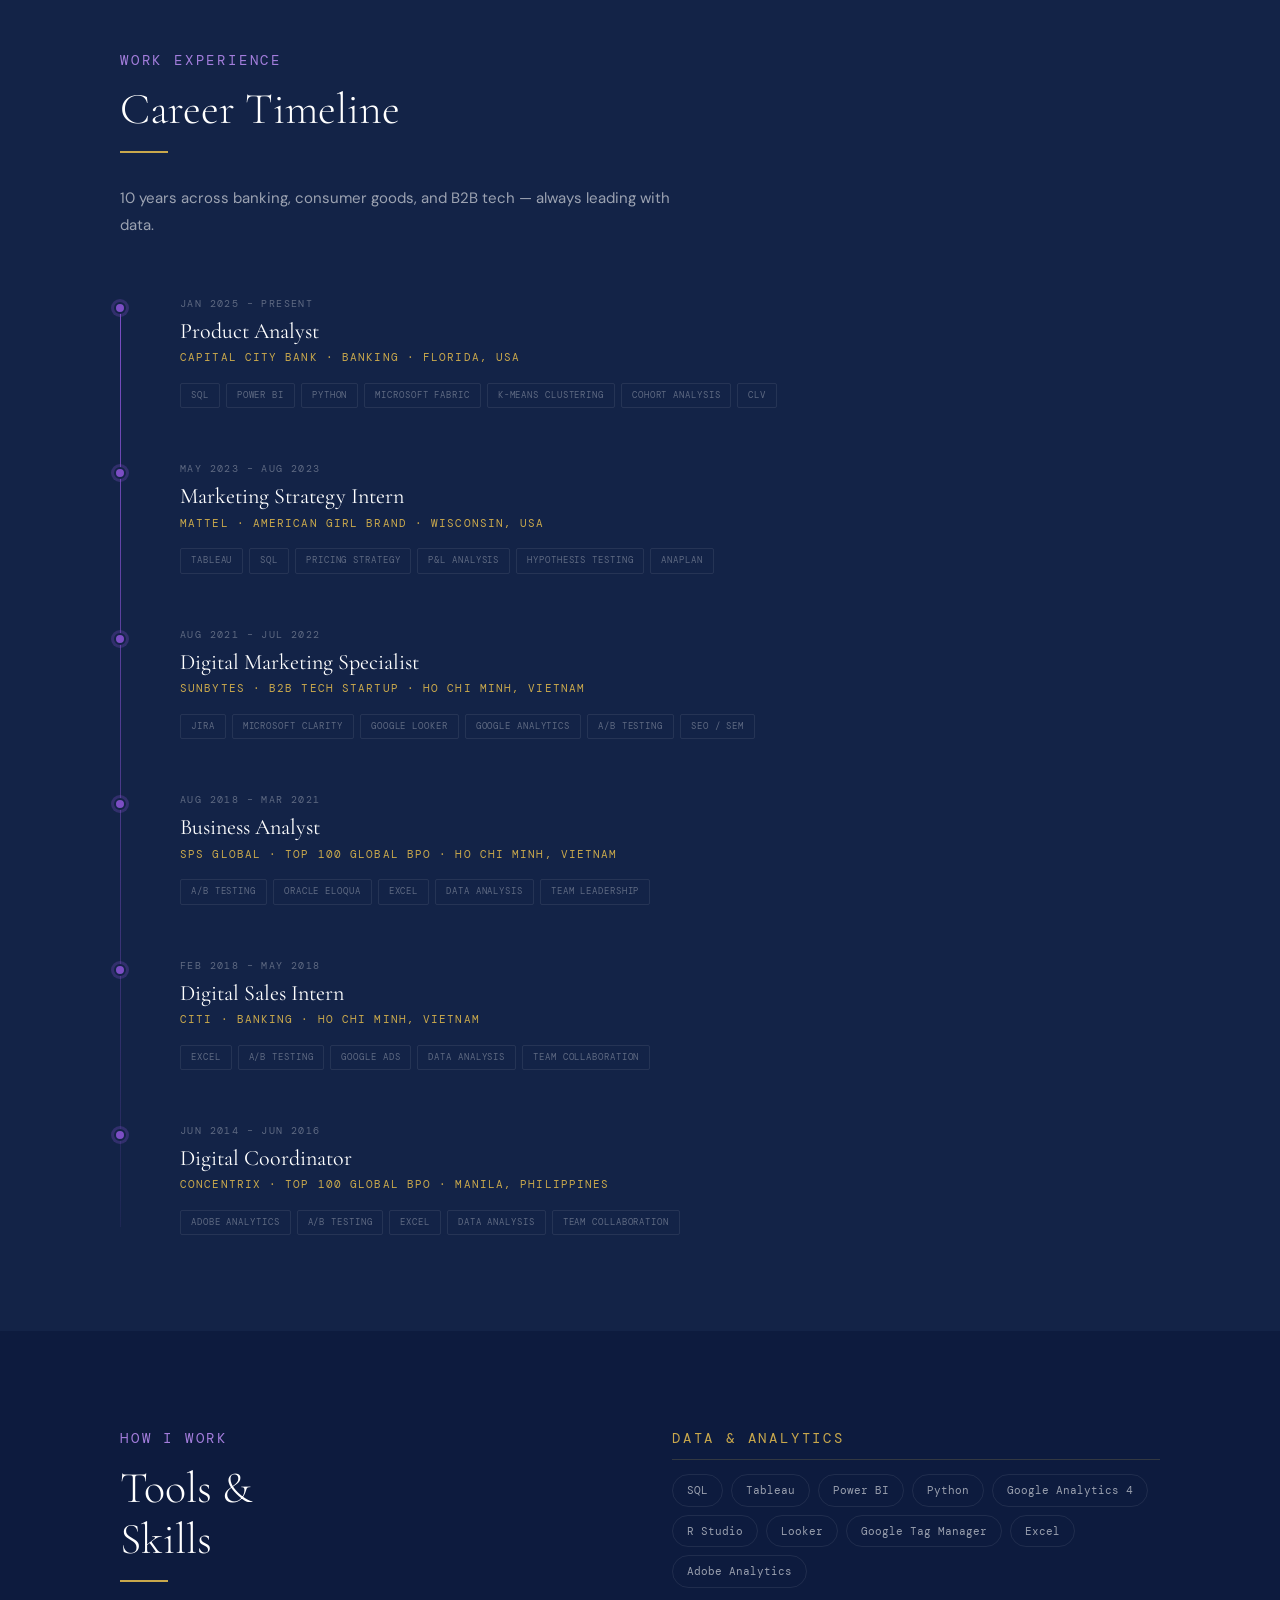
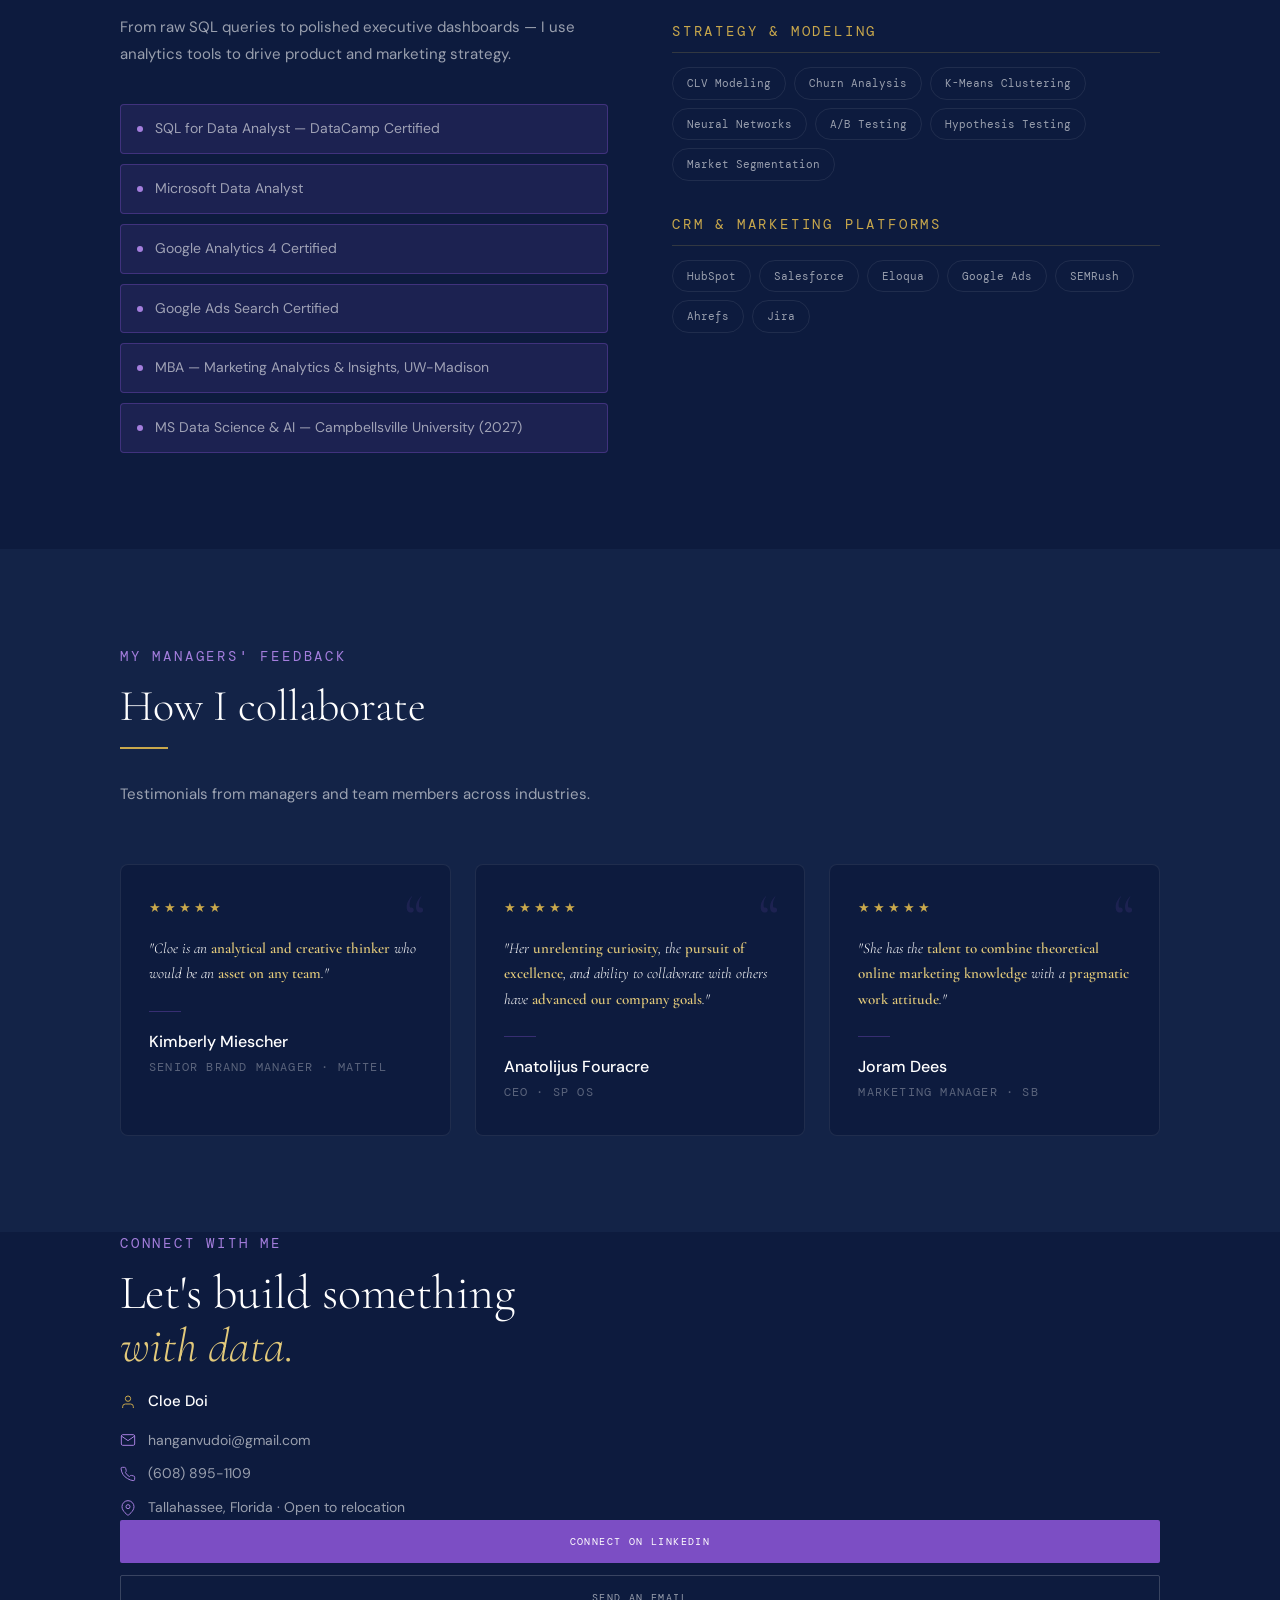
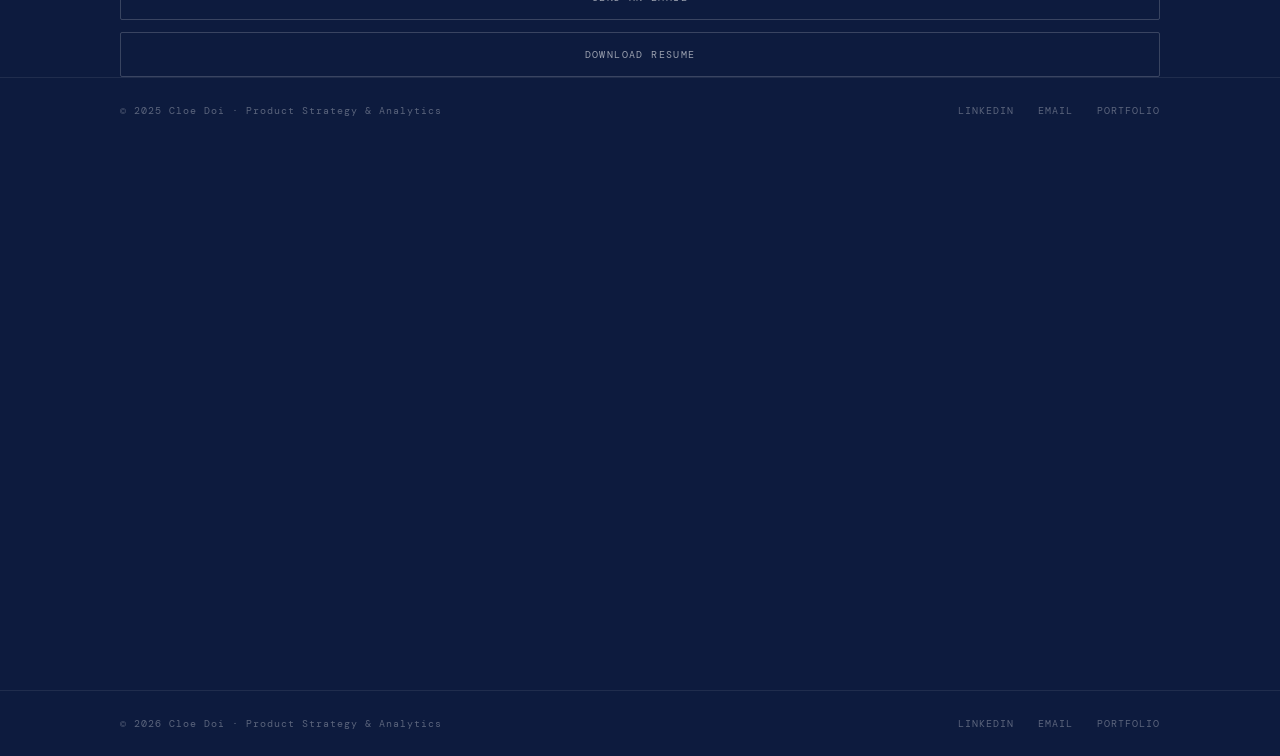
==== commit 9a9666b3: "Add files via upload" ====
--- a/cloe-doi-portfolio/index.html
+++ b/cloe-doi-portfolio/index.html
@@ -22,7 +22,7 @@
         <div class="hero-eyebrow fade-up delay-1">Product · Strategy · Analytics</div>
         <h1 class="hero-name fade-up delay-2">Cloe Doi</h1>
         <p class="hero-title fade-up delay-3">Data-Driven Strategist. MBA · MS in AI&Data Science</p>
-        <p class="hero-desc fade-up delay-4">Welcome to AI-coded my website! I'm an experienced Product Marketing Analyst with 10 years of experience in turning transaction data, customer behavior, and market signals into growth strategies that move the needle.</p>
+        <p class="hero-desc fade-up delay-4">Welcome to my website! I'm an experienced Product Marketing Analyst with 10 years of experience in turning transaction data, customer behavior, and market signals into growth strategies that move the needle.</p>
         <div class="hero-btns fade-up delay-5">
           <a href="https://cdoi90.github.io/cloedoi.github.io/portfolio-1.html" class="btn-primary">View My Work</a>
           <a href="#contact" class="btn-ghost">Let's Connect</a>
@@ -127,6 +127,24 @@
         </div>
       </a>
 
+
+
+      <a href="portfolio-4.html" style="text-decoration:none;color:inherit;">
+        <div class="portfolio-card reveal">
+          <div class="portfolio-card-img-placeholder">
+            <svg viewBox="0 0 24 24"><ellipse cx="12" cy="5" rx="9" ry="3"/><path d="M21 12c0 1.66-4 3-9 3s-9-1.34-9-3"/><path d="M3 5v14c0 1.66 4 3 9 3s9-1.34 9-3V5"/></svg>
+          </div>
+          <div class="portfolio-card-body">
+            <div class="portfolio-card-tag">Product Pricing. Consumer Sensitivity. Market Analysis</div>
+            <h3 class="portfolio-card-title"></h3>
+            <p class="portfolio-card-desc">Using 2M+ sales records and consumer sensitivity reports to restructure pricing schemes that strengthened wholesale partnership and increased sales.</p>
+            <div class="portfolio-card-kpis"><span class="kpi-badge">+14M incremental revenue</span><span class="kpi-badge">30K sales units</span><span class="kpi-badge">5 product lines</span></div>
+            <div class="portfolio-card-footer">
+              <span class="portfolio-card-company">Mattel · 2023</span>
+                          </div>
+          </div>
+        </div>
+      </a>
 </section>
 
 <!-- EXPERTISE -->
@@ -196,7 +214,7 @@
       <div class="tl-item reveal">
         <div class="tl-dot"></div>
         <div class="tl-date">May 2023 – Aug 2023</div>
-        <div class="tl-role">MBA Product Strategy Intern</div>
+        <div class="tl-role">Marketing Strategy Intern</div>
         <div class="tl-company">Mattel · American Girl Brand · Wisconsin, USA</div>
         <div class="tl-tags"><span class="tag">Tableau</span><span class="tag">SQL</span><span class="tag">Pricing Strategy</span><span class="tag">P&amp;L Analysis</span><span class="tag">Hypothesis Testing</span><span class="tag">Anaplan</span></div>
       </div>
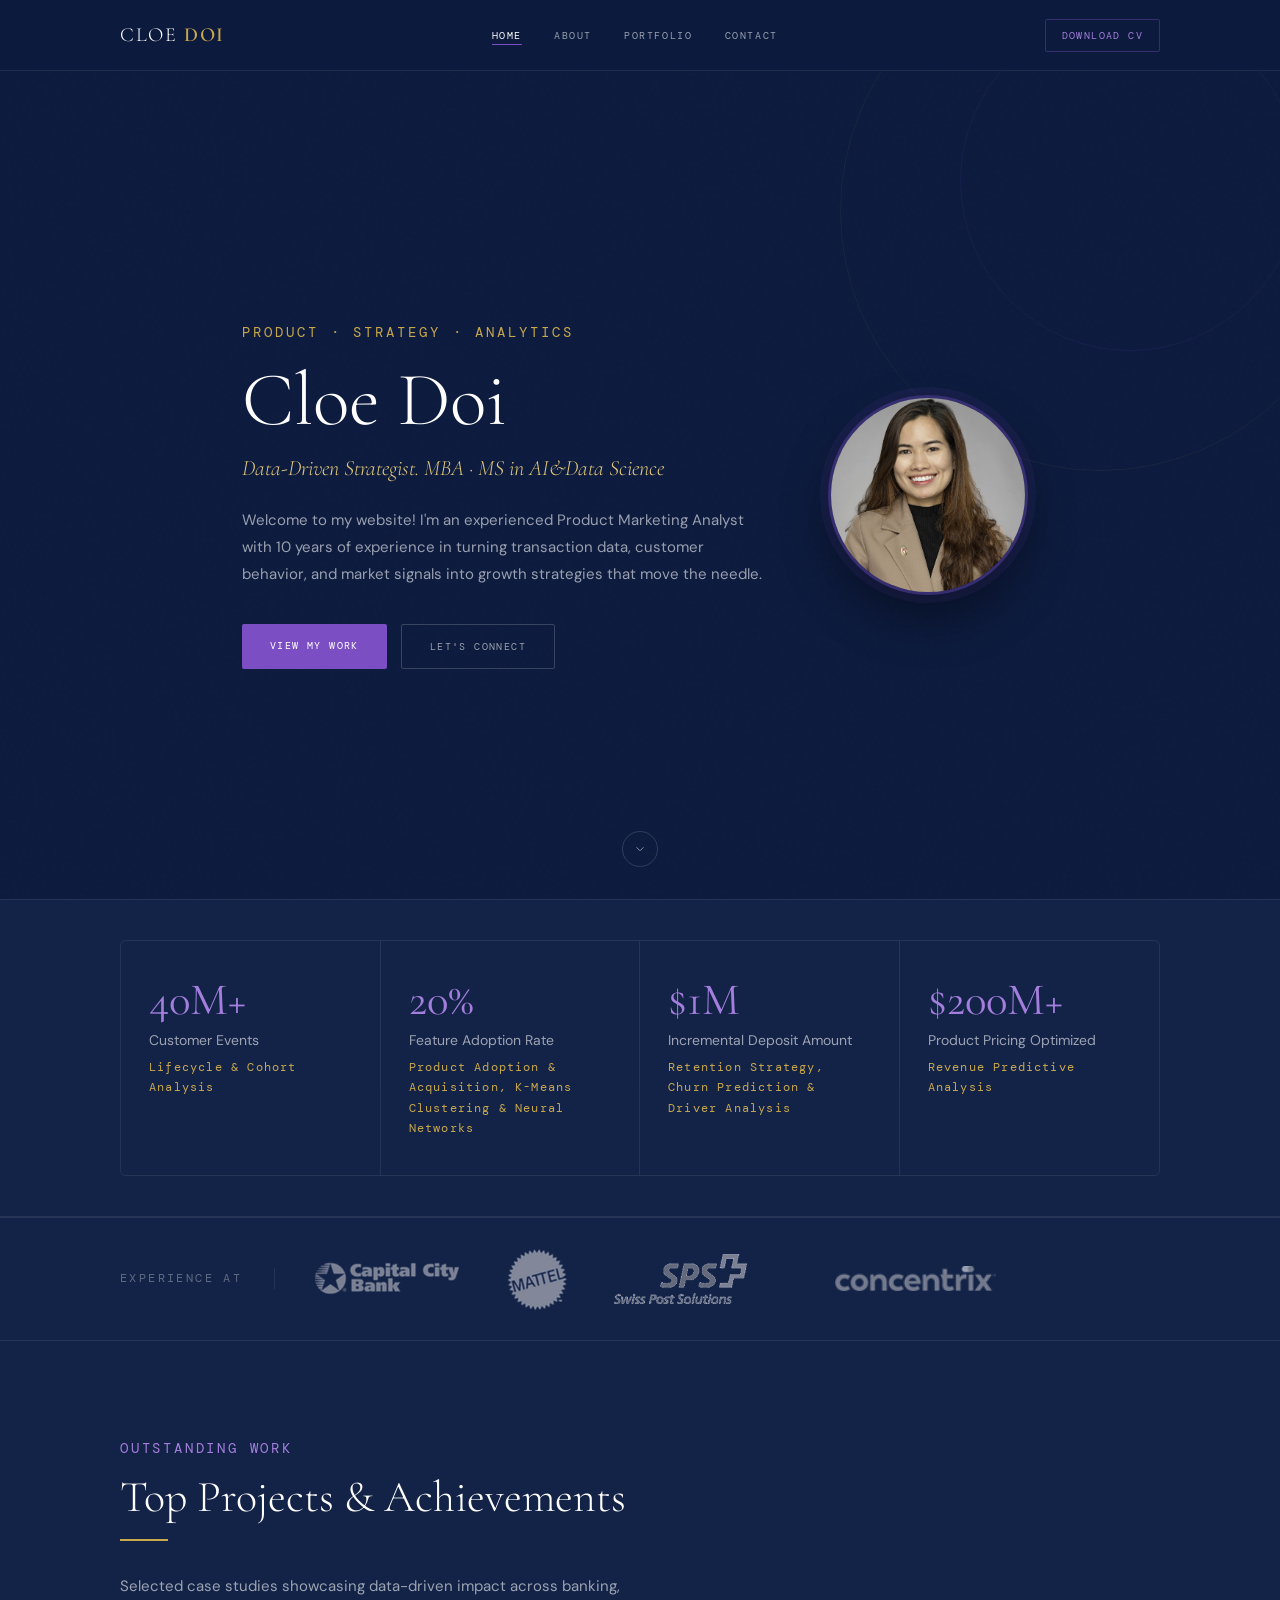
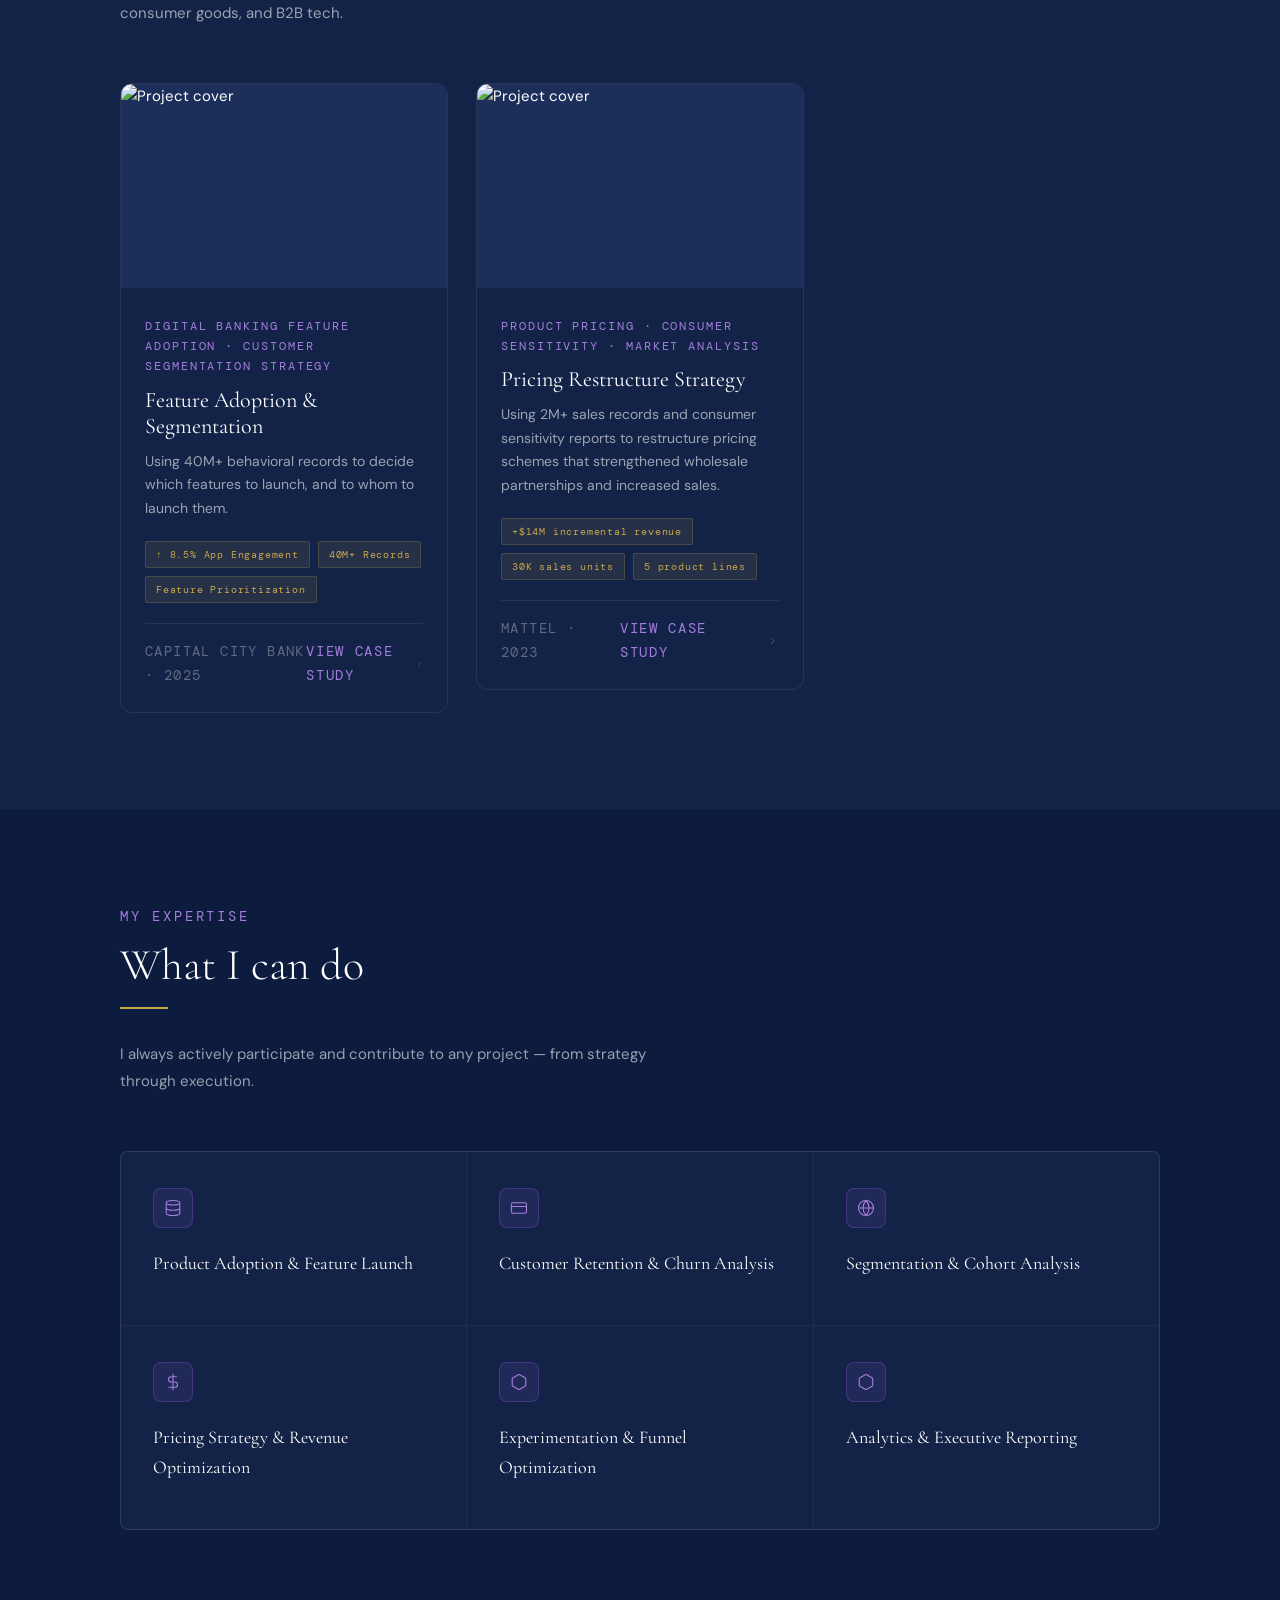
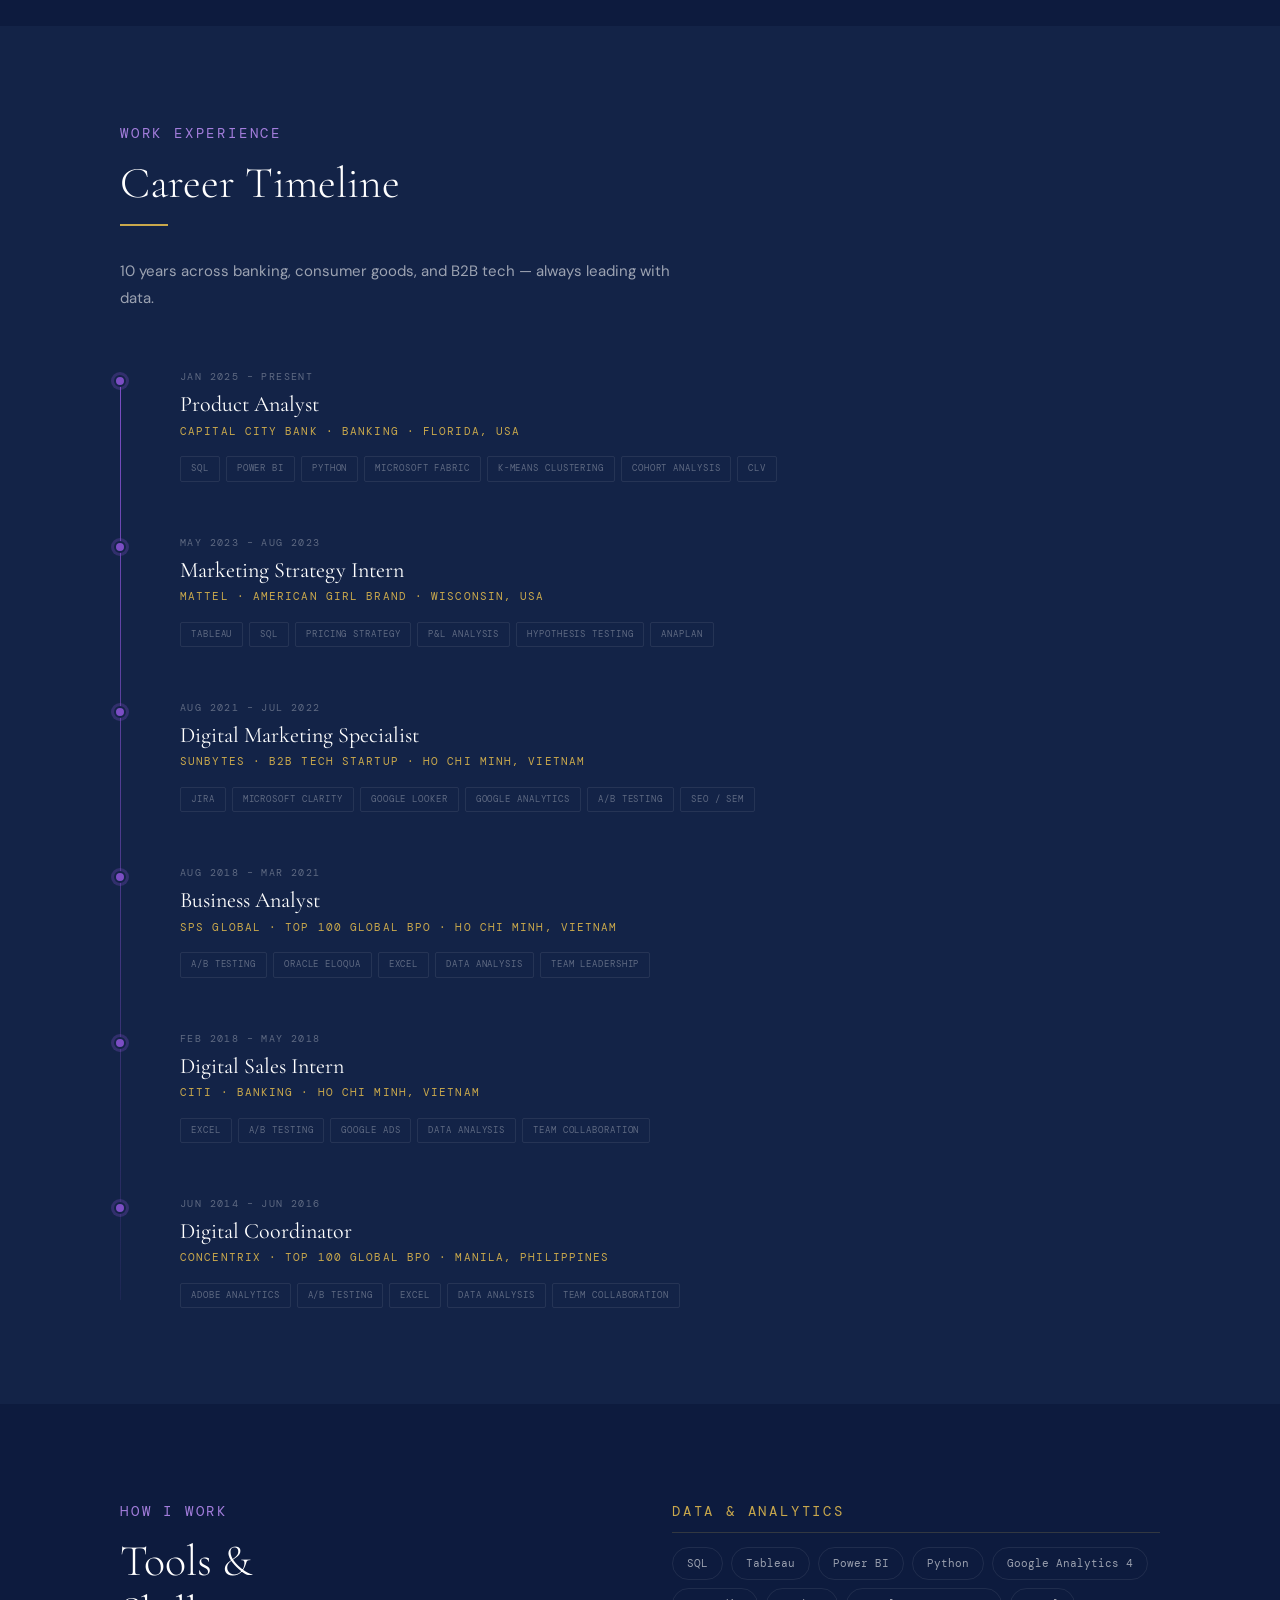
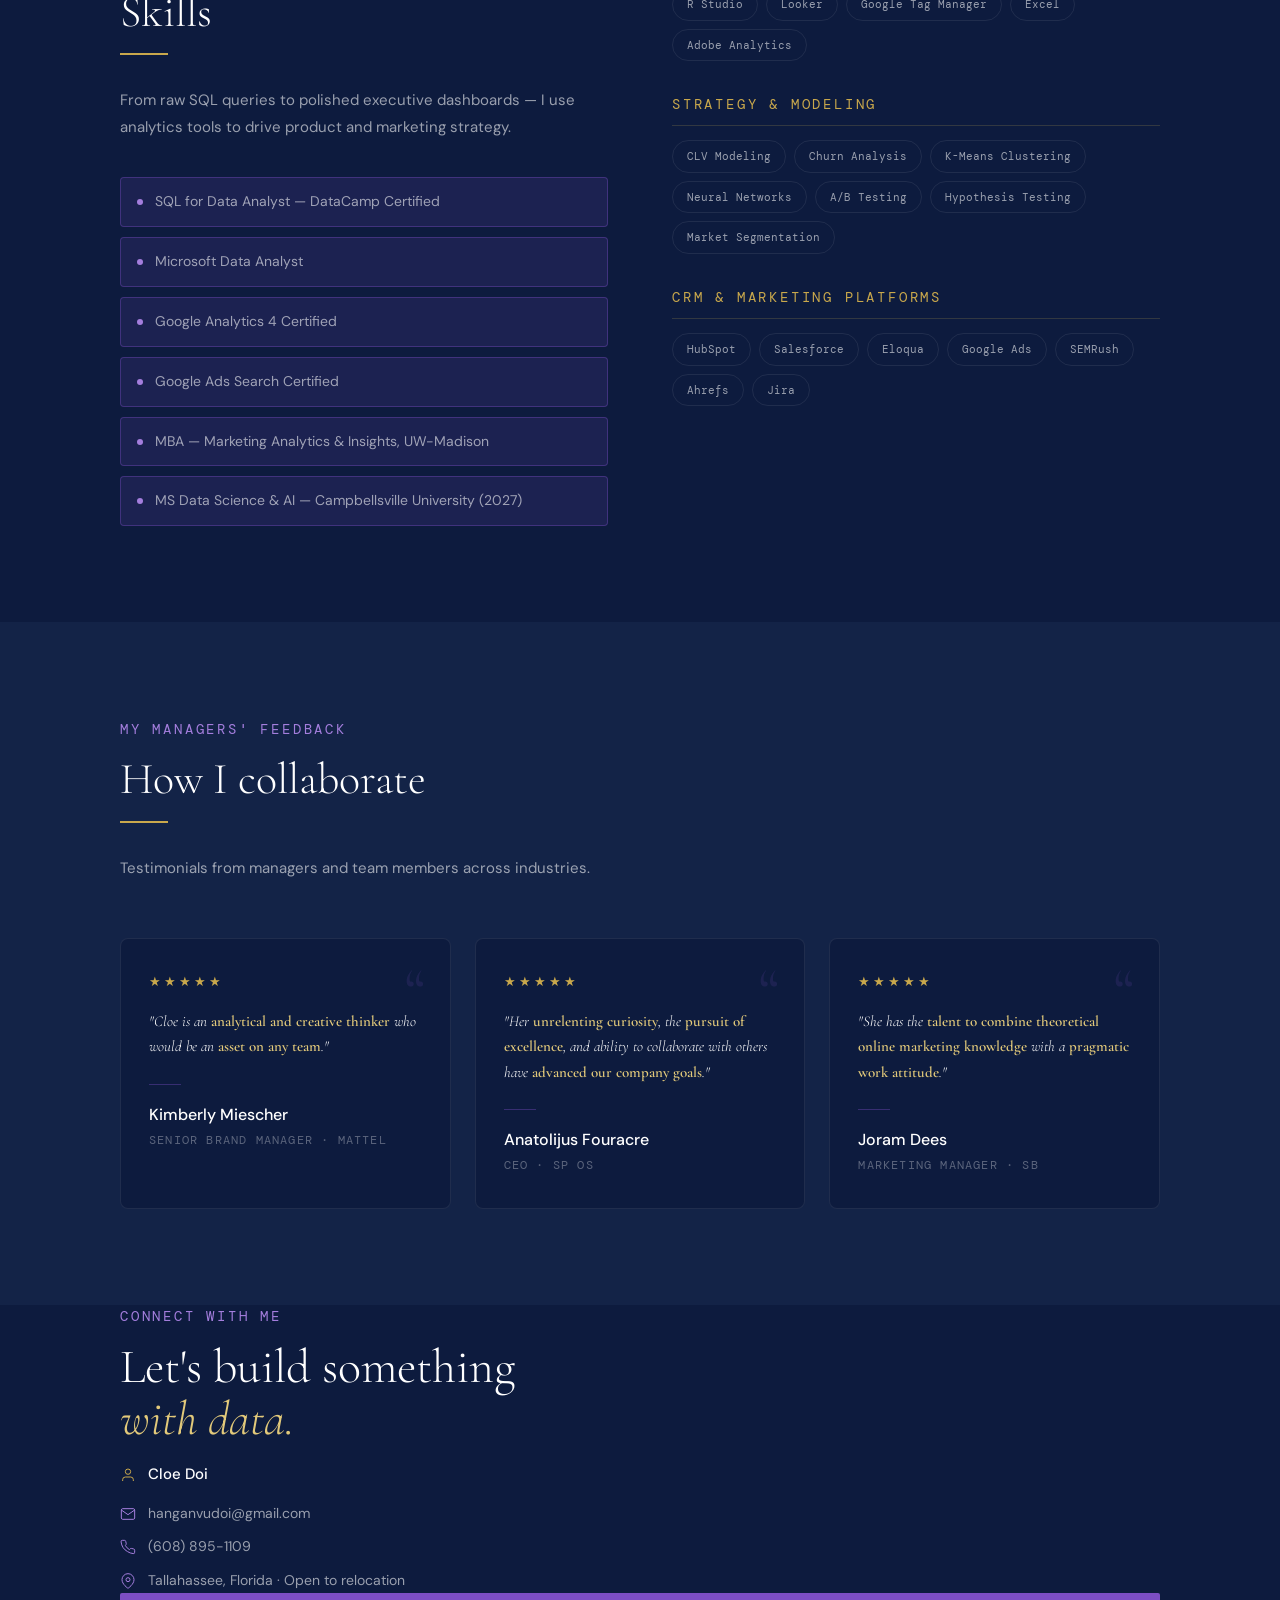
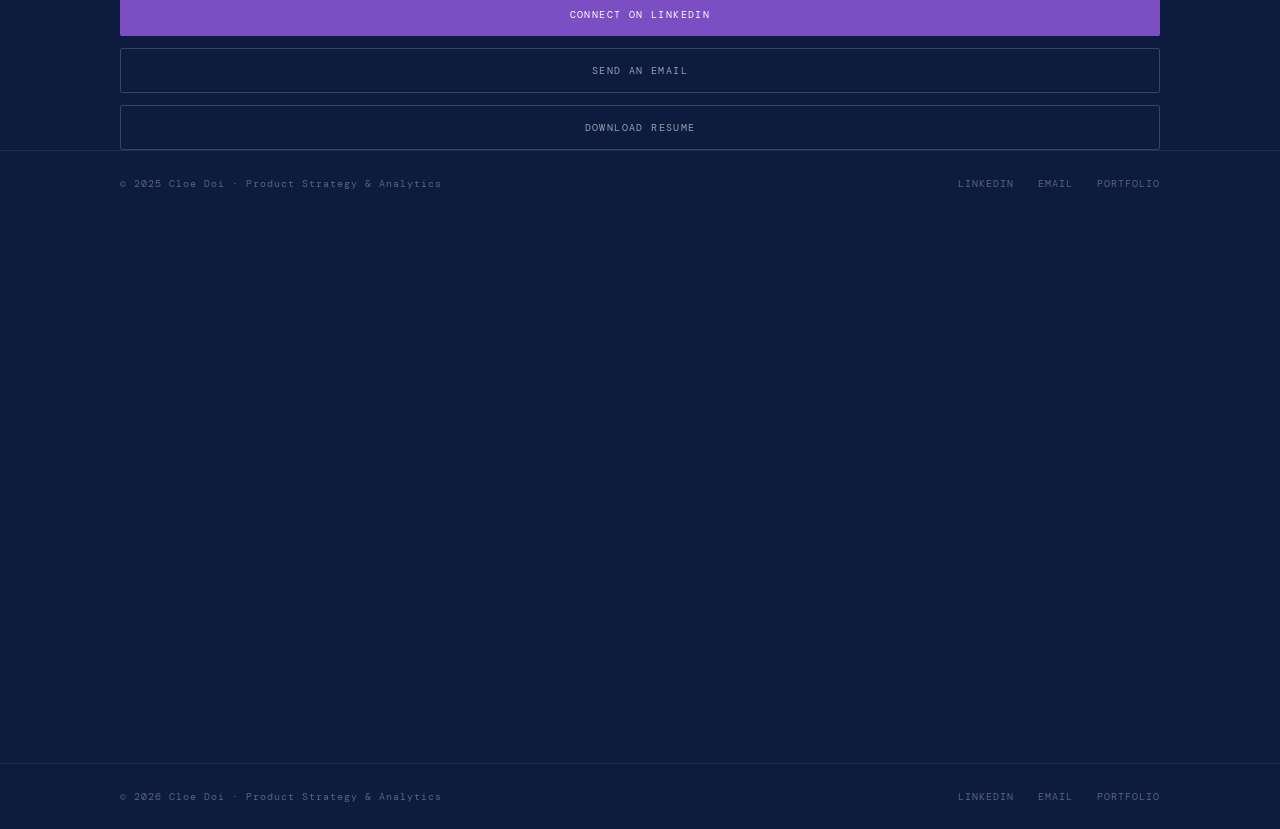
==== commit 5ecc13f7: "Add files via upload" ====
--- a/cloe-doi-portfolio/index.html
+++ b/cloe-doi-portfolio/index.html
@@ -108,43 +108,40 @@
     </div>
     <div class="portfolio-grid">
 
-
-
       <a href="portfolio-1.html" style="text-decoration:none;color:inherit;">
         <div class="portfolio-card reveal">
-          <div class="portfolio-card-img-placeholder">
-            <svg viewBox="0 0 24 24"><ellipse cx="12" cy="5" rx="9" ry="3"/><path d="M21 12c0 1.66-4 3-9 3s-9-1.34-9-3"/><path d="M3 5v14c0 1.66 4 3 9 3s9-1.34 9-3V5"/></svg>
-          </div>
+          <img class="portfolio-card-img" src="assets/images/portfolio-card-1.png" alt="Project cover">
           <div class="portfolio-card-body">
-            <div class="portfolio-card-tag">Digital Banking Feature Adoption. Customer Segmentation Strategy</div>
-            <h3 class="portfolio-card-title"></h3>
+            <div class="portfolio-card-tag">Digital Banking Feature Adoption · Customer Segmentation Strategy</div>
+            <h3 class="portfolio-card-title">Feature Adoption &amp; Segmentation</h3>
             <p class="portfolio-card-desc">Using 40M+ behavioral records to decide which features to launch, and to whom to launch them.</p>
-            <div class="portfolio-card-kpis"><span class="kpi-badge">↑ 8.5% App Engagement</span><span class="kpi-badge">40M+ Records</span><span class="kpi-badge">Feature Prioritization & Adoption </span></div>
+            <div class="portfolio-card-kpis"><span class="kpi-badge">↑ 8.5% App Engagement</span><span class="kpi-badge">40M+ Records</span><span class="kpi-badge">Feature Prioritization</span></div>
             <div class="portfolio-card-footer">
               <span class="portfolio-card-company">Capital City Bank · 2025</span>
-                          </div>
+              <span class="portfolio-card-link">View Case Study <svg viewBox="0 0 24 24"><polyline points="9 18 15 12 9 6"/></svg></span>
+            </div>
           </div>
         </div>
       </a>
-
-
 
       <a href="portfolio-4.html" style="text-decoration:none;color:inherit;">
         <div class="portfolio-card reveal">
-          <div class="portfolio-card-img-placeholder">
-            <svg viewBox="0 0 24 24"><ellipse cx="12" cy="5" rx="9" ry="3"/><path d="M21 12c0 1.66-4 3-9 3s-9-1.34-9-3"/><path d="M3 5v14c0 1.66 4 3 9 3s9-1.34 9-3V5"/></svg>
-          </div>
+          <img class="portfolio-card-img" src="assets/images/portfolio-card-2.png" alt="Project cover">
           <div class="portfolio-card-body">
-            <div class="portfolio-card-tag">Product Pricing. Consumer Sensitivity. Market Analysis</div>
-            <h3 class="portfolio-card-title"></h3>
-            <p class="portfolio-card-desc">Using 2M+ sales records and consumer sensitivity reports to restructure pricing schemes that strengthened wholesale partnership and increased sales.</p>
-            <div class="portfolio-card-kpis"><span class="kpi-badge">+14M incremental revenue</span><span class="kpi-badge">30K sales units</span><span class="kpi-badge">5 product lines</span></div>
+            <div class="portfolio-card-tag">Product Pricing · Consumer Sensitivity · Market Analysis</div>
+            <h3 class="portfolio-card-title">Pricing Restructure Strategy</h3>
+            <p class="portfolio-card-desc">Using 2M+ sales records and consumer sensitivity reports to restructure pricing schemes that strengthened wholesale partnerships and increased sales.</p>
+            <div class="portfolio-card-kpis"><span class="kpi-badge">+$14M incremental revenue</span><span class="kpi-badge">30K sales units</span><span class="kpi-badge">5 product lines</span></div>
             <div class="portfolio-card-footer">
               <span class="portfolio-card-company">Mattel · 2023</span>
-                          </div>
+              <span class="portfolio-card-link">View Case Study <svg viewBox="0 0 24 24"><polyline points="9 18 15 12 9 6"/></svg></span>
+            </div>
           </div>
         </div>
       </a>
+
+    </div>
+  </div>
 </section>
 
 <!-- EXPERTISE -->
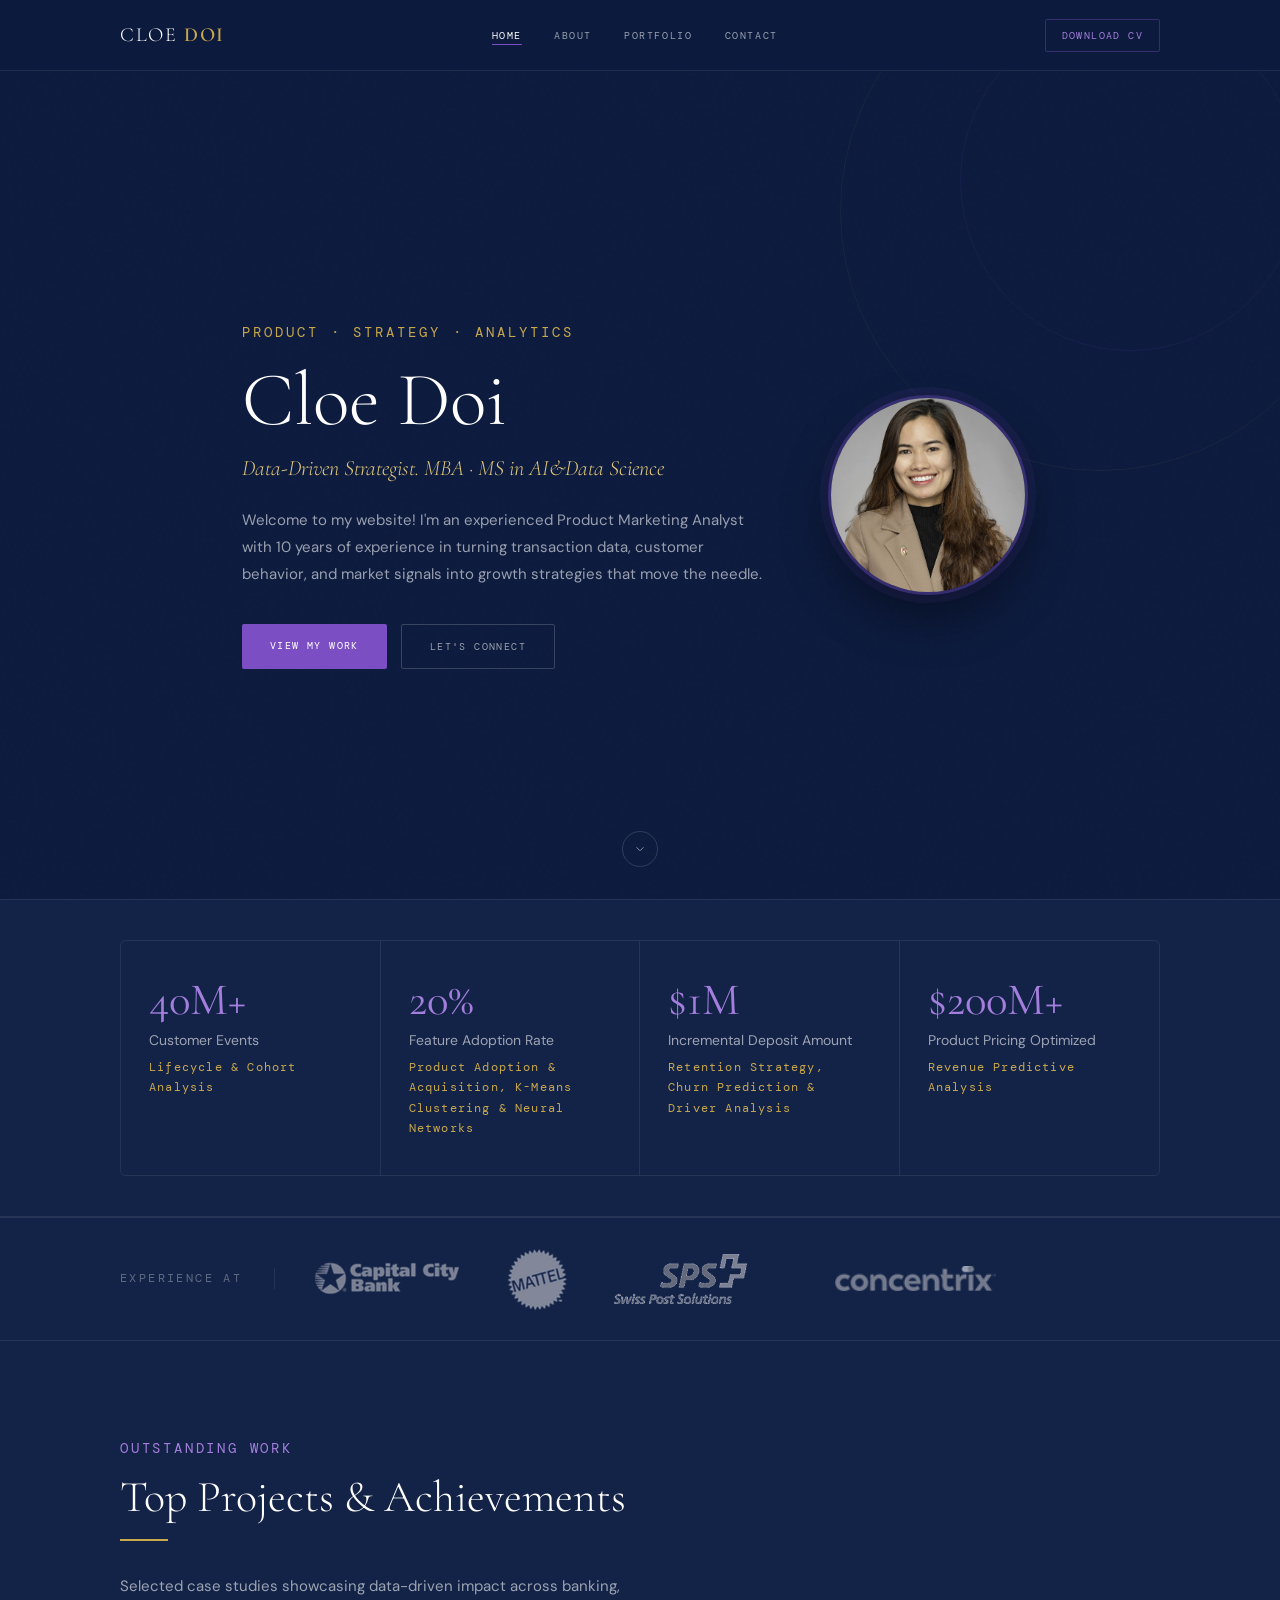
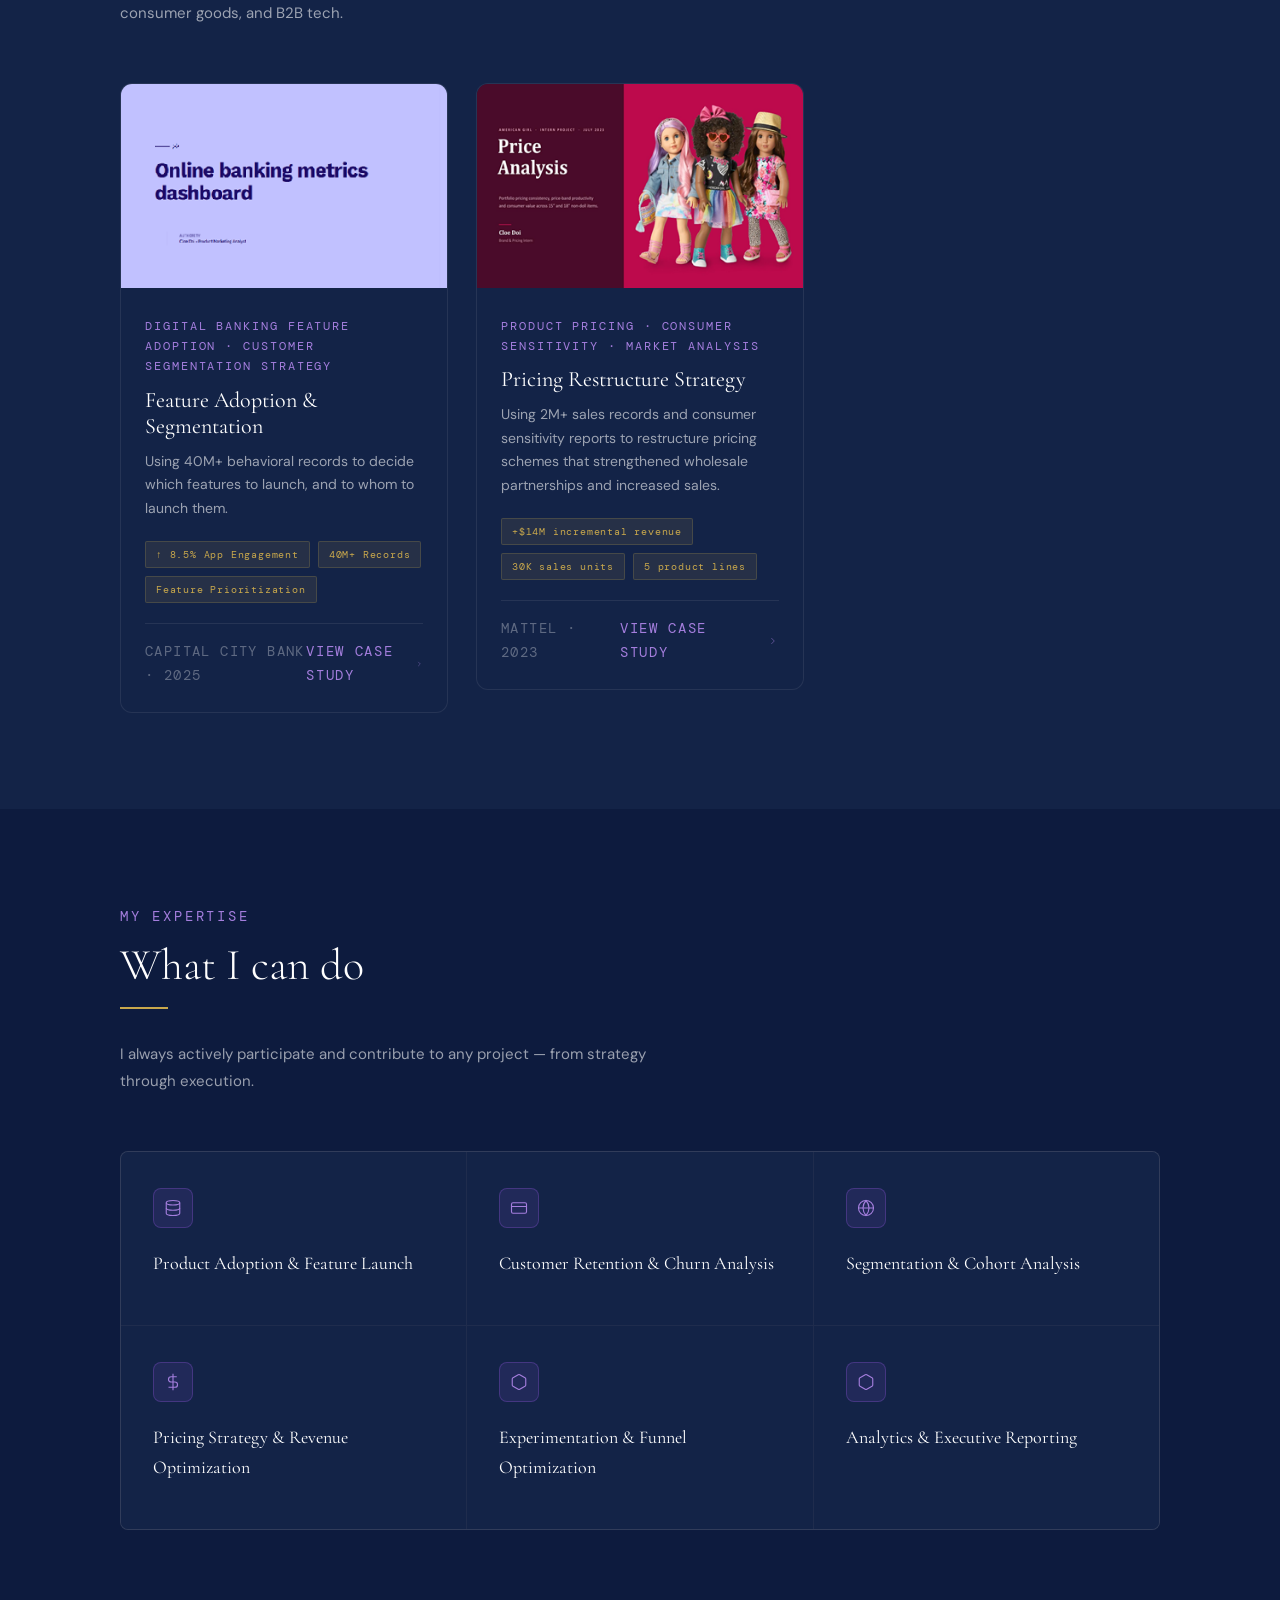
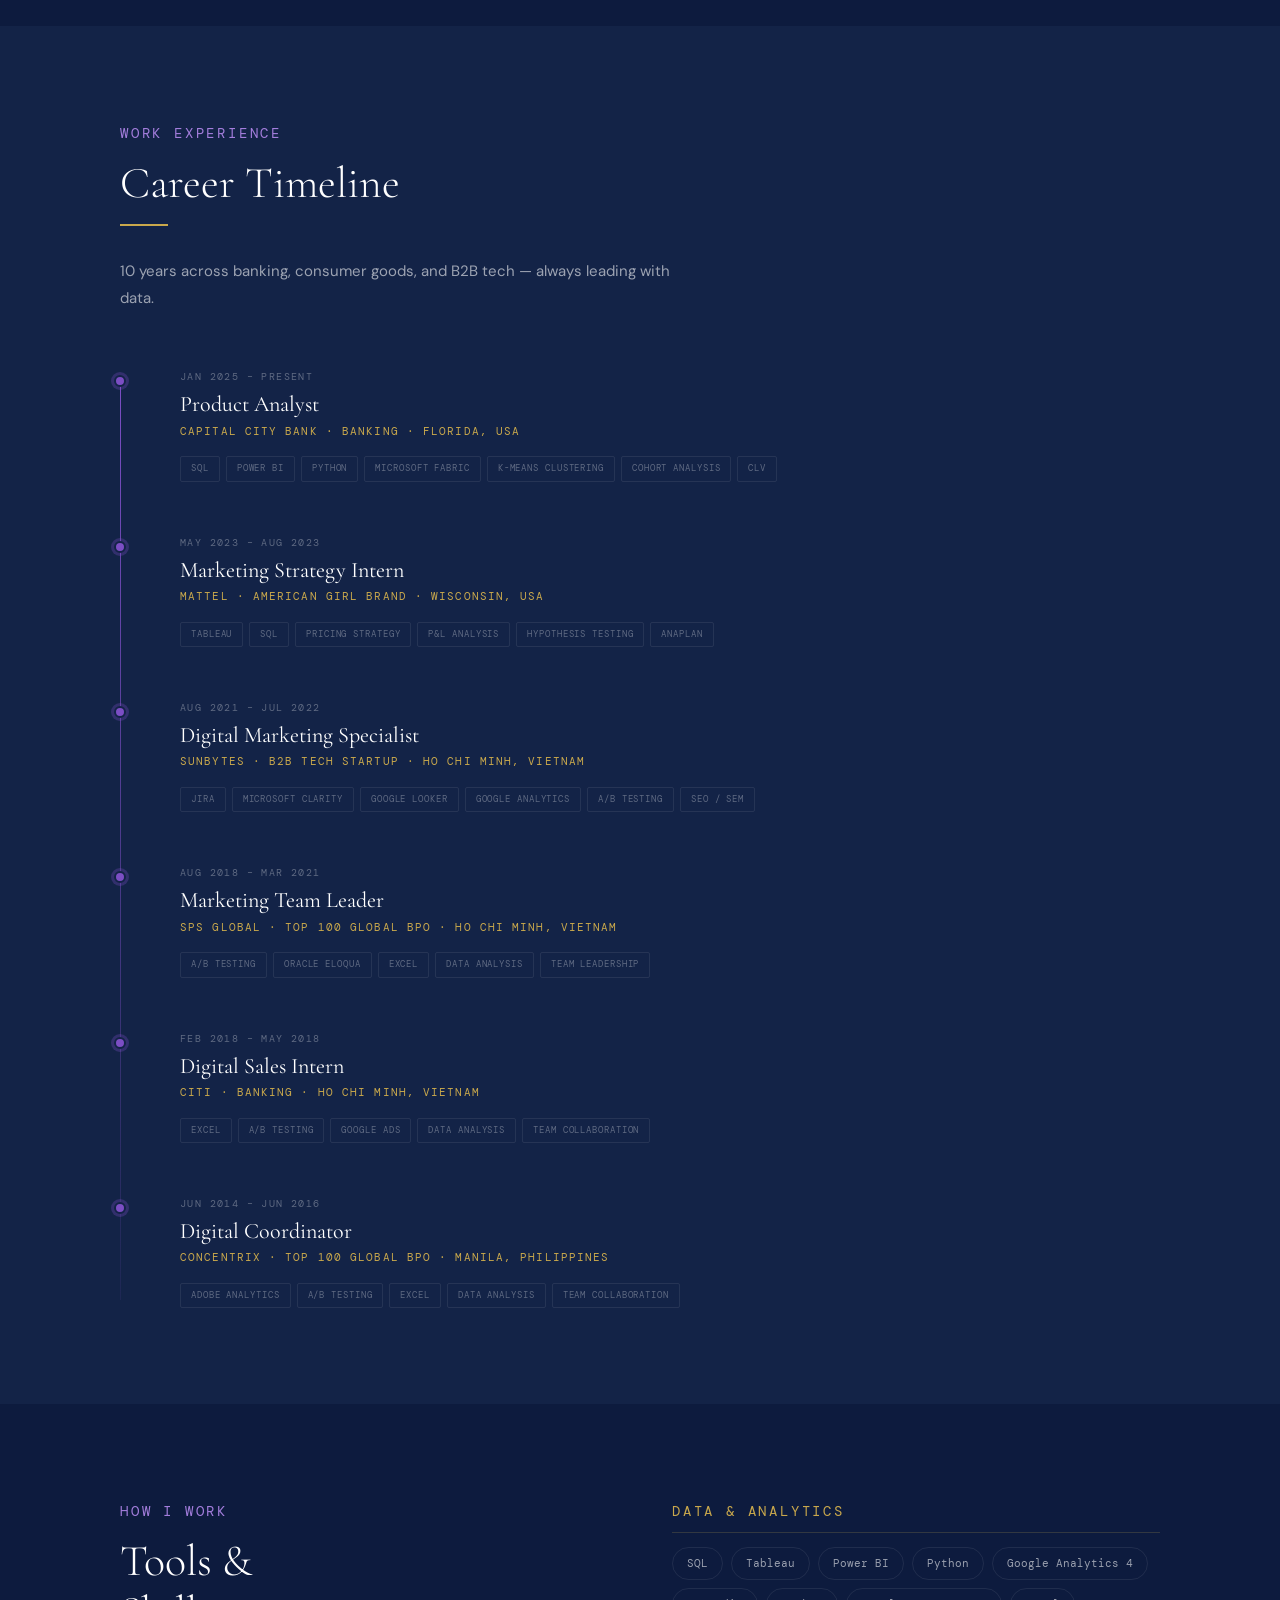
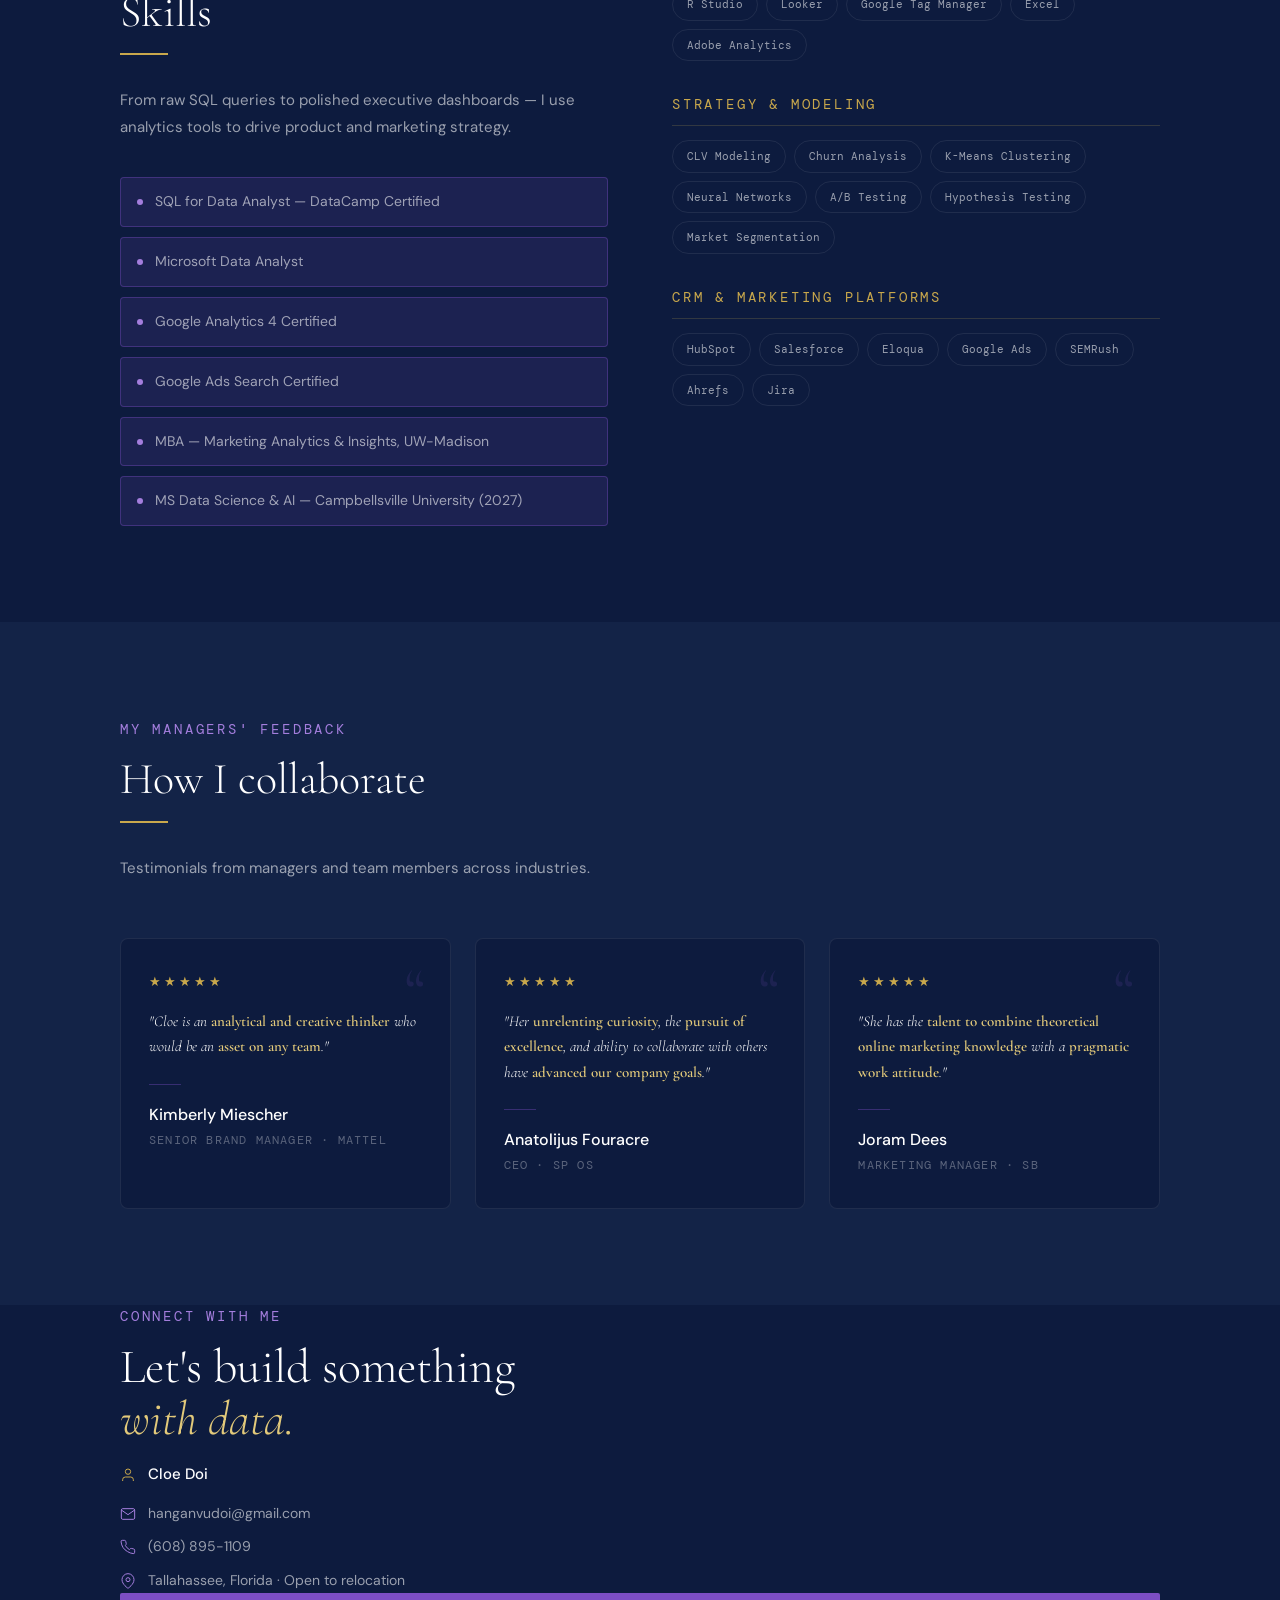
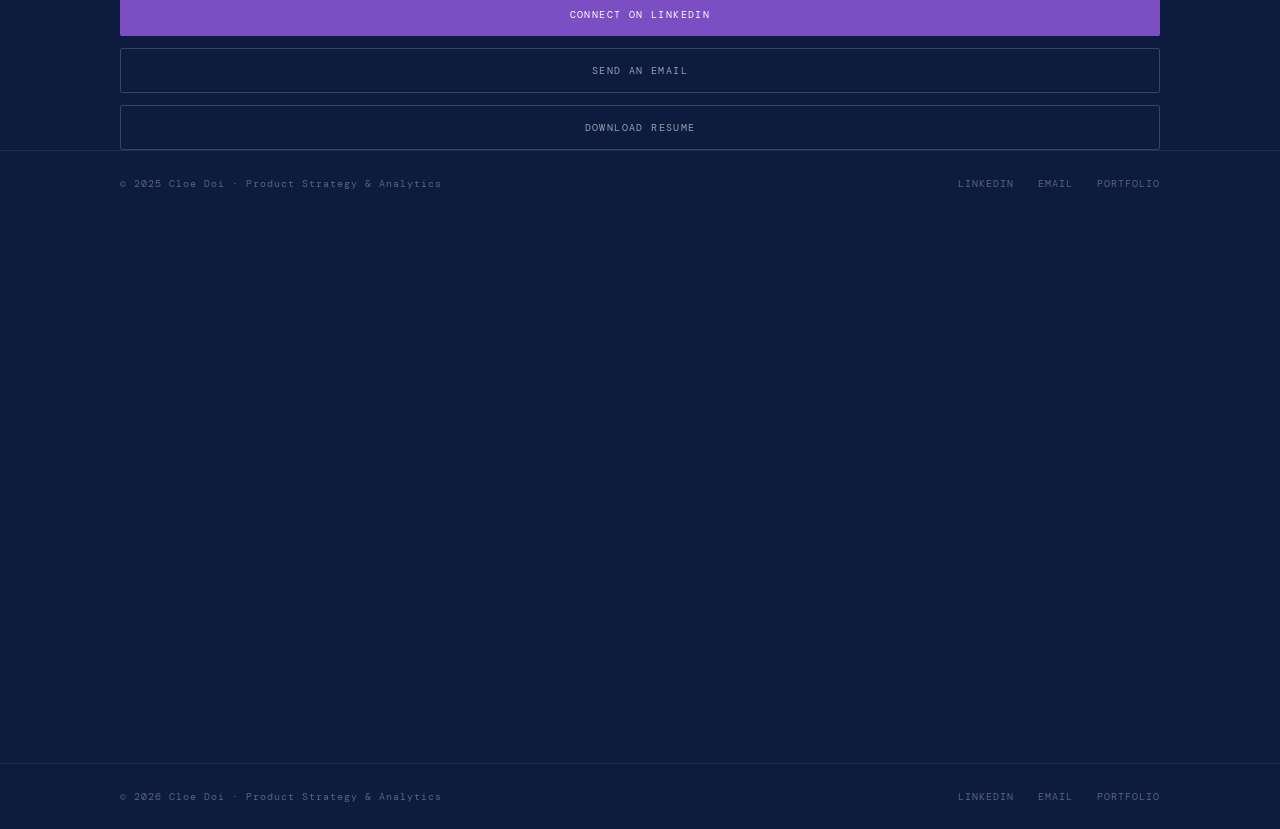
==== commit 7575d302: "Update index.html" ====
--- a/cloe-doi-portfolio/index.html
+++ b/cloe-doi-portfolio/index.html
@@ -227,7 +227,7 @@
       <div class="tl-item reveal">
         <div class="tl-dot"></div>
         <div class="tl-date">Aug 2018 – Mar 2021</div>
-        <div class="tl-role">Business Analyst</div>
+        <div class="tl-role">Marketing Team Leader</div>
         <div class="tl-company">SPS Global · Top 100 Global BPO · Ho Chi Minh, Vietnam</div>
         <div class="tl-tags"><span class="tag">A/B Testing</span><span class="tag">Oracle Eloqua</span><span class="tag">Excel</span><span class="tag">Data Analysis</span><span class="tag">Team Leadership</span></div>
       </div>
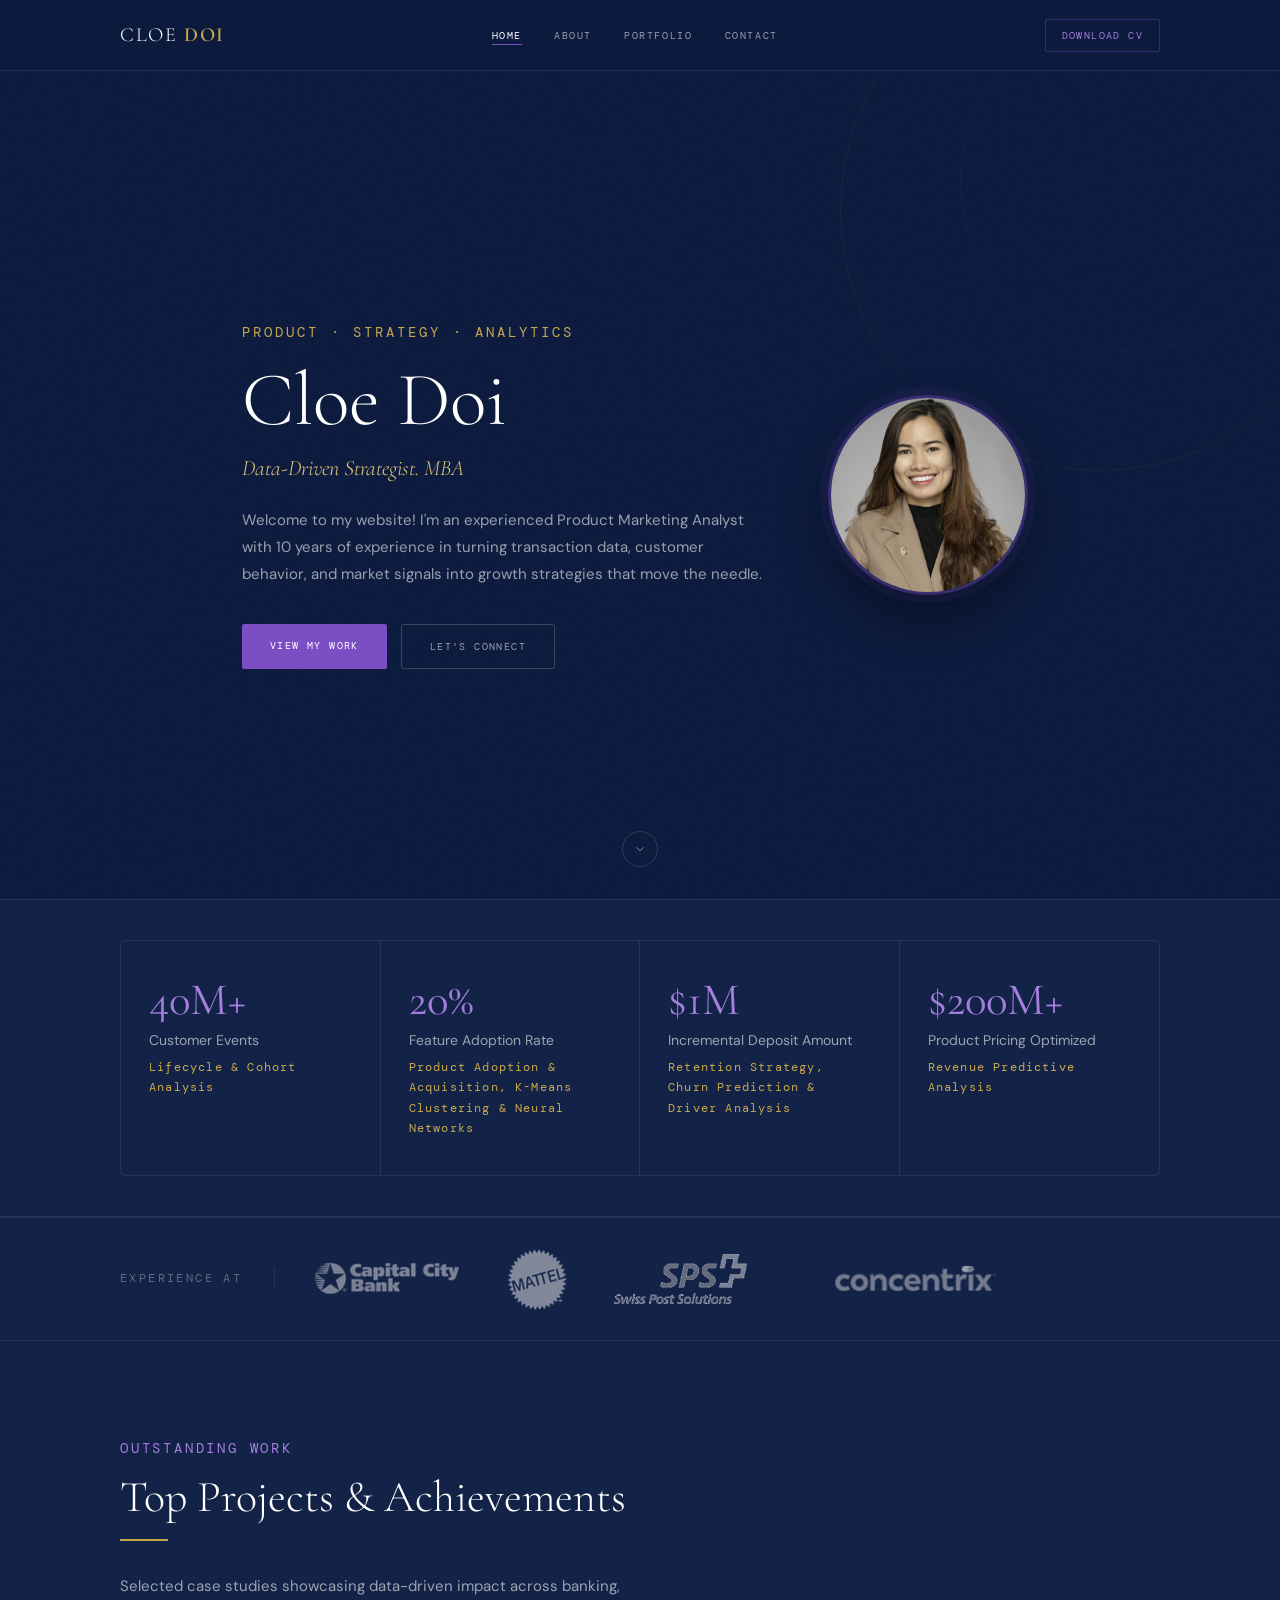
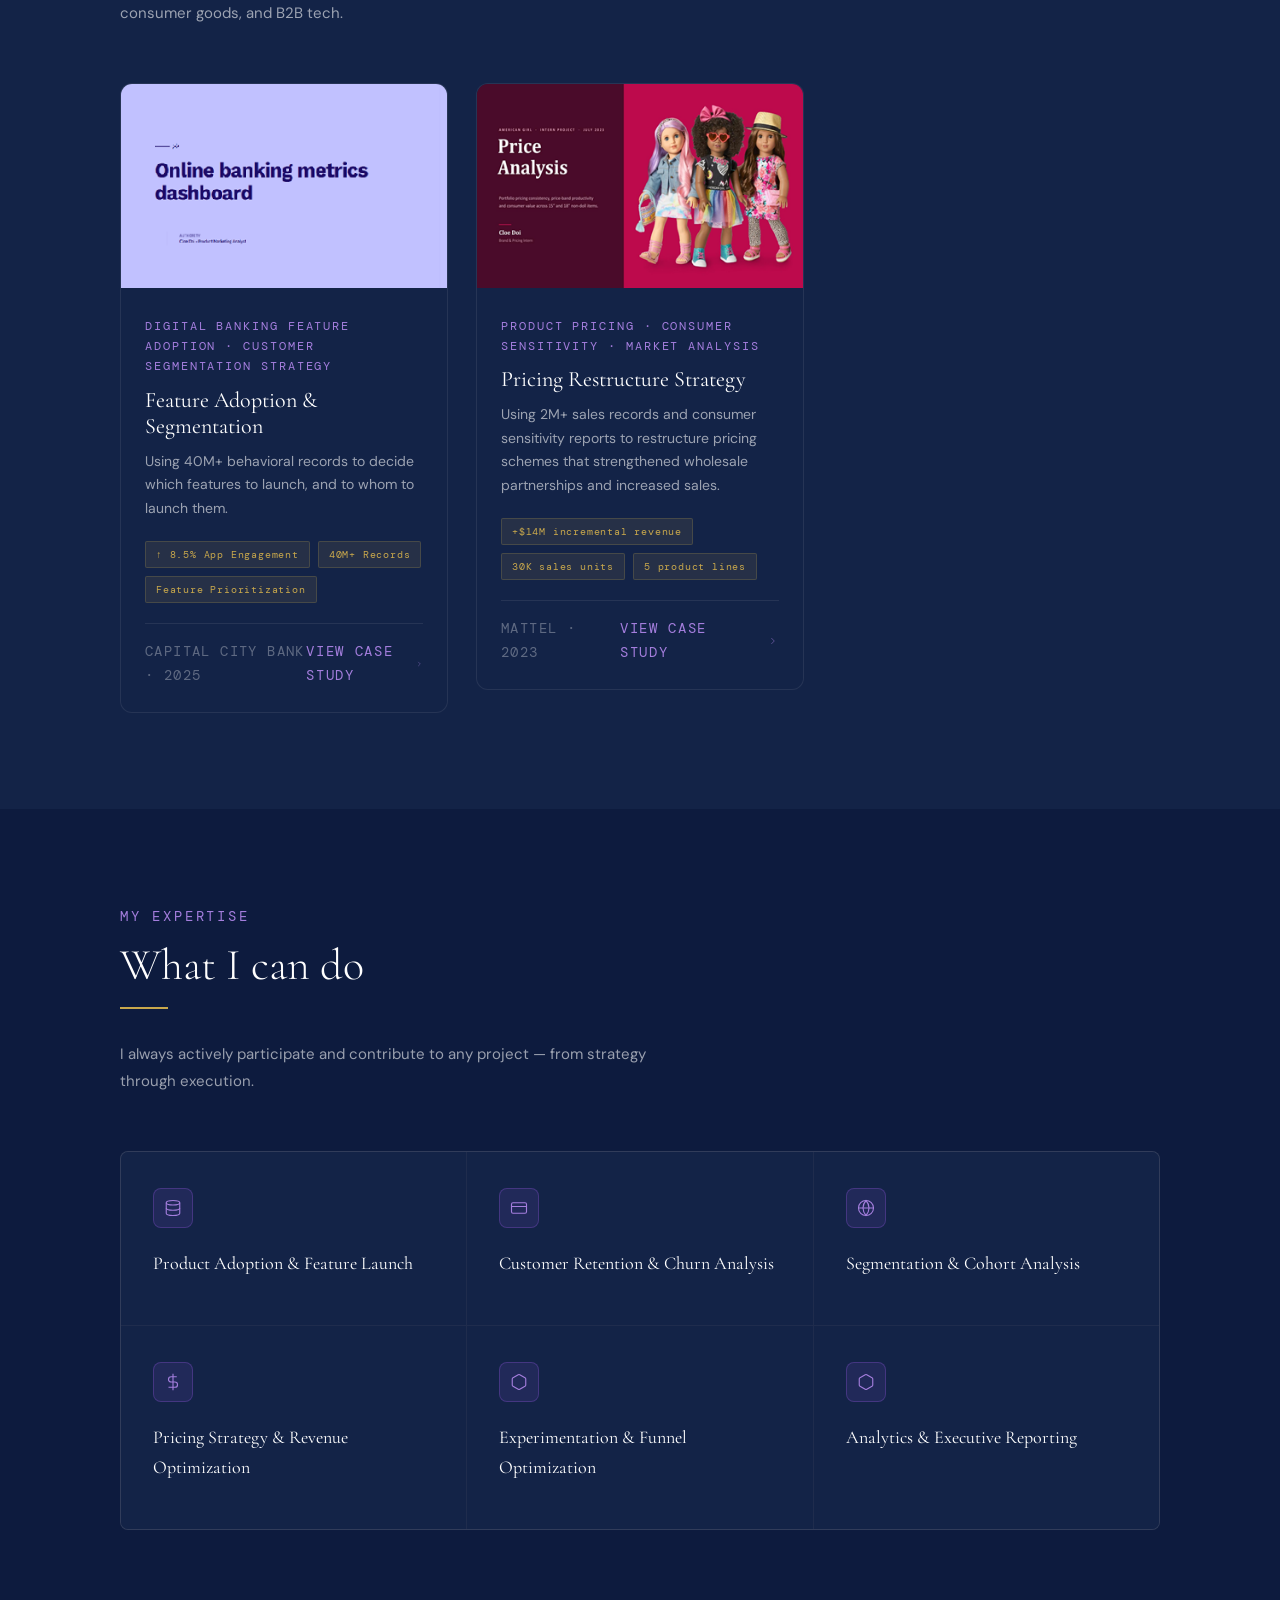
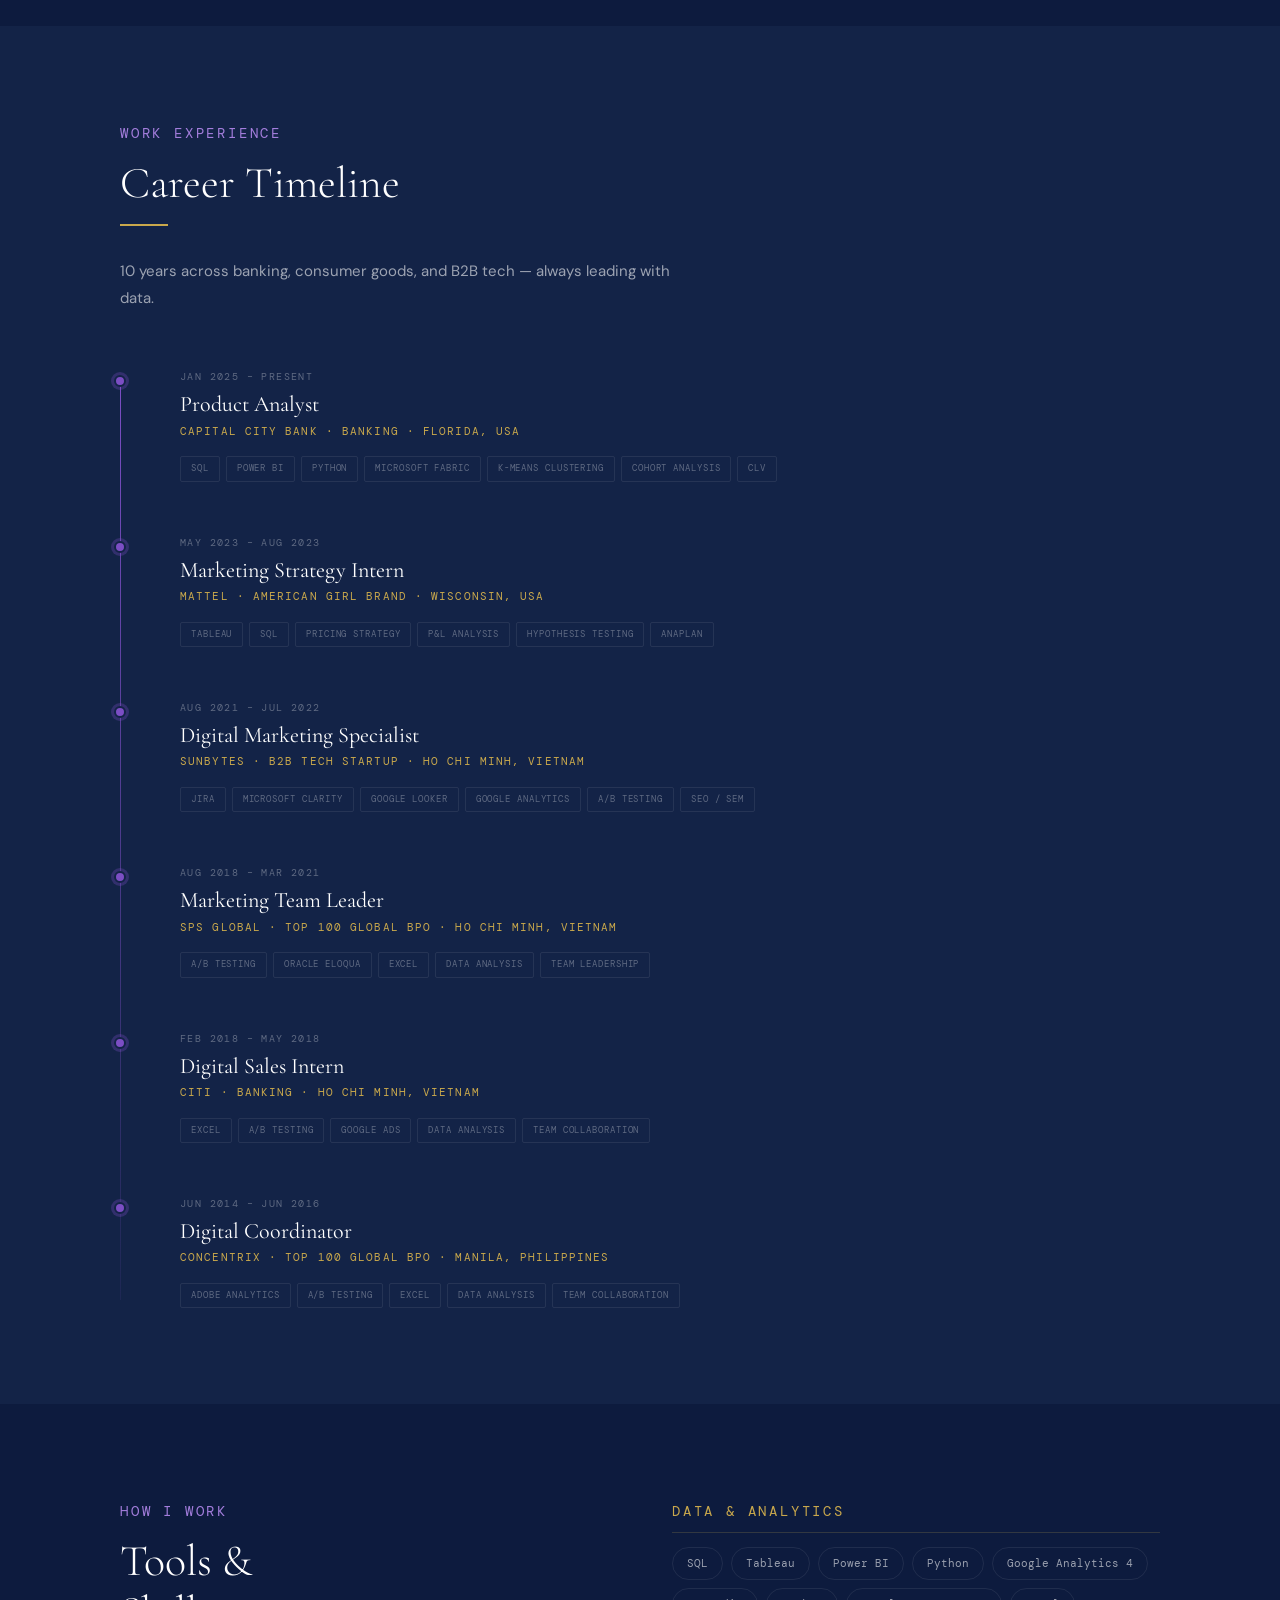
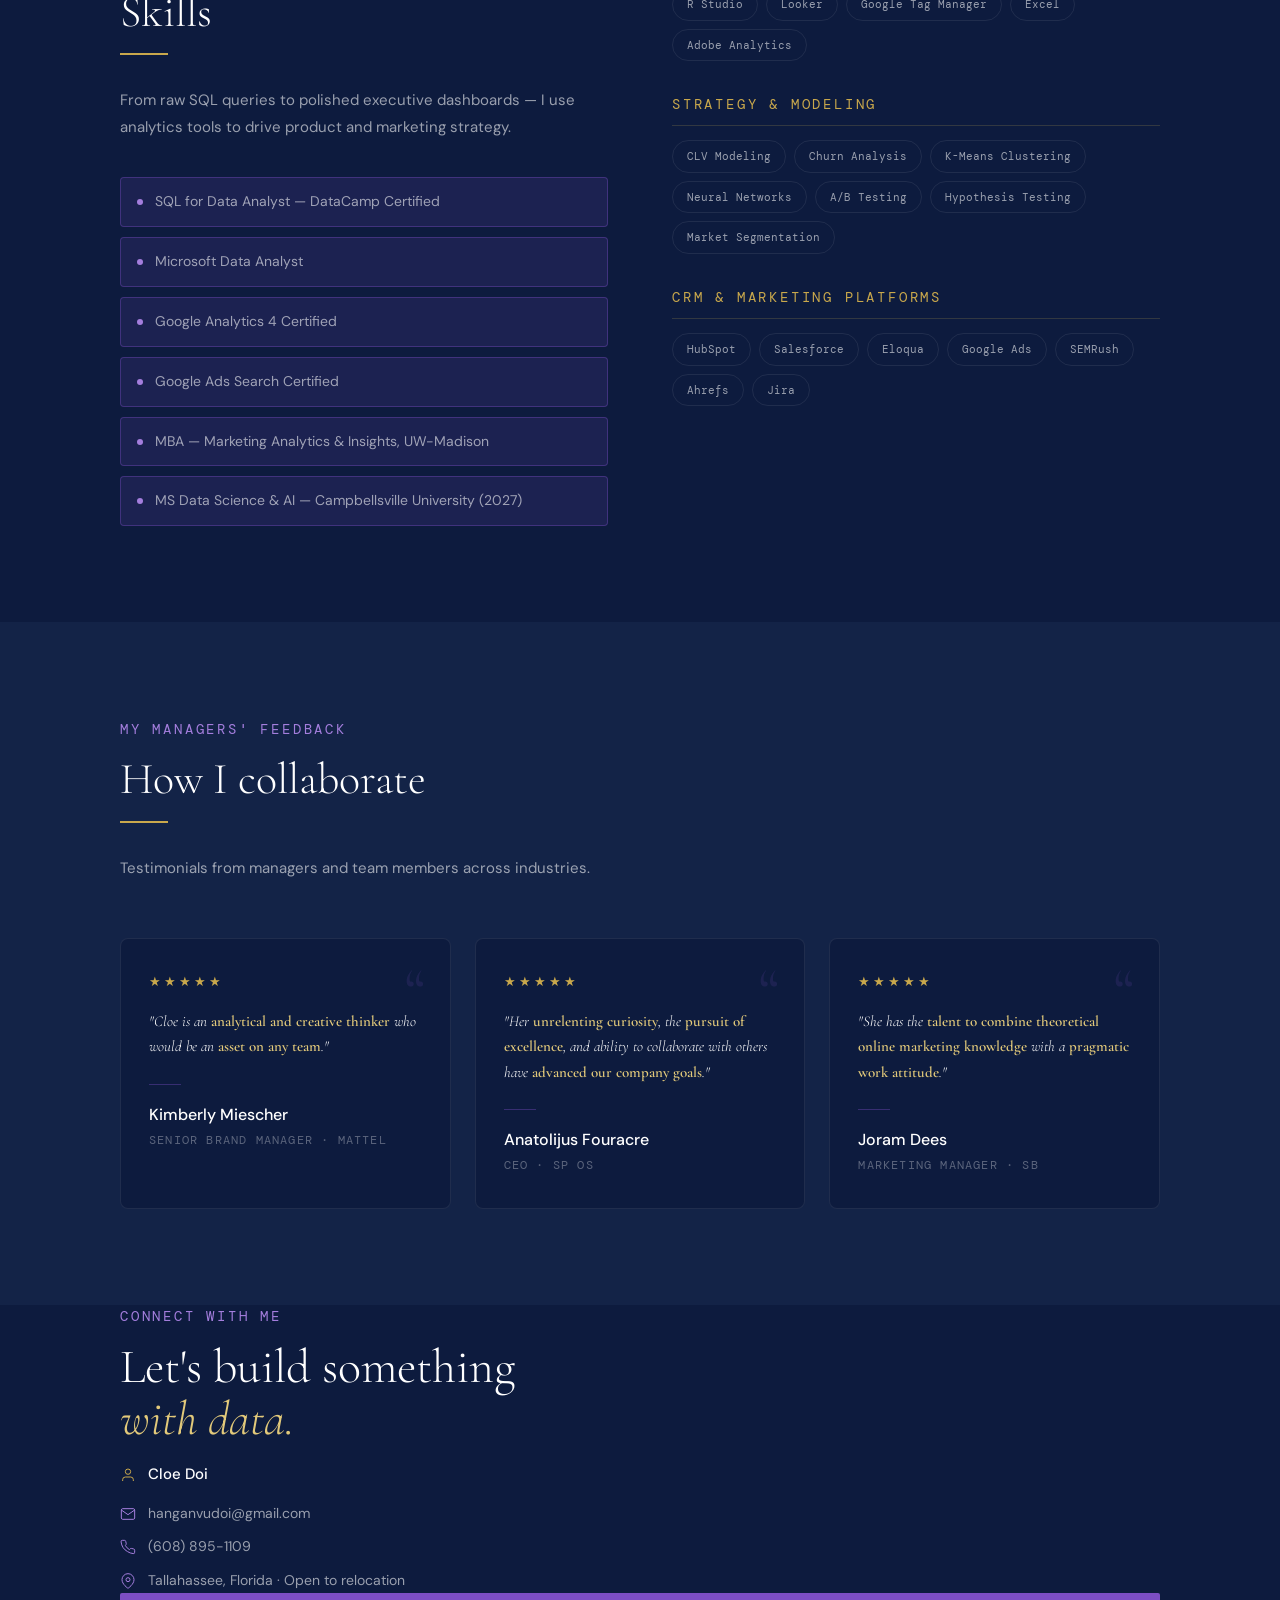
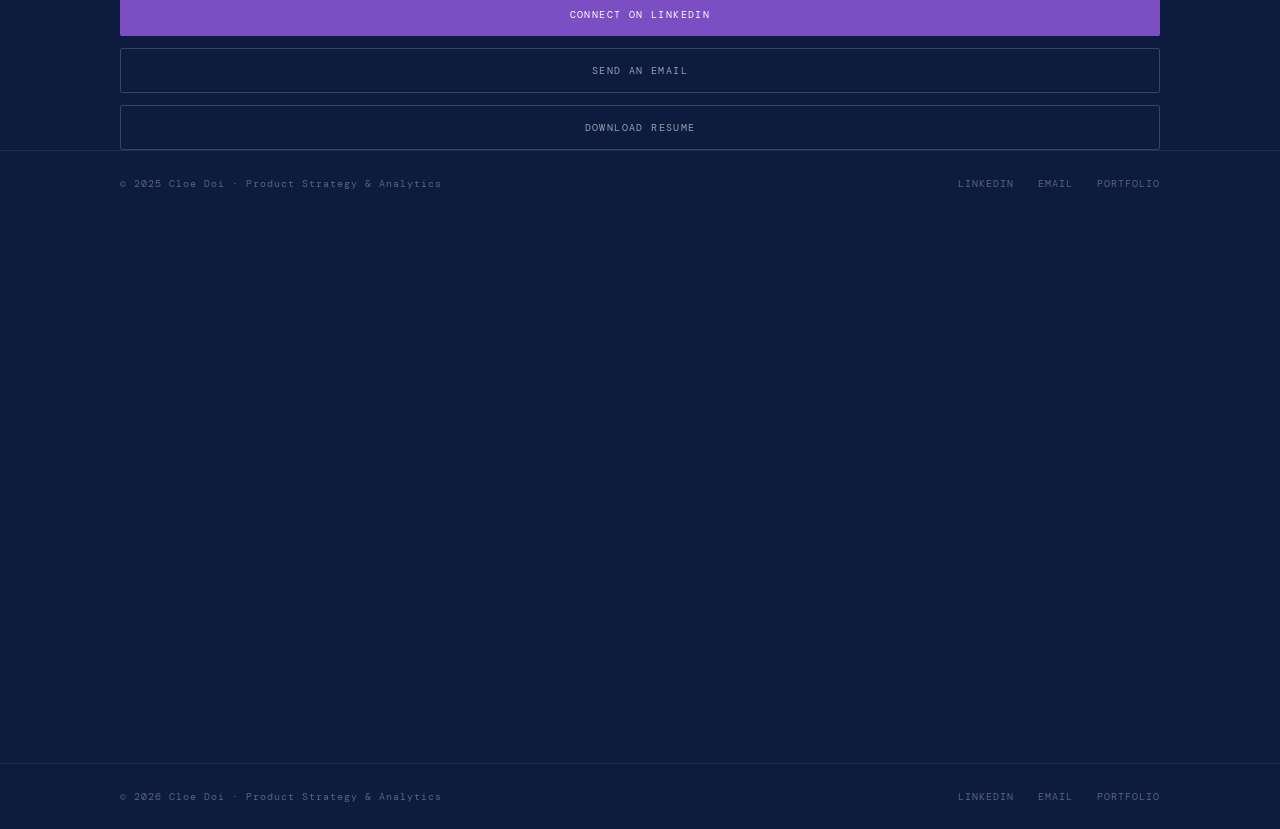
==== commit 422d1b67: "Update index.html" ====
--- a/cloe-doi-portfolio/index.html
+++ b/cloe-doi-portfolio/index.html
@@ -21,7 +21,7 @@
       <div>
         <div class="hero-eyebrow fade-up delay-1">Product · Strategy · Analytics</div>
         <h1 class="hero-name fade-up delay-2">Cloe Doi</h1>
-        <p class="hero-title fade-up delay-3">Data-Driven Strategist. MBA · MS in AI&Data Science</p>
+        <p class="hero-title fade-up delay-3">Data-Driven Strategist. MBA</p>
         <p class="hero-desc fade-up delay-4">Welcome to my website! I'm an experienced Product Marketing Analyst with 10 years of experience in turning transaction data, customer behavior, and market signals into growth strategies that move the needle.</p>
         <div class="hero-btns fade-up delay-5">
           <a href="https://cdoi90.github.io/cloedoi.github.io/portfolio-1.html" class="btn-primary">View My Work</a>
